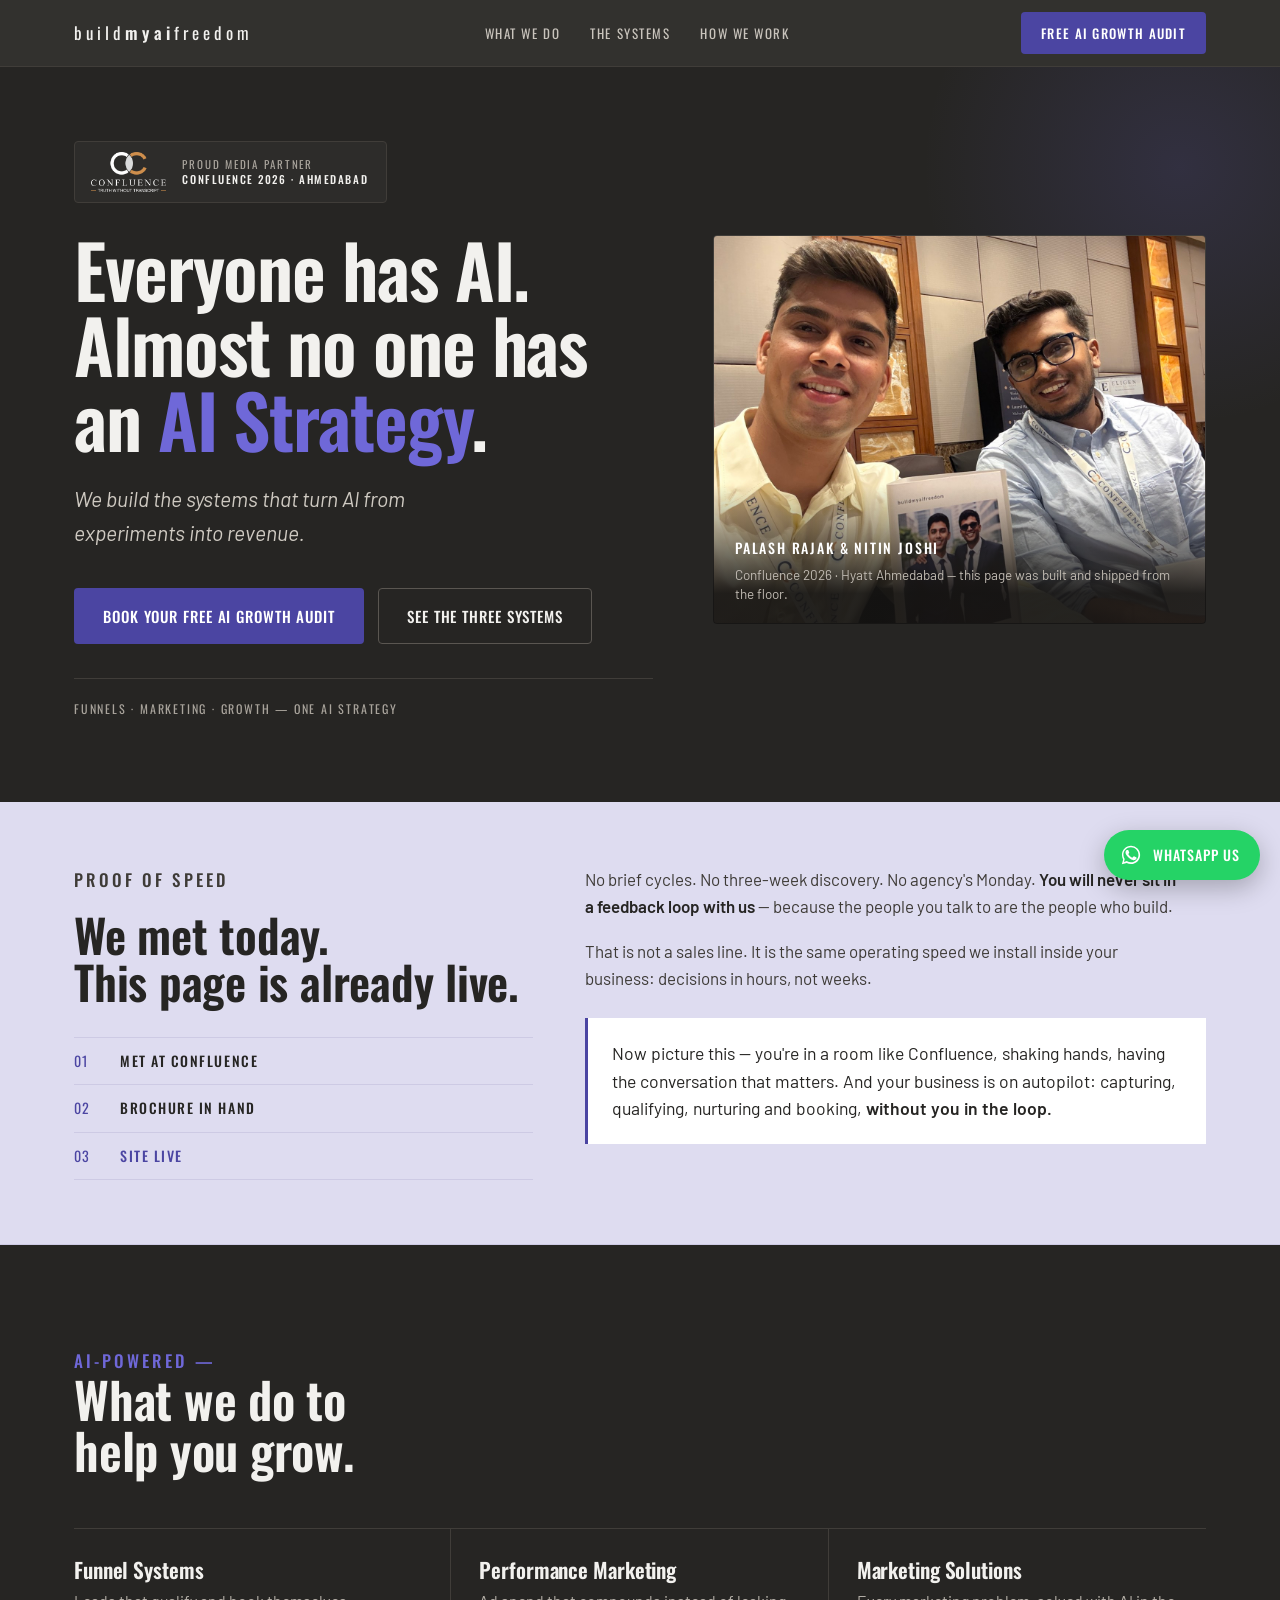
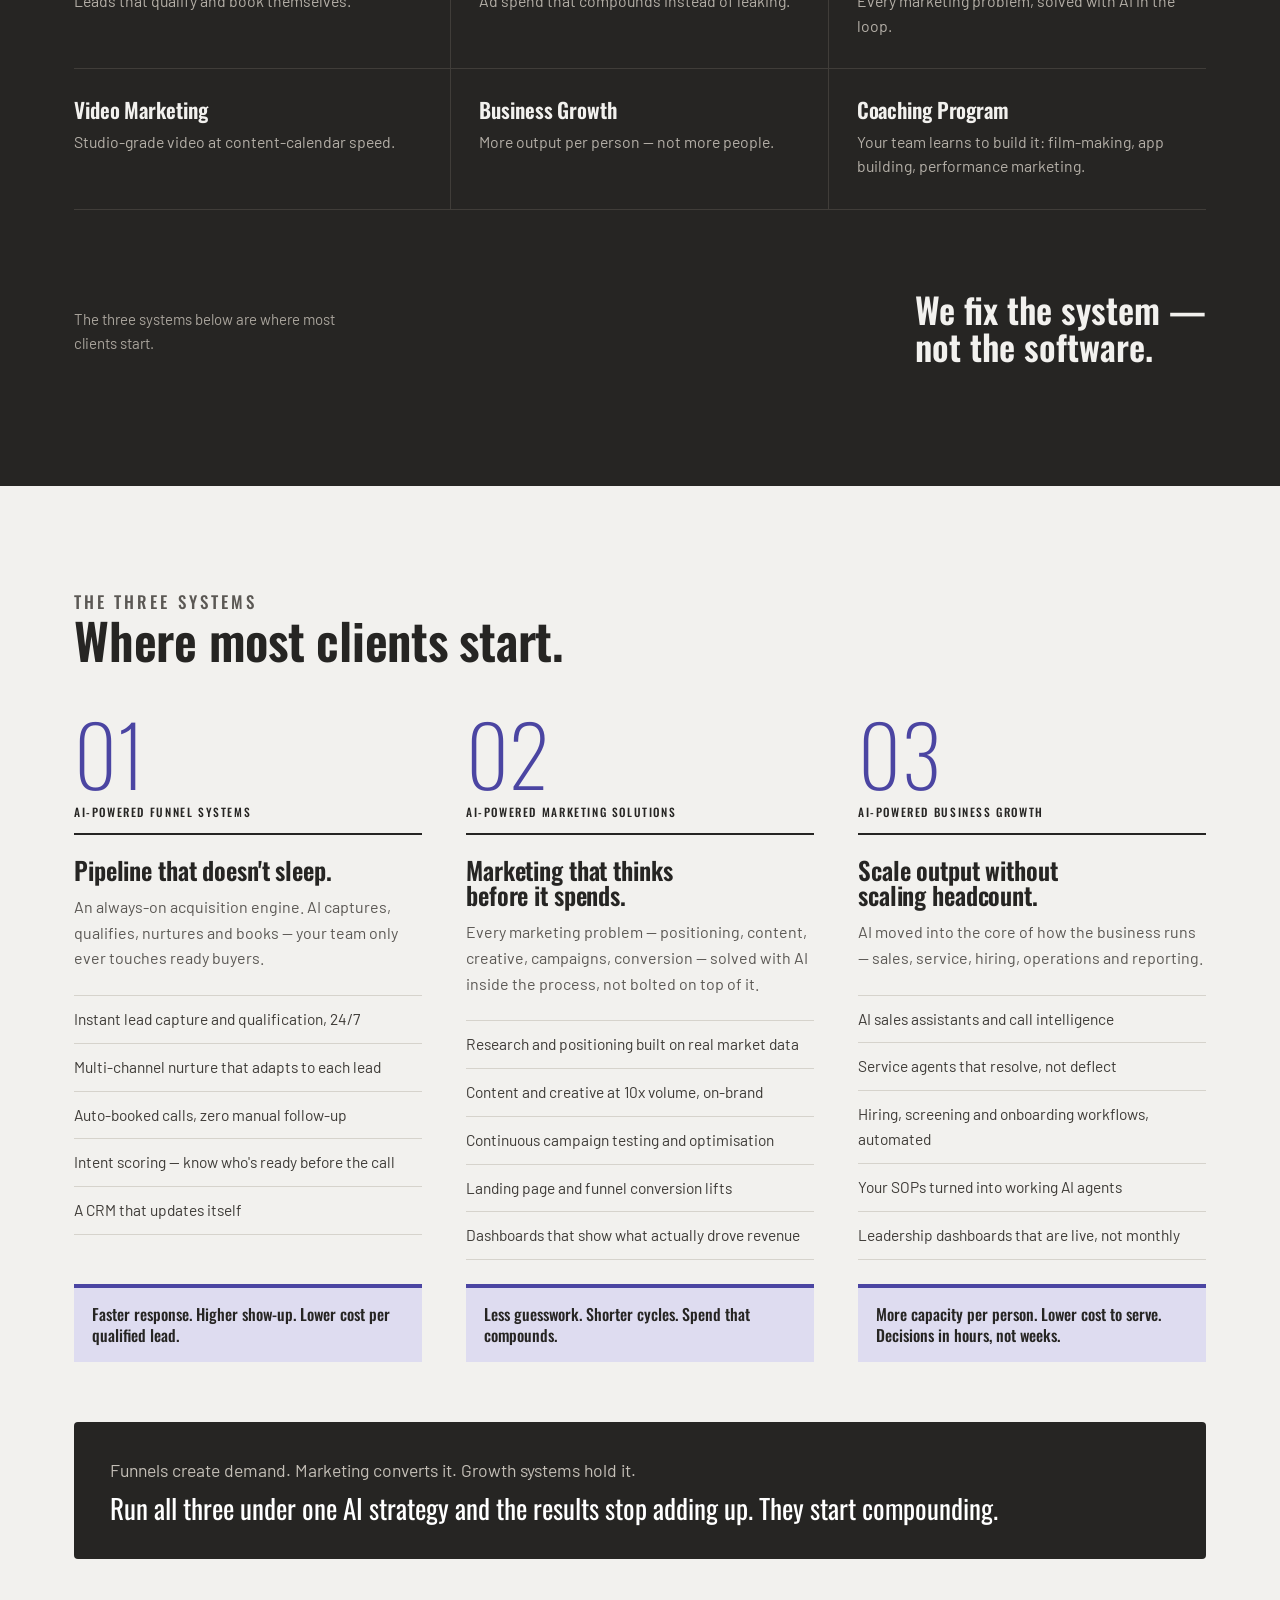
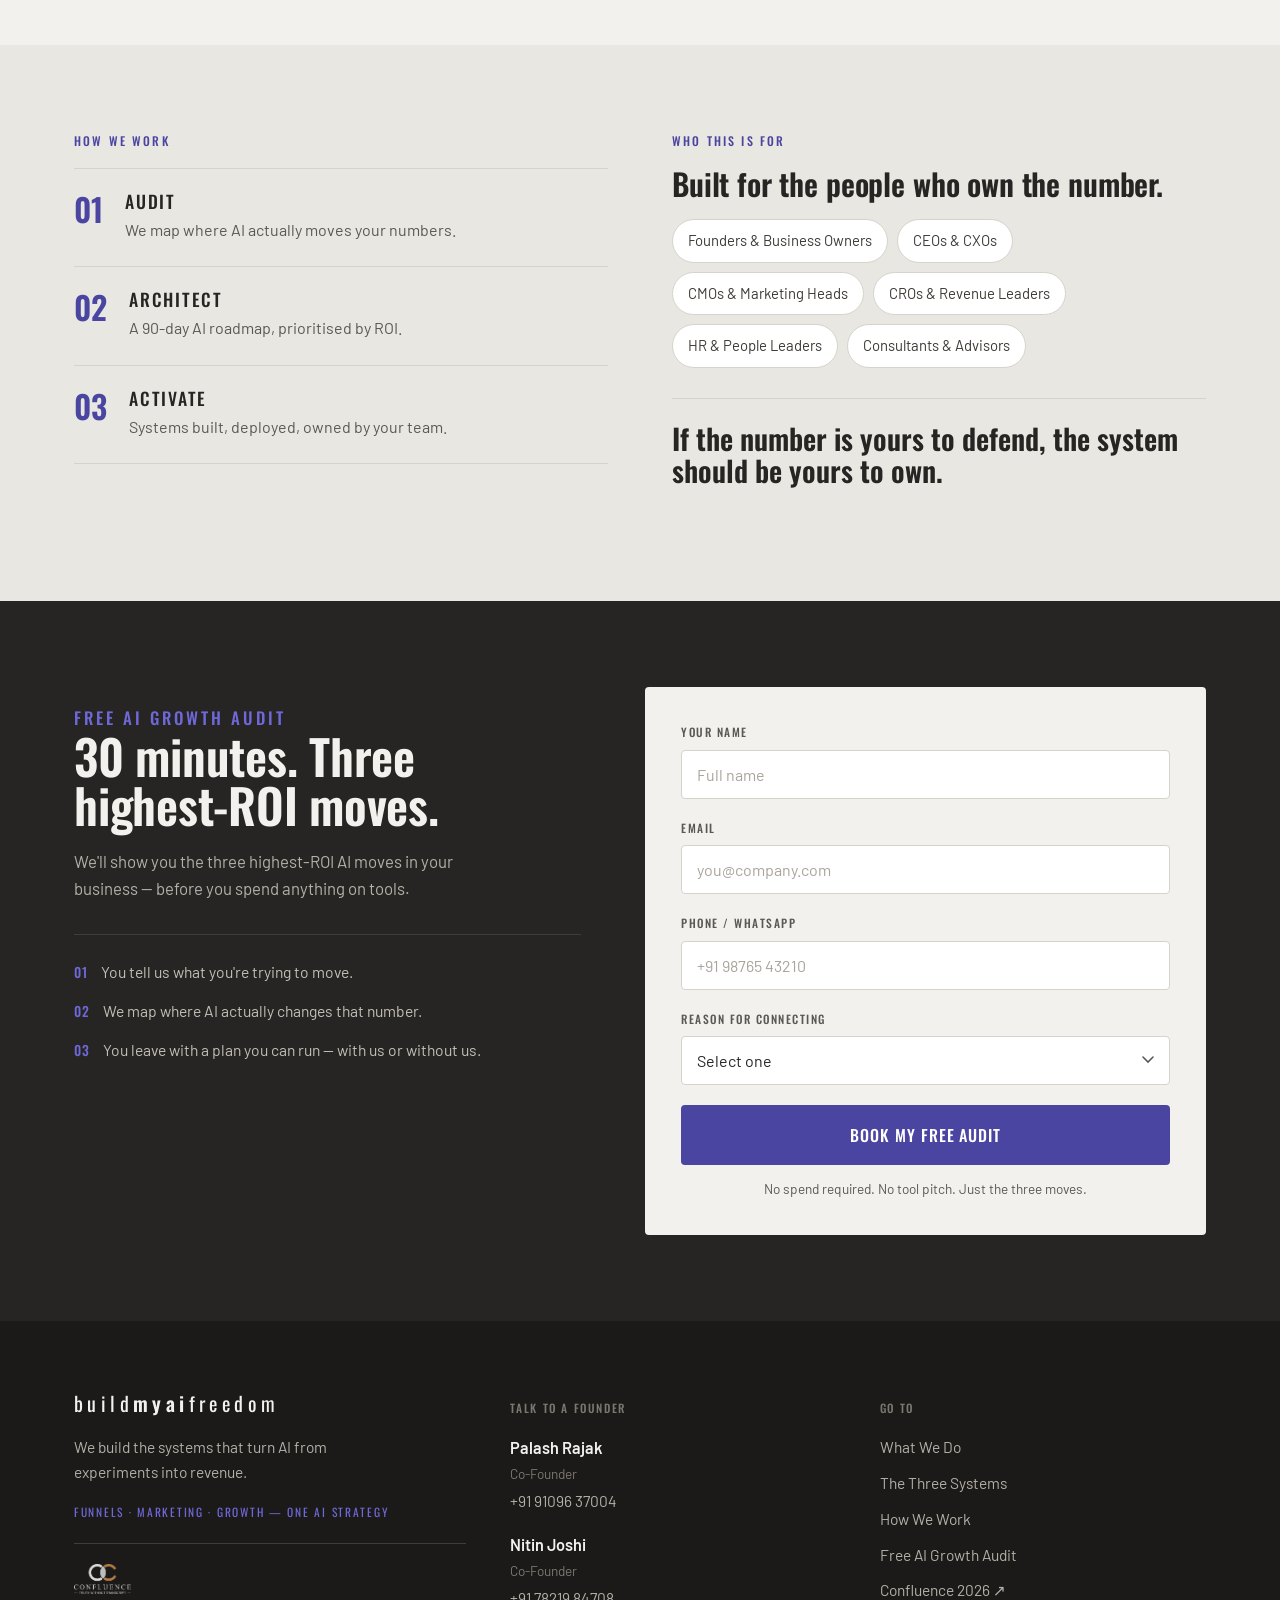
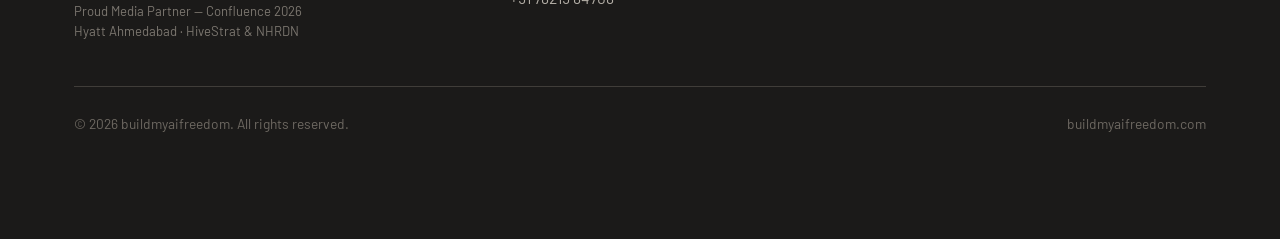
==== index.html @ 14b64517 "Bottom-align system outcome boxes, clear footer of WhatsApp button The three lavender outcome boxes " ====
<!DOCTYPE html>
<html lang="en">
<head>
<meta charset="utf-8">
<meta name="viewport" content="width=device-width, initial-scale=1">
<title>buildmyaifreedom — Everyone has AI. Almost no one has an AI Strategy.</title>
<meta name="description" content="We build the systems that turn AI from experiments into revenue. AI-powered funnels, marketing and growth systems for founders and CXOs. Proud media partner of Confluence 2026.">
<meta name="theme-color" content="#262523">

<meta property="og:type" content="website">
<meta property="og:title" content="Everyone has AI. Almost no one has an AI Strategy.">
<meta property="og:description" content="We build the systems that turn AI from experiments into revenue. Funnels · Marketing · Growth — one AI strategy.">
<meta property="og:url" content="https://buildmyaifreedom.com/">
<meta property="og:image" content="https://buildmyaifreedom.com/assets/founders-confluence.jpg">
<meta name="twitter:card" content="summary_large_image">

<link rel="icon" href="data:image/svg+xml,%3Csvg xmlns='http://www.w3.org/2000/svg' viewBox='0 0 64 64'%3E%3Crect width='64' height='64' rx='12' fill='%23262523'/%3E%3Ctext x='32' y='45' font-family='Helvetica,Arial' font-size='36' font-weight='700' fill='%236F68D8' text-anchor='middle'%3Ea%3C/text%3E%3C/svg%3E">

<link rel="preconnect" href="https://fonts.googleapis.com">
<link rel="preconnect" href="https://fonts.gstatic.com" crossorigin>
<link href="https://fonts.googleapis.com/css2?family=Oswald:wght@200;300;400;500;600;700&family=Barlow:ital,wght@0,400;0,500;0,600;1,400;1,500&display=swap" rel="stylesheet">

<style>
:root{
  --ink:#262523;
  --ink-soft:#33312E;
  --paper:#F2F1EE;
  --paper-2:#E9E7E2;
  --indigo:#4B45A2;
  --indigo-bright:#6F68D8;
  --lavender:#DEDCF0;
  --orange:#CE8B4E;
  --muted:#5B5854;
  --muted-dark:#A9A49C;
  --line:#D6D3CC;
  --line-dark:#403D39;
  --max:1180px;
  --r:4px;
}

*{box-sizing:border-box}
html{scroll-behavior:smooth;-webkit-text-size-adjust:100%}
body{
  margin:0;
  background:var(--paper);
  color:var(--ink);
  font-family:'Barlow',system-ui,-apple-system,'Segoe UI',sans-serif;
  font-size:17px;
  line-height:1.6;
  -webkit-font-smoothing:antialiased;
  overflow-x:hidden;
}
img{max-width:100%;display:block}
a{color:inherit}

h1,h2,h3,.display{
  font-family:'Oswald',Impact,sans-serif;
  font-weight:600;
  line-height:1.02;
  letter-spacing:-0.005em;
  margin:0;
  text-wrap:balance;
}

.wrap{max-width:var(--max);margin:0 auto;padding:0 24px}
.eyebrow{
  font-family:'Oswald',sans-serif;font-weight:500;
  font-size:12px;letter-spacing:.18em;text-transform:uppercase;
  color:var(--indigo);margin:0 0 18px;
}
.eyebrow.on-dark{color:var(--indigo-bright)}
.rule{height:1px;background:var(--line);border:0;margin:0}

/* ---------- buttons ---------- */
.btn{
  display:inline-flex;align-items:center;gap:10px;
  font-family:'Oswald',sans-serif;font-weight:500;
  font-size:15px;letter-spacing:.06em;text-transform:uppercase;
  padding:15px 28px;border-radius:var(--r);border:1px solid transparent;
  text-decoration:none;cursor:pointer;transition:transform .15s ease,background .2s ease,color .2s ease,border-color .2s ease;
  white-space:nowrap;
}
.btn:hover{transform:translateY(-2px)}
.btn-primary{background:var(--indigo);color:#fff}
.btn-primary:hover{background:#3E3990}
.btn-ghost{background:transparent;color:var(--ink);border-color:var(--ink)}
.btn-ghost:hover{background:var(--ink);color:var(--paper)}
.btn-ghost.on-dark{color:var(--paper);border-color:#5A5651}
.btn-ghost.on-dark:hover{background:var(--paper);color:var(--ink);border-color:var(--paper)}

/* ---------- header ---------- */
header{
  position:sticky;top:0;z-index:50;
  background:rgba(38,37,35,.94);
  backdrop-filter:saturate(140%) blur(10px);
  border-bottom:1px solid var(--line-dark);
}
.nav{display:flex;align-items:center;justify-content:space-between;gap:20px;height:66px}
.brand{
  font-family:'Oswald',sans-serif;font-weight:400;
  font-size:17px;letter-spacing:.24em;color:var(--paper);
  text-decoration:none;white-space:nowrap;
}
.brand b{font-weight:600}
.nav-links{display:flex;align-items:center;gap:30px}
.nav-links a{
  font-family:'Oswald',sans-serif;font-weight:400;font-size:13px;
  letter-spacing:.12em;text-transform:uppercase;color:#C9C4BC;
  text-decoration:none;transition:color .2s ease;
}
.nav-links a:hover{color:#fff}
.nav-cta{
  font-family:'Oswald',sans-serif;font-weight:500;font-size:13px;
  letter-spacing:.1em;text-transform:uppercase;
  background:var(--indigo);color:#fff;text-decoration:none;
  padding:11px 20px;border-radius:var(--r);transition:background .2s ease;
}
.nav-cta:hover{background:#5B54BE}
@media(max-width:860px){.nav-links{display:none}.nav{height:60px}.brand{font-size:14px;letter-spacing:.18em}}

/* ---------- hero ---------- */
.hero{background:var(--ink);color:var(--paper);padding:74px 0 84px;position:relative;overflow:hidden}
.hero::after{
  content:"";position:absolute;right:-180px;top:-180px;width:560px;height:560px;
  background:radial-gradient(circle,rgba(111,104,216,.16),transparent 65%);pointer-events:none;
}
.hero-grid{display:grid;grid-template-columns:1.08fr .92fr;gap:60px;align-items:center;position:relative;z-index:1}

.partner-lockup{
  display:inline-flex;align-items:center;gap:16px;
  border:1px solid var(--line-dark);border-radius:var(--r);
  padding:10px 18px 10px 16px;margin-bottom:28px;background:rgba(255,255,255,.03);
}
.partner-lockup img{height:40px;width:auto}
.partner-lockup span{
  font-family:'Oswald',sans-serif;font-weight:400;font-size:11px;
  letter-spacing:.16em;text-transform:uppercase;color:var(--muted-dark);line-height:1.4;
}
.partner-lockup span b{display:block;color:var(--paper);font-weight:500;letter-spacing:.14em}

.hero h1{font-size:clamp(2.7rem,6.1vw,4.6rem);font-weight:600;letter-spacing:-0.015em}
.hero h1 em{font-style:normal;color:var(--indigo-bright)}
.hero-sub{
  font-size:clamp(1.08rem,1.9vw,1.32rem);color:#CFCAC2;
  margin:26px 0 0;max-width:31ch;font-style:italic;font-weight:400;
}
.hero-cta{display:flex;flex-wrap:wrap;gap:14px;margin-top:38px}
.hero-tags{
  margin-top:34px;padding-top:20px;border-top:1px solid var(--line-dark);
  font-family:'Oswald',sans-serif;font-weight:400;font-size:12px;
  letter-spacing:.15em;text-transform:uppercase;color:var(--muted-dark);
}

.hero-photo{position:relative}
.hero-photo img{
  width:100%;aspect-ratio:4/3.15;object-fit:cover;object-position:center 32%;
  border-radius:var(--r);border:1px solid var(--line-dark);
}
.photo-caption{
  position:absolute;left:0;right:0;bottom:0;
  background:linear-gradient(to top,rgba(20,19,18,.93) 22%,transparent);
  padding:52px 22px 20px;border-radius:0 0 var(--r) var(--r);
}
.photo-caption b{
  display:block;font-family:'Oswald',sans-serif;font-weight:500;font-size:14px;
  letter-spacing:.13em;text-transform:uppercase;color:#fff;
}
.photo-caption small{display:block;font-size:13.5px;color:#BFB9B1;margin-top:5px;line-height:1.45}

@media(max-width:940px){
  .hero{padding:52px 0 60px}
  .hero-grid{grid-template-columns:1fr;gap:38px}
  .hero-sub{max-width:none}
  .hero-photo{order:-1}
}

/* ---------- speed band ---------- */
.speed{background:var(--lavender);color:var(--ink);padding:64px 0;border-bottom:1px solid #CDCAE4}
.speed-grid{display:grid;grid-template-columns:.85fr 1.15fr;gap:52px;align-items:start}
.speed h2{font-size:clamp(1.9rem,3.6vw,2.9rem)}
.speed p{margin:0 0 18px;font-size:1.06rem;color:#3E3B37;max-width:60ch}
.speed p:last-child{margin-bottom:0}
.speed strong{font-weight:600;color:var(--ink)}
.speed-imagine{
  margin-top:26px;padding:22px 24px;background:#fff;border-left:3px solid var(--indigo);
  font-size:1.1rem;line-height:1.55;color:var(--ink);
}
.stamp{list-style:none;margin:32px 0 0;padding:0;counter-reset:s}
.stamp li{
  counter-increment:s;position:relative;padding:12px 0 12px 46px;
  border-top:1px solid #CDCAE4;
  font-family:'Oswald',sans-serif;font-weight:500;font-size:14px;
  letter-spacing:.11em;text-transform:uppercase;color:var(--ink);
}
.stamp li:last-child{border-bottom:1px solid #CDCAE4}
.stamp li::before{
  content:"0" counter(s);position:absolute;left:0;top:12px;
  font-weight:400;color:var(--indigo);letter-spacing:.04em;
}
.stamp li:last-child{color:var(--indigo)}
@media(max-width:860px){.speed-grid{grid-template-columns:1fr;gap:26px}.speed{padding:48px 0}.stamp{margin-top:24px}}

/* ---------- sections ---------- */
section{padding:86px 0}
.sec-head{max-width:56ch;margin-bottom:52px}
.sec-head h2{font-size:clamp(2rem,4vw,3.1rem)}
.sec-head p{color:var(--muted);margin:16px 0 0;font-size:1.06rem}
@media(max-width:860px){section{padding:60px 0}.sec-head{margin-bottom:36px}}

/* what we do */
#services{background:var(--ink);color:var(--paper)}
#services .sec-head h2{color:var(--paper)}
.svc-grid{display:grid;grid-template-columns:repeat(3,1fr);gap:0;border-top:1px solid var(--line-dark)}
.svc{padding:30px 28px 30px 0;border-bottom:1px solid var(--line-dark);border-right:1px solid var(--line-dark)}
.svc:nth-child(3n){border-right:0;padding-right:0}
.svc:not(:nth-child(3n)){padding-right:28px}
.svc:nth-child(3n+2),.svc:nth-child(3n+3){padding-left:28px}
.svc h3{font-size:1.32rem;font-weight:600;color:var(--paper)}
.svc p{margin:9px 0 0;color:#B4AFA7;font-size:.99rem;line-height:1.55}
.svc-foot{
  margin-top:46px;display:flex;flex-wrap:wrap;align-items:baseline;
  justify-content:space-between;gap:20px;
}
.svc-foot .note{color:var(--muted-dark);font-size:.94rem;max-width:34ch}
.svc-foot .punch{font-family:'Oswald',sans-serif;font-weight:600;font-size:clamp(1.5rem,3vw,2.2rem);line-height:1.05;color:var(--paper)}
@media(max-width:860px){
  .svc-grid{grid-template-columns:1fr}
  .svc,.svc:nth-child(3n),.svc:not(:nth-child(3n)){padding:22px 0;border-right:0}
  .svc:nth-child(3n+2),.svc:nth-child(3n+3){padding-left:0}
}

/* three systems */
.sys-grid{display:grid;grid-template-columns:repeat(3,1fr);gap:44px;align-items:stretch}
.sys{display:flex;flex-direction:column}
.sys-num{font-family:'Oswald',sans-serif;font-weight:200;font-size:5.2rem;line-height:.85;color:var(--indigo);margin-bottom:14px}
.sys-kicker{
  font-family:'Oswald',sans-serif;font-weight:500;font-size:11.5px;
  letter-spacing:.14em;text-transform:uppercase;color:var(--ink);
  padding-bottom:12px;border-bottom:2px solid var(--ink);display:block;
}
.sys h3{font-size:1.55rem;margin:22px 0 12px}
.sys>p{color:var(--muted);margin:0 0 24px;font-size:1rem}
.sys ul{list-style:none;margin:0 0 24px;padding:0}
.sys li{padding:11px 0;border-bottom:1px solid var(--line);font-size:.97rem;color:#3E3B37}
.sys li:first-child{border-top:1px solid var(--line)}
.sys-out{
  margin-top:auto;
  background:var(--lavender);border-top:4px solid var(--indigo);
  padding:16px 18px;font-family:'Oswald',sans-serif;font-weight:500;
  font-size:1rem;line-height:1.3;color:var(--ink);
}
.sys-close{
  margin-top:60px;background:var(--ink);color:var(--paper);
  padding:34px 36px;border-radius:var(--r);
}
.sys-close p{margin:0;font-size:1.1rem;color:#C4BFB7}
.sys-close strong{
  display:block;margin-top:8px;color:#fff;font-weight:400;
  font-family:'Oswald',sans-serif;font-size:clamp(1.2rem,2.4vw,1.7rem);line-height:1.2;
}
@media(max-width:940px){.sys-grid{grid-template-columns:1fr;gap:48px}.sys-close{padding:26px 24px}}

/* how we work + audience */
#how{background:var(--paper-2)}
.how-grid{display:grid;grid-template-columns:1fr 1fr;gap:64px;align-items:start}
.step{display:grid;grid-template-columns:auto 1fr;gap:22px;padding:24px 0;border-bottom:1px solid var(--line)}
.step:first-of-type{border-top:1px solid var(--line)}
.step-n{font-family:'Oswald',sans-serif;font-weight:600;font-size:2rem;line-height:1;color:var(--indigo)}
.step h3{font-family:'Oswald',sans-serif;font-weight:500;font-size:1.1rem;letter-spacing:.1em;text-transform:uppercase}
.step p{margin:6px 0 0;color:var(--muted);font-size:1rem}
.aud h3{font-size:1.9rem;margin-bottom:20px}
.aud ul{list-style:none;margin:0;padding:0;display:flex;flex-wrap:wrap;gap:9px}
.aud li{
  border:1px solid var(--line);background:#fff;padding:9px 15px;border-radius:99px;
  font-size:.93rem;color:#3E3B37;
}
.aud-note{
  margin-top:30px;padding-top:24px;border-top:1px solid var(--line);
  font-family:'Oswald',sans-serif;font-weight:600;font-size:clamp(1.3rem,2.6vw,1.8rem);
  line-height:1.1;color:var(--ink);
}
@media(max-width:940px){.how-grid{grid-template-columns:1fr;gap:48px}}

/* ---------- form ---------- */
#connect{background:var(--ink);color:var(--paper)}
.form-grid{display:grid;grid-template-columns:.95fr 1.05fr;gap:64px;align-items:start}
.form-copy h2{font-size:clamp(2rem,4vw,3rem);color:var(--paper)}
.form-copy p{color:#B4AFA7;font-size:1.05rem;margin:18px 0 0;max-width:44ch}
.form-copy .mini{
  margin-top:32px;padding-top:24px;border-top:1px solid var(--line-dark);
  display:grid;gap:14px;
}
.form-copy .mini div{display:flex;gap:12px;align-items:baseline;font-size:.98rem;color:#C4BFB7}
.form-copy .mini b{color:var(--indigo-bright);font-family:'Oswald',sans-serif;font-weight:500;font-size:.85rem;letter-spacing:.1em}

.card{background:var(--paper);color:var(--ink);border-radius:var(--r);padding:36px}
.field{margin-bottom:20px}
.field label{
  display:block;font-family:'Oswald',sans-serif;font-weight:500;font-size:11.5px;
  letter-spacing:.13em;text-transform:uppercase;color:var(--muted);margin-bottom:8px;
}
.field input,.field select{
  width:100%;font-family:'Barlow',sans-serif;font-size:16px;color:var(--ink);
  background:#fff;border:1px solid var(--line);border-radius:var(--r);
  padding:14px 15px;transition:border-color .18s ease,box-shadow .18s ease;
}
.field select{appearance:none;background-image:url("data:image/svg+xml,%3Csvg xmlns='http://www.w3.org/2000/svg' width='12' height='8' viewBox='0 0 12 8'%3E%3Cpath d='M1 1l5 5 5-5' stroke='%235B5854' stroke-width='1.6' fill='none' stroke-linecap='round'/%3E%3C/svg%3E");background-repeat:no-repeat;background-position:right 15px center;padding-right:40px}
.field input:focus,.field select:focus{
  outline:none;border-color:var(--indigo);box-shadow:0 0 0 3px rgba(75,69,162,.13);
}
.field input::placeholder{color:#A9A49C}
.field.err input,.field.err select{border-color:#C0392B}
.err-msg{display:none;color:#C0392B;font-size:.86rem;margin-top:6px}
.field.err .err-msg{display:block}
.hp{position:absolute;left:-9999px;opacity:0;height:0;width:0}
.card .btn{width:100%;justify-content:center;font-size:16px;padding:17px 28px}
.card .fineprint{margin:14px 0 0;font-size:.85rem;color:var(--muted);text-align:center;line-height:1.5}

.success{display:none;text-align:center;padding:16px 4px}
.success.on{display:block}
.form-live.off{display:none}
.success .tick{
  width:56px;height:56px;border-radius:50%;background:var(--lavender);
  display:flex;align-items:center;justify-content:center;margin:0 auto 20px;
  font-size:26px;color:var(--indigo);
}
.success h3{font-size:1.7rem;margin-bottom:10px}
.success p{color:var(--muted);margin:0 auto 26px;max-width:38ch}

@media(max-width:940px){.form-grid{grid-template-columns:1fr;gap:40px}.card{padding:26px}}

/* ---------- footer ---------- */
/* extra bottom padding keeps the last line clear of the fixed WhatsApp button */
footer{background:#1B1A19;color:#B4AFA7;padding:66px 0 104px;font-size:.97rem}
.f-top{display:grid;grid-template-columns:1.2fr 1fr 1fr;gap:44px;padding-bottom:44px;border-bottom:1px solid var(--line-dark)}
.f-brand{
  font-family:'Oswald',sans-serif;font-weight:400;font-size:20px;
  letter-spacing:.22em;color:var(--paper);margin-bottom:16px;
}
.f-brand b{font-weight:600}
.f-tag{
  font-family:'Oswald',sans-serif;font-size:11.5px;letter-spacing:.15em;
  text-transform:uppercase;color:var(--indigo-bright);margin-top:18px;
}
.f-h{
  font-family:'Oswald',sans-serif;font-weight:500;font-size:11.5px;
  letter-spacing:.14em;text-transform:uppercase;color:#7C7770;margin-bottom:18px;
}
.founder{margin-bottom:18px}
.founder b{display:block;color:var(--paper);font-weight:600;font-size:1.02rem}
.founder span{display:block;font-size:.85rem;color:#7C7770;margin:2px 0 4px}
.founder a{color:#B4AFA7;text-decoration:none;transition:color .2s ease}
.founder a:hover{color:var(--indigo-bright)}
.f-link{display:block;color:#B4AFA7;text-decoration:none;margin-bottom:11px;transition:color .2s ease}
.f-link:hover{color:#fff}
.f-partner{margin-top:22px;padding-top:20px;border-top:1px solid var(--line-dark)}
.f-partner img{height:30px;width:auto;opacity:.85;margin-bottom:8px}
.f-partner small{display:block;font-size:.82rem;color:#7C7770;line-height:1.5}
.f-bot{
  padding-top:26px;display:flex;flex-wrap:wrap;gap:12px;
  justify-content:space-between;font-size:.86rem;color:#6E6962;
}
@media(max-width:860px){.f-top{grid-template-columns:1fr;gap:34px}footer{padding:48px 0 96px}}

/* ---------- whatsapp fab ---------- */
.fab{
  position:fixed;right:20px;bottom:20px;z-index:60;
  display:flex;align-items:center;gap:11px;
  background:#25D366;color:#fff;text-decoration:none;
  padding:14px 20px 14px 16px;border-radius:99px;
  box-shadow:0 8px 26px rgba(0,0,0,.26);
  font-family:'Oswald',sans-serif;font-weight:500;font-size:14px;
  letter-spacing:.07em;text-transform:uppercase;
  transition:transform .18s ease,box-shadow .18s ease;
}
.fab:hover{transform:translateY(-3px);box-shadow:0 12px 30px rgba(0,0,0,.32)}
.fab svg{width:22px;height:22px;flex:none;fill:#fff}
@media(max-width:600px){
  .fab{padding:14px;right:16px;bottom:16px}
  .fab .fab-txt{display:none}
}

@media(prefers-reduced-motion:reduce){*{animation:none!important;transition:none!important}}
</style>
</head>
<body>

<header>
  <div class="wrap nav">
    <a href="#top" class="brand">build<b>myai</b>freedom</a>
    <nav class="nav-links">
      <a href="#services">What We Do</a>
      <a href="#systems">The Systems</a>
      <a href="#how">How We Work</a>
    </nav>
    <a href="#connect" class="nav-cta">Free AI Growth Audit</a>
  </div>
</header>

<main id="top">

  <!-- ================= HERO ================= -->
  <section class="hero">
    <div class="wrap hero-grid">
      <div>
        <div class="partner-lockup">
          <img src="assets/confluence-logo.png" alt="Confluence 2026">
          <span>Proud Media Partner<b>Confluence 2026 · Ahmedabad</b></span>
        </div>

        <h1>Everyone has AI.<br>Almost no one has an <em>AI Strategy</em>.</h1>

        <p class="hero-sub">We build the systems that turn AI from experiments into revenue.</p>

        <div class="hero-cta">
          <a href="#connect" class="btn btn-primary">Book Your Free AI Growth Audit</a>
          <a href="#systems" class="btn btn-ghost on-dark">See The Three Systems</a>
        </div>

        <div class="hero-tags">Funnels · Marketing · Growth — One AI Strategy</div>
      </div>

      <figure class="hero-photo" style="margin:0">
        <img src="assets/founders-confluence.jpg" alt="Palash Rajak and Nitin Joshi at Confluence 2026, Hyatt Ahmedabad, holding the buildmyaifreedom brochure">
        <figcaption class="photo-caption">
          <b>Palash Rajak &amp; Nitin Joshi</b>
          <small>Confluence 2026 · Hyatt Ahmedabad — this page was built and shipped from the floor.</small>
        </figcaption>
      </figure>
    </div>
  </section>

  <!-- ================= SPEED / AUTOPILOT ================= -->
  <section class="speed">
    <div class="wrap speed-grid">
      <div>
        <p class="eyebrow">Proof of speed</p>
        <h2>We met today.<br>This page is already live.</h2>
        <ol class="stamp">
          <li>Met at Confluence</li>
          <li>Brochure in hand</li>
          <li>Site live</li>
        </ol>
      </div>
      <div>
        <p>No brief cycles. No three-week discovery. No agency's Monday. <strong>You will never sit in a feedback loop with us</strong> — because the people you talk to are the people who build.</p>
        <p>That is not a sales line. It is the same operating speed we install inside your business: decisions in hours, not weeks.</p>
        <div class="speed-imagine">
          Now picture this — you're in a room like Confluence, shaking hands, having the conversation that matters. And your business is on autopilot: capturing, qualifying, nurturing and booking, <strong>without you in the loop.</strong>
        </div>
      </div>
    </div>
  </section>

  <!-- ================= WHAT WE DO ================= -->
  <section id="services">
    <div class="wrap">
      <div class="sec-head">
        <p class="eyebrow on-dark">AI-Powered —</p>
        <h2>What we do to help you grow.</h2>
      </div>

      <div class="svc-grid">
        <div class="svc">
          <h3>Funnel Systems</h3>
          <p>Leads that qualify and book themselves.</p>
        </div>
        <div class="svc">
          <h3>Performance Marketing</h3>
          <p>Ad spend that compounds instead of leaking.</p>
        </div>
        <div class="svc">
          <h3>Marketing Solutions</h3>
          <p>Every marketing problem, solved with AI in the loop.</p>
        </div>
        <div class="svc">
          <h3>Video Marketing</h3>
          <p>Studio-grade video at content-calendar speed.</p>
        </div>
        <div class="svc">
          <h3>Business Growth</h3>
          <p>More output per person — not more people.</p>
        </div>
        <div class="svc">
          <h3>Coaching Program</h3>
          <p>Your team learns to build it: film-making, app building, performance marketing.</p>
        </div>
      </div>

      <div class="svc-foot">
        <p class="note">The three systems below are where most clients start.</p>
        <p class="punch">We fix the system —<br>not the software.</p>
      </div>
    </div>
  </section>

  <!-- ================= THREE SYSTEMS ================= -->
  <section id="systems">
    <div class="wrap">
      <div class="sec-head">
        <p class="eyebrow">The three systems</p>
        <h2>Where most clients start.</h2>
      </div>

      <div class="sys-grid">
        <div class="sys">
          <div class="sys-num">01</div>
          <span class="sys-kicker">AI-Powered Funnel Systems</span>
          <h3>Pipeline that doesn't sleep.</h3>
          <p>An always-on acquisition engine. AI captures, qualifies, nurtures and books — your team only ever touches ready buyers.</p>
          <ul>
            <li>Instant lead capture and qualification, 24/7</li>
            <li>Multi-channel nurture that adapts to each lead</li>
            <li>Auto-booked calls, zero manual follow-up</li>
            <li>Intent scoring — know who's ready before the call</li>
            <li>A CRM that updates itself</li>
          </ul>
          <div class="sys-out">Faster response. Higher show-up. Lower cost per qualified lead.</div>
        </div>

        <div class="sys">
          <div class="sys-num">02</div>
          <span class="sys-kicker">AI-Powered Marketing Solutions</span>
          <h3>Marketing that thinks before it spends.</h3>
          <p>Every marketing problem — positioning, content, creative, campaigns, conversion — solved with AI inside the process, not bolted on top of it.</p>
          <ul>
            <li>Research and positioning built on real market data</li>
            <li>Content and creative at 10x volume, on-brand</li>
            <li>Continuous campaign testing and optimisation</li>
            <li>Landing page and funnel conversion lifts</li>
            <li>Dashboards that show what actually drove revenue</li>
          </ul>
          <div class="sys-out">Less guesswork. Shorter cycles. Spend that compounds.</div>
        </div>

        <div class="sys">
          <div class="sys-num">03</div>
          <span class="sys-kicker">AI-Powered Business Growth</span>
          <h3>Scale output without scaling headcount.</h3>
          <p>AI moved into the core of how the business runs — sales, service, hiring, operations and reporting.</p>
          <ul>
            <li>AI sales assistants and call intelligence</li>
            <li>Service agents that resolve, not deflect</li>
            <li>Hiring, screening and onboarding workflows, automated</li>
            <li>Your SOPs turned into working AI agents</li>
            <li>Leadership dashboards that are live, not monthly</li>
          </ul>
          <div class="sys-out">More capacity per person. Lower cost to serve. Decisions in hours, not weeks.</div>
        </div>
      </div>

      <div class="sys-close">
        <p>Funnels create demand. Marketing converts it. Growth systems hold it.</p>
        <strong>Run all three under one AI strategy and the results stop adding up. They start compounding.</strong>
      </div>
    </div>
  </section>

  <!-- ================= HOW WE WORK + AUDIENCE ================= -->
  <section id="how">
    <div class="wrap how-grid">
      <div>
        <p class="eyebrow">How we work</p>
        <div class="step">
          <div class="step-n">01</div>
          <div>
            <h3>Audit</h3>
            <p>We map where AI actually moves your numbers.</p>
          </div>
        </div>
        <div class="step">
          <div class="step-n">02</div>
          <div>
            <h3>Architect</h3>
            <p>A 90-day AI roadmap, prioritised by ROI.</p>
          </div>
        </div>
        <div class="step">
          <div class="step-n">03</div>
          <div>
            <h3>Activate</h3>
            <p>Systems built, deployed, owned by your team.</p>
          </div>
        </div>
      </div>

      <div class="aud">
        <p class="eyebrow">Who this is for</p>
        <h3>Built for the people who own the number.</h3>
        <ul>
          <li>Founders &amp; Business Owners</li>
          <li>CEOs &amp; CXOs</li>
          <li>CMOs &amp; Marketing Heads</li>
          <li>CROs &amp; Revenue Leaders</li>
          <li>HR &amp; People Leaders</li>
          <li>Consultants &amp; Advisors</li>
        </ul>
        <p class="aud-note">If the number is yours to defend, the system should be yours to own.</p>
      </div>
    </div>
  </section>

  <!-- ================= FORM ================= -->
  <section id="connect">
    <div class="wrap form-grid">
      <div class="form-copy">
        <p class="eyebrow on-dark">Free AI Growth Audit</p>
        <h2>30 minutes. Three highest-ROI moves.</h2>
        <p>We'll show you the three highest-ROI AI moves in your business — before you spend anything on tools.</p>
        <div class="mini">
          <div><b>01</b><span>You tell us what you're trying to move.</span></div>
          <div><b>02</b><span>We map where AI actually changes that number.</span></div>
          <div><b>03</b><span>You leave with a plan you can run — with us or without us.</span></div>
        </div>
      </div>

      <div class="card">
        <form id="lead-form" class="form-live" novalidate>
          <div class="field">
            <label for="name">Your Name</label>
            <input type="text" id="name" name="name" autocomplete="name" placeholder="Full name" required>
            <div class="err-msg">Please enter your name.</div>
          </div>

          <div class="field">
            <label for="email">Email</label>
            <input type="email" id="email" name="email" autocomplete="email" placeholder="you@company.com" required>
            <div class="err-msg">Please enter a valid email address.</div>
          </div>

          <div class="field">
            <label for="phone">Phone / WhatsApp</label>
            <input type="tel" id="phone" name="phone" autocomplete="tel" placeholder="+91 98765 43210" required>
            <div class="err-msg">Please enter a valid phone number.</div>
          </div>

          <div class="field">
            <label for="reason">Reason For Connecting</label>
            <select id="reason" name="reason" required>
              <option value="" selected disabled>Select one</option>
              <option>AI-Powered Funnel Systems</option>
              <option>AI-Powered Marketing Solutions</option>
              <option>AI-Powered Business Growth</option>
              <option>Performance Marketing</option>
              <option>Video Marketing</option>
              <option>Coaching Program For My Team</option>
              <option>Media / Partnership</option>
              <option>Met you at Confluence 2026</option>
              <option>Just exploring</option>
            </select>
            <div class="err-msg">Please choose a reason.</div>
          </div>

          <input class="hp" type="text" name="company_website" tabindex="-1" autocomplete="off" aria-hidden="true">

          <button type="submit" class="btn btn-primary" id="submit-btn">Book My Free Audit</button>
          <p class="fineprint">No spend required. No tool pitch. Just the three moves.</p>
        </form>

        <div class="success" id="success">
          <div class="tick">&#10003;</div>
          <h3>You're in.</h3>
          <p>We've got your details. One of us — Palash or Nitin — will reach out shortly to lock your 30-minute slot.</p>
          <a href="#" class="btn btn-primary" id="success-wa">Continue On WhatsApp</a>
        </div>
      </div>
    </div>
  </section>

</main>

<!-- ================= FOOTER ================= -->
<footer>
  <div class="wrap">
    <div class="f-top">
      <div>
        <div class="f-brand">build<b>myai</b>freedom</div>
        <p style="margin:0;max-width:34ch">We build the systems that turn AI from experiments into revenue.</p>
        <p class="f-tag">Funnels · Marketing · Growth — One AI Strategy</p>
        <div class="f-partner">
          <img src="assets/confluence-logo.png" alt="Confluence 2026">
          <small>Proud Media Partner — Confluence 2026<br>Hyatt Ahmedabad · HiveStrat &amp; NHRDN</small>
        </div>
      </div>

      <div>
        <p class="f-h">Talk to a founder</p>
        <div class="founder">
          <b>Palash Rajak</b>
          <span>Co-Founder</span>
          <a href="tel:+919109637004">+91 91096 37004</a>
        </div>
        <div class="founder">
          <b>Nitin Joshi</b>
          <span>Co-Founder</span>
          <a href="tel:+917821984708">+91 78219 84708</a>
        </div>
      </div>

      <div>
        <p class="f-h">Go to</p>
        <a class="f-link" href="#services">What We Do</a>
        <a class="f-link" href="#systems">The Three Systems</a>
        <a class="f-link" href="#how">How We Work</a>
        <a class="f-link" href="#connect">Free AI Growth Audit</a>
        <a class="f-link" href="https://confluence.hivestrat.in/" target="_blank" rel="noopener">Confluence 2026 &#8599;</a>
      </div>
    </div>

    <div class="f-bot">
      <span>&copy; <span id="yr">2026</span> buildmyaifreedom. All rights reserved.</span>
      <span>buildmyaifreedom.com</span>
    </div>
  </div>
</footer>

<a href="#" class="fab" id="wa-fab" target="_blank" rel="noopener" aria-label="Chat with us on WhatsApp">
  <svg viewBox="0 0 24 24" aria-hidden="true"><path d="M17.47 14.38c-.3-.15-1.76-.87-2.03-.97-.27-.1-.47-.15-.67.15-.2.3-.77.97-.94 1.17-.17.2-.35.22-.65.07-.3-.15-1.25-.46-2.38-1.47-.88-.78-1.48-1.75-1.65-2.05-.17-.3-.02-.46.13-.61.13-.13.3-.35.45-.52.15-.17.2-.3.3-.5.1-.2.05-.37-.02-.52-.08-.15-.67-1.61-.92-2.21-.24-.58-.49-.5-.67-.51h-.57c-.2 0-.52.07-.79.37-.27.3-1.04 1.02-1.04 2.48 0 1.46 1.06 2.87 1.21 3.07.15.2 2.09 3.2 5.07 4.49.71.3 1.26.49 1.69.63.71.22 1.36.19 1.87.12.57-.09 1.76-.72 2.01-1.41.25-.7.25-1.29.17-1.42-.07-.13-.27-.2-.57-.35zM12.04 2C6.58 2 2.13 6.45 2.13 11.91c0 1.75.46 3.45 1.32 4.95L2 22l5.28-1.38c1.45.79 3.08 1.21 4.76 1.21h.01c5.46 0 9.91-4.45 9.91-9.91 0-2.65-1.03-5.14-2.9-7.01A9.84 9.84 0 0 0 12.04 2zm0 18.02h-.01c-1.5 0-2.97-.4-4.25-1.16l-.3-.18-3.15.82.84-3.07-.2-.32a8.2 8.2 0 0 1-1.26-4.39c0-4.54 3.7-8.24 8.24-8.24 2.2 0 4.27.86 5.83 2.42a8.19 8.19 0 0 1 2.41 5.83c0 4.54-3.7 8.24-8.24 8.24z"/></svg>
  <span class="fab-txt">WhatsApp Us</span>
</a>

<script>
/* ============================================================
   CONFIG — the only block you ever need to edit.
   FORM_ENDPOINT: paste your Google Apps Script /exec URL here.
   Leave it empty and the form still works — it hands the lead
   straight to WhatsApp so nothing is ever lost.
   ============================================================ */
var CONFIG = {
  WHATSAPP_NUMBER : '917821984708',                 // digits only, with country code
  WHATSAPP_MESSAGE: 'Hi Ai Powered tech partners,', // floating-button prefill
  FORM_ENDPOINT   : ''                              // e.g. https://script.google.com/macros/s/AKfy.../exec
};

(function () {
  'use strict';

  var waLink = function (msg) {
    return 'https://wa.me/' + CONFIG.WHATSAPP_NUMBER + '?text=' + encodeURIComponent(msg);
  };

  /* floating button */
  document.getElementById('wa-fab').href = waLink(CONFIG.WHATSAPP_MESSAGE);

  /* year */
  document.getElementById('yr').textContent = new Date().getFullYear();

  var form    = document.getElementById('lead-form');
  var success = document.getElementById('success');
  var btn     = document.getElementById('submit-btn');

  var setErr = function (el, bad) {
    el.closest('.field').classList.toggle('err', bad);
    return !bad;
  };

  var validate = function (d) {
    var ok = true;
    ok = setErr(form.name,   d.name.length < 2)            && ok;
    ok = setErr(form.email,  !/^\S+@\S+\.\S{2,}$/.test(d.email)) && ok;
    ok = setErr(form.phone,  d.phone.replace(/\D/g, '').length < 8) && ok;
    ok = setErr(form.reason, !d.reason)                    && ok;
    return ok;
  };

  form.addEventListener('submit', function (e) {
    e.preventDefault();

    if (form.company_website.value) { return; } // honeypot

    var data = {
      name   : form.name.value.trim(),
      email  : form.email.value.trim(),
      phone  : form.phone.value.trim(),
      reason : form.reason.value,
      source : 'buildmyaifreedom.com',
      page   : location.href,
      ref    : document.referrer || 'direct',
      ts     : new Date().toISOString()
    };

    if (!validate(data)) { return; }

    btn.disabled = true;
    btn.textContent = 'Sending…';

    var summary =
      'Hi Ai Powered tech partners, I just requested the free AI Growth Audit.\n\n' +
      'Name: '   + data.name   + '\n' +
      'Email: '  + data.email  + '\n' +
      'Phone: '  + data.phone  + '\n' +
      'Reason: ' + data.reason;

    var finish = function () {
      document.getElementById('success-wa').href = waLink(summary);
      form.classList.add('off');
      success.classList.add('on');
      success.scrollIntoView({ behavior: 'smooth', block: 'center' });
    };

    if (CONFIG.FORM_ENDPOINT) {
      var body = new URLSearchParams(data).toString();
      fetch(CONFIG.FORM_ENDPOINT, {
        method  : 'POST',
        mode    : 'no-cors',
        headers : { 'Content-Type': 'application/x-www-form-urlencoded;charset=UTF-8' },
        body    : body
      }).then(finish).catch(finish);
    } else {
      /* No endpoint wired yet — hand the lead to WhatsApp so it is never lost. */
      finish();
      window.open(waLink(summary), '_blank');
    }
  });

  /* clear the error state as soon as the user fixes a field */
  ['name', 'email', 'phone', 'reason'].forEach(function (n) {
    form[n].addEventListener('input',  function () { this.closest('.field').classList.remove('err'); });
    form[n].addEventListener('change', function () { this.closest('.field').classList.remove('err'); });
  });
})();
</script>

</body>
</html>
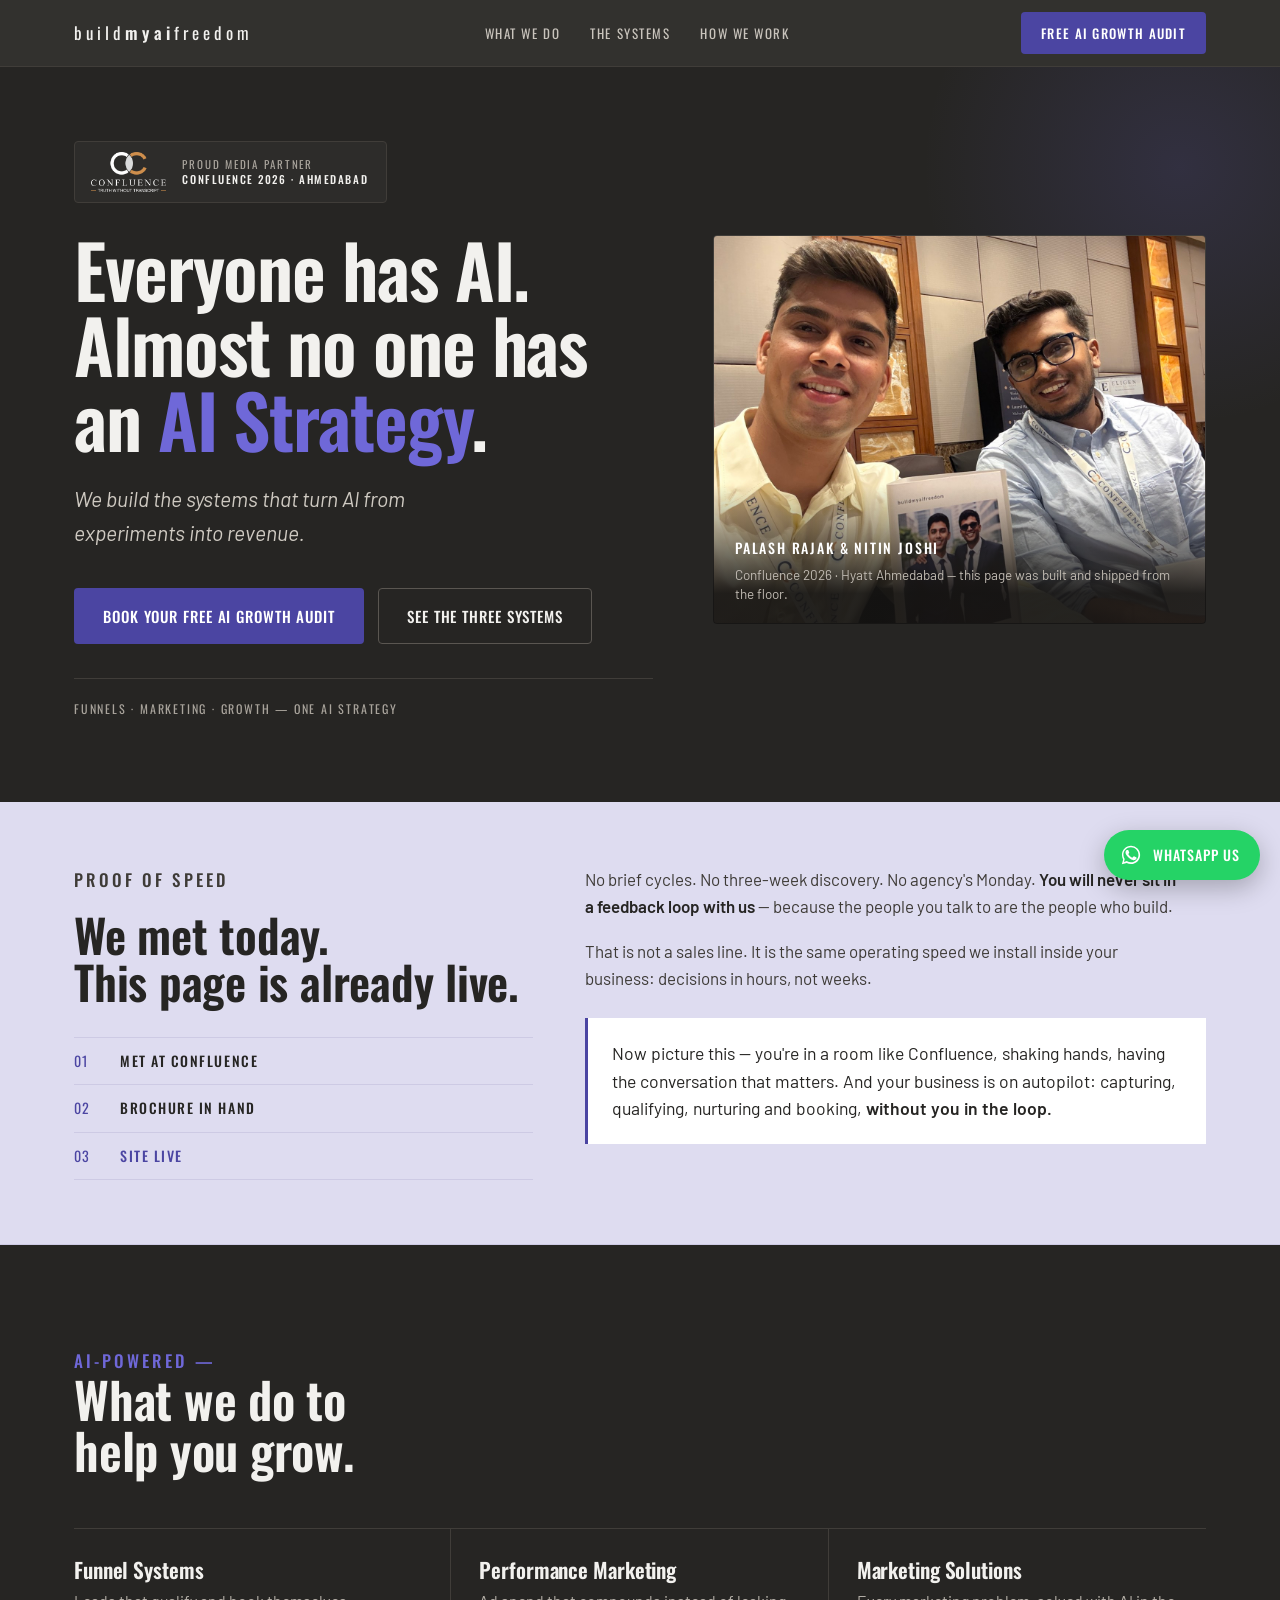
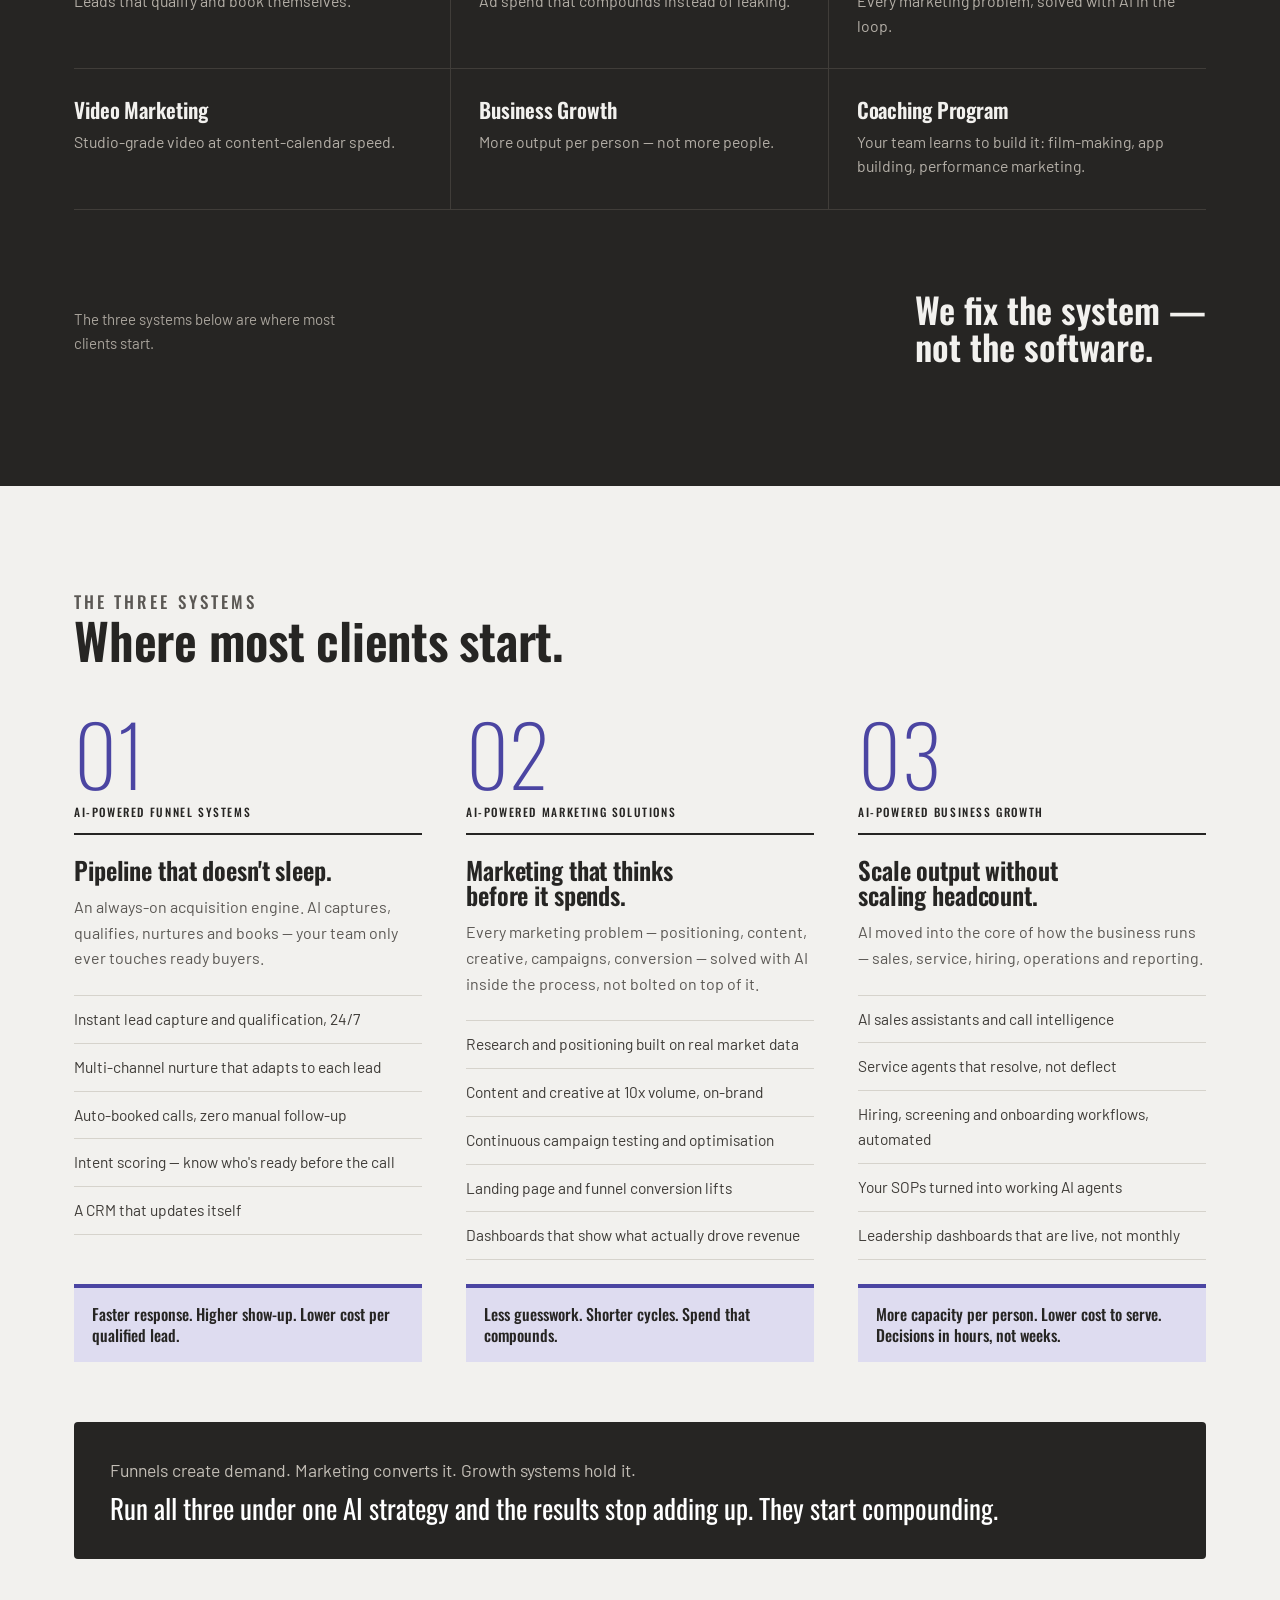
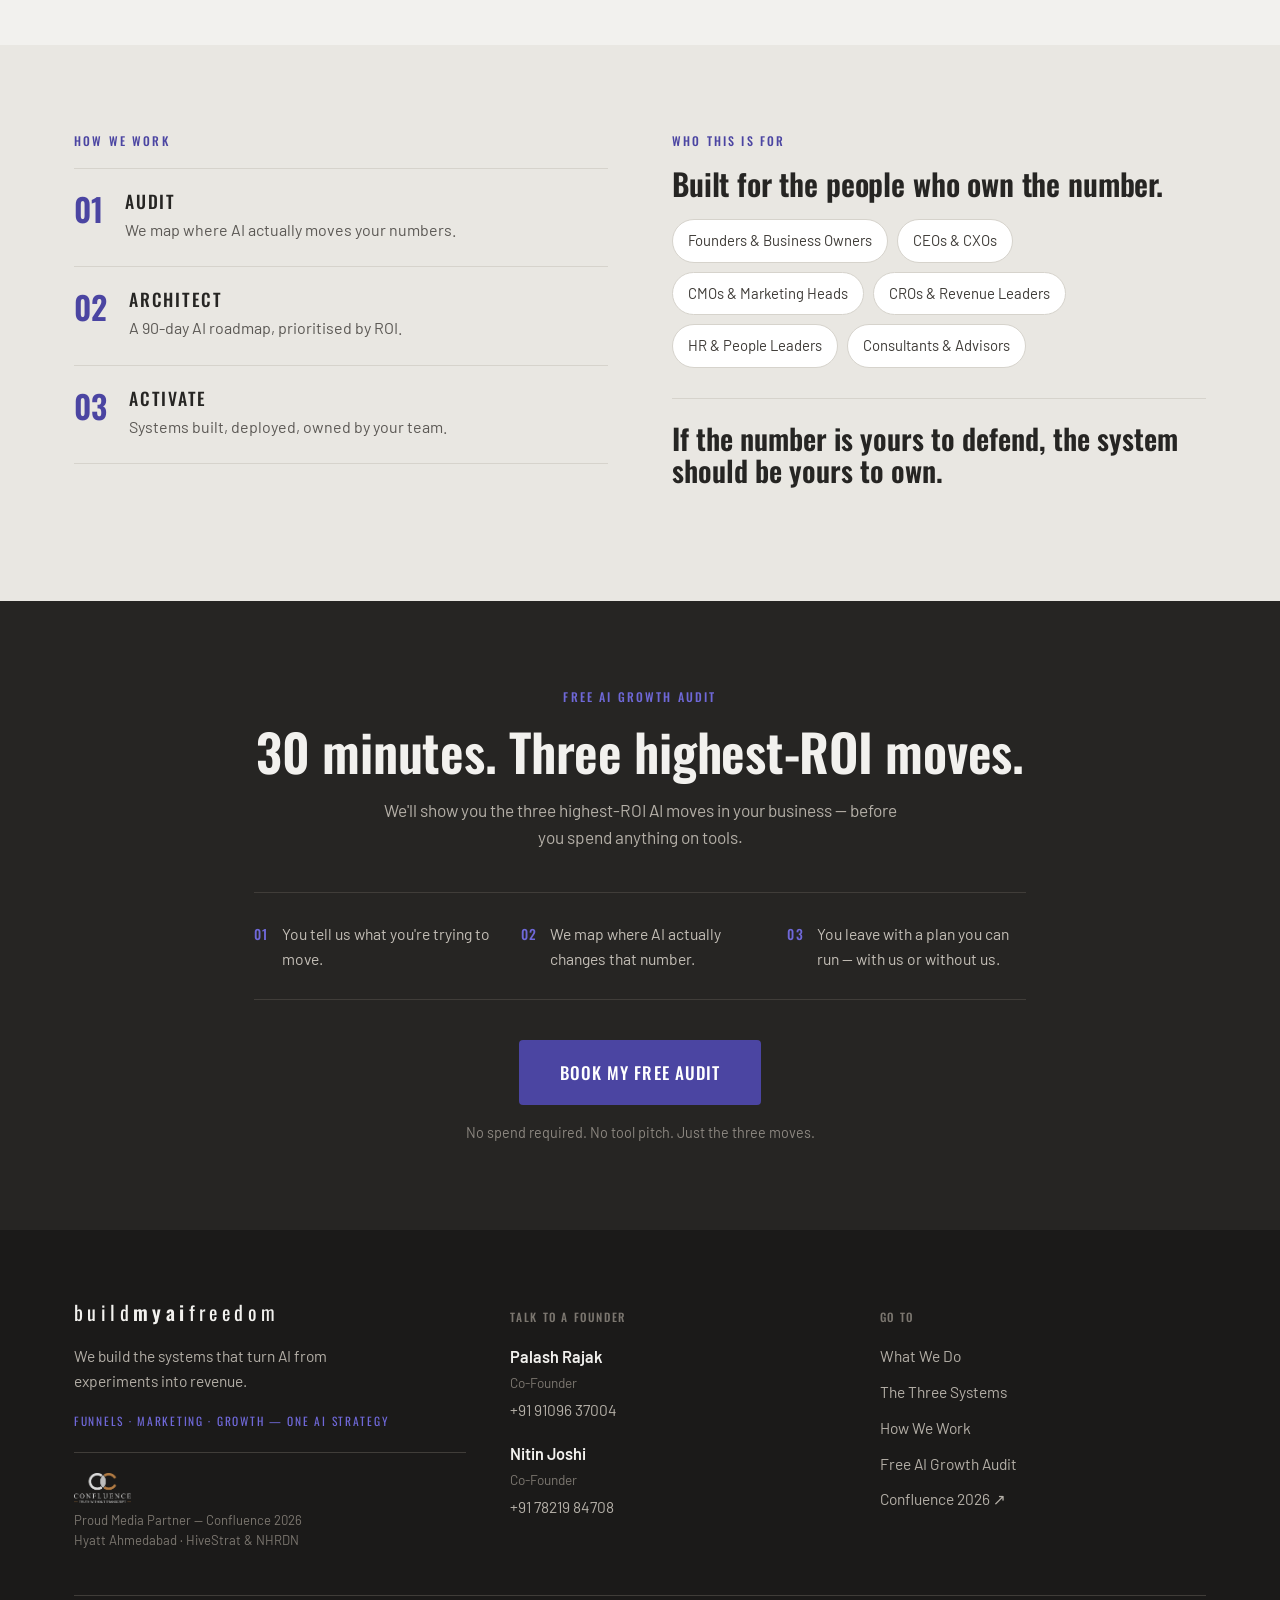
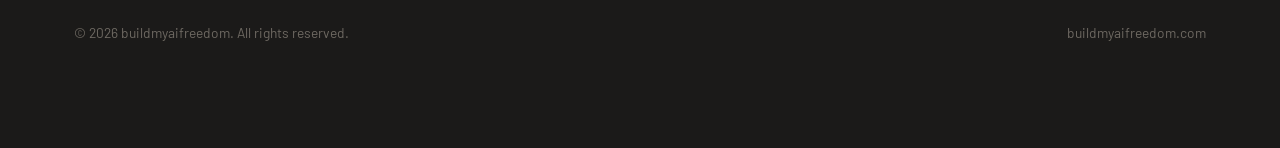
==== commit 7687d386: "Move lead form into a modal, add date/time capture for the Sheet Every CTA (header, hero, connect se" ====
--- a/index.html
+++ b/index.html
@@ -283,15 +283,19 @@
 
 /* ---------- form ---------- */
 #connect{background:var(--ink);color:var(--paper)}
-.form-grid{display:grid;grid-template-columns:.95fr 1.05fr;gap:64px;align-items:start}
-.form-copy h2{font-size:clamp(2rem,4vw,3rem);color:var(--paper)}
-.form-copy p{color:#B4AFA7;font-size:1.05rem;margin:18px 0 0;max-width:44ch}
-.form-copy .mini{
-  margin-top:32px;padding-top:24px;border-top:1px solid var(--line-dark);
-  display:grid;gap:14px;
-}
-.form-copy .mini div{display:flex;gap:12px;align-items:baseline;font-size:.98rem;color:#C4BFB7}
-.form-copy .mini b{color:var(--indigo-bright);font-family:'Oswald',sans-serif;font-weight:500;font-size:.85rem;letter-spacing:.1em}
+.connect-inner{max-width:820px;margin:0 auto;text-align:center}
+.connect-inner h2{font-size:clamp(2rem,4.4vw,3.2rem);color:var(--paper)}
+.connect-inner .lede{color:#B4AFA7;font-size:1.08rem;margin:20px auto 0;max-width:52ch}
+.mini{
+  margin:40px 0;padding:28px 0;
+  border-top:1px solid var(--line-dark);border-bottom:1px solid var(--line-dark);
+  display:grid;grid-template-columns:repeat(3,1fr);gap:28px;text-align:left;
+}
+.mini div{display:flex;gap:13px;align-items:baseline;font-size:.98rem;color:#C4BFB7}
+.mini b{color:var(--indigo-bright);font-family:'Oswald',sans-serif;font-weight:500;font-size:.85rem;letter-spacing:.1em;flex:none}
+.connect-inner .btn{font-size:17px;padding:19px 40px}
+.connect-inner .fineprint{margin:16px 0 0;font-size:.9rem;color:#8C8780}
+@media(max-width:820px){.mini{grid-template-columns:1fr;gap:16px;margin:30px 0;padding:22px 0}}
 
 .card{background:var(--paper);color:var(--ink);border-radius:var(--r);padding:36px}
 .field{margin-bottom:20px}
@@ -327,7 +331,40 @@
 .success h3{font-size:1.7rem;margin-bottom:10px}
 .success p{color:var(--muted);margin:0 auto 26px;max-width:38ch}
 
-@media(max-width:940px){.form-grid{grid-template-columns:1fr;gap:40px}.card{padding:26px}}
+@media(max-width:940px){.card{padding:26px}}
+
+/* ---------- modal ---------- */
+.modal{position:fixed;inset:0;z-index:100;display:flex;align-items:center;justify-content:center;padding:20px}
+.modal[hidden]{display:none}
+.modal-backdrop{position:absolute;inset:0;background:rgba(18,17,16,.74);backdrop-filter:blur(4px);animation:fade .2s ease}
+.modal-panel{
+  position:relative;width:100%;max-width:470px;max-height:calc(100vh - 40px);
+  overflow-y:auto;-webkit-overflow-scrolling:touch;
+  background:var(--paper);color:var(--ink);border-radius:6px;padding:34px 32px 32px;
+  box-shadow:0 26px 70px rgba(0,0,0,.45);animation:rise .24s cubic-bezier(.2,.7,.3,1);
+}
+@keyframes fade{from{opacity:0}to{opacity:1}}
+@keyframes rise{from{opacity:0;transform:translateY(14px) scale(.985)}to{opacity:1;transform:none}}
+.modal-x{
+  position:absolute;top:12px;right:12px;width:36px;height:36px;
+  display:flex;align-items:center;justify-content:center;
+  background:transparent;border:0;border-radius:50%;cursor:pointer;
+  font-size:26px;line-height:1;color:var(--muted);transition:background .18s ease,color .18s ease;
+}
+.modal-x:hover{background:var(--paper-2);color:var(--ink)}
+.modal-x:focus-visible{outline:2px solid var(--indigo);outline-offset:2px}
+.modal-head{margin-bottom:26px;padding-right:30px}
+.modal-head .eyebrow{margin-bottom:10px}
+.modal-head h3{font-size:1.62rem;line-height:1.1}
+.modal-head p{margin:10px 0 0;color:var(--muted);font-size:.97rem}
+.modal-panel .btn{width:100%;justify-content:center;font-size:16px;padding:17px 28px}
+.modal-panel .fineprint{margin:14px 0 0;font-size:.85rem;color:var(--muted);text-align:center;line-height:1.5}
+body.modal-open{overflow:hidden}
+@media(max-width:520px){
+  .modal{padding:0;align-items:flex-end}
+  .modal-panel{max-width:none;max-height:94vh;border-radius:10px 10px 0 0;padding:30px 22px 26px}
+  @keyframes rise{from{opacity:0;transform:translateY(28px)}to{opacity:1;transform:none}}
+}
 
 /* ---------- footer ---------- */
 /* extra bottom padding keeps the last line clear of the fixed WhatsApp button */
@@ -393,7 +430,7 @@
       <a href="#systems">The Systems</a>
       <a href="#how">How We Work</a>
     </nav>
-    <a href="#connect" class="nav-cta">Free AI Growth Audit</a>
+    <a href="#connect" class="nav-cta" data-open-form>Free AI Growth Audit</a>
   </div>
 </header>
 
@@ -413,7 +450,7 @@
         <p class="hero-sub">We build the systems that turn AI from experiments into revenue.</p>
 
         <div class="hero-cta">
-          <a href="#connect" class="btn btn-primary">Book Your Free AI Growth Audit</a>
+          <a href="#connect" class="btn btn-primary" data-open-form>Book Your Free AI Growth Audit</a>
           <a href="#systems" class="btn btn-ghost on-dark">See The Three Systems</a>
         </div>
 
@@ -602,68 +639,19 @@
 
   <!-- ================= FORM ================= -->
   <section id="connect">
-    <div class="wrap form-grid">
-      <div class="form-copy">
-        <p class="eyebrow on-dark">Free AI Growth Audit</p>
-        <h2>30 minutes. Three highest-ROI moves.</h2>
-        <p>We'll show you the three highest-ROI AI moves in your business — before you spend anything on tools.</p>
-        <div class="mini">
-          <div><b>01</b><span>You tell us what you're trying to move.</span></div>
-          <div><b>02</b><span>We map where AI actually changes that number.</span></div>
-          <div><b>03</b><span>You leave with a plan you can run — with us or without us.</span></div>
-        </div>
-      </div>
-
-      <div class="card">
-        <form id="lead-form" class="form-live" novalidate>
-          <div class="field">
-            <label for="name">Your Name</label>
-            <input type="text" id="name" name="name" autocomplete="name" placeholder="Full name" required>
-            <div class="err-msg">Please enter your name.</div>
-          </div>
-
-          <div class="field">
-            <label for="email">Email</label>
-            <input type="email" id="email" name="email" autocomplete="email" placeholder="you@company.com" required>
-            <div class="err-msg">Please enter a valid email address.</div>
-          </div>
-
-          <div class="field">
-            <label for="phone">Phone / WhatsApp</label>
-            <input type="tel" id="phone" name="phone" autocomplete="tel" placeholder="+91 98765 43210" required>
-            <div class="err-msg">Please enter a valid phone number.</div>
-          </div>
-
-          <div class="field">
-            <label for="reason">Reason For Connecting</label>
-            <select id="reason" name="reason" required>
-              <option value="" selected disabled>Select one</option>
-              <option>AI-Powered Funnel Systems</option>
-              <option>AI-Powered Marketing Solutions</option>
-              <option>AI-Powered Business Growth</option>
-              <option>Performance Marketing</option>
-              <option>Video Marketing</option>
-              <option>Coaching Program For My Team</option>
-              <option>Media / Partnership</option>
-              <option>Met you at Confluence 2026</option>
-              <option>Just exploring</option>
-            </select>
-            <div class="err-msg">Please choose a reason.</div>
-          </div>
-
-          <input class="hp" type="text" name="company_website" tabindex="-1" autocomplete="off" aria-hidden="true">
-
-          <button type="submit" class="btn btn-primary" id="submit-btn">Book My Free Audit</button>
-          <p class="fineprint">No spend required. No tool pitch. Just the three moves.</p>
-        </form>
-
-        <div class="success" id="success">
-          <div class="tick">&#10003;</div>
-          <h3>You're in.</h3>
-          <p>We've got your details. One of us — Palash or Nitin — will reach out shortly to lock your 30-minute slot.</p>
-          <a href="#" class="btn btn-primary" id="success-wa">Continue On WhatsApp</a>
-        </div>
-      </div>
+    <div class="wrap connect-inner">
+      <p class="eyebrow on-dark">Free AI Growth Audit</p>
+      <h2>30 minutes. Three highest-ROI moves.</h2>
+      <p class="lede">We'll show you the three highest-ROI AI moves in your business — before you spend anything on tools.</p>
+
+      <div class="mini">
+        <div><b>01</b><span>You tell us what you're trying to move.</span></div>
+        <div><b>02</b><span>We map where AI actually changes that number.</span></div>
+        <div><b>03</b><span>You leave with a plan you can run — with us or without us.</span></div>
+      </div>
+
+      <button type="button" class="btn btn-primary" data-open-form>Book My Free Audit</button>
+      <p class="fineprint">No spend required. No tool pitch. Just the three moves.</p>
     </div>
   </section>
 
@@ -702,7 +690,7 @@
         <a class="f-link" href="#services">What We Do</a>
         <a class="f-link" href="#systems">The Three Systems</a>
         <a class="f-link" href="#how">How We Work</a>
-        <a class="f-link" href="#connect">Free AI Growth Audit</a>
+        <a class="f-link" href="#connect" data-open-form>Free AI Growth Audit</a>
         <a class="f-link" href="https://confluence.hivestrat.in/" target="_blank" rel="noopener">Confluence 2026 &#8599;</a>
       </div>
     </div>
@@ -718,6 +706,70 @@
   <svg viewBox="0 0 24 24" aria-hidden="true"><path d="M17.47 14.38c-.3-.15-1.76-.87-2.03-.97-.27-.1-.47-.15-.67.15-.2.3-.77.97-.94 1.17-.17.2-.35.22-.65.07-.3-.15-1.25-.46-2.38-1.47-.88-.78-1.48-1.75-1.65-2.05-.17-.3-.02-.46.13-.61.13-.13.3-.35.45-.52.15-.17.2-.3.3-.5.1-.2.05-.37-.02-.52-.08-.15-.67-1.61-.92-2.21-.24-.58-.49-.5-.67-.51h-.57c-.2 0-.52.07-.79.37-.27.3-1.04 1.02-1.04 2.48 0 1.46 1.06 2.87 1.21 3.07.15.2 2.09 3.2 5.07 4.49.71.3 1.26.49 1.69.63.71.22 1.36.19 1.87.12.57-.09 1.76-.72 2.01-1.41.25-.7.25-1.29.17-1.42-.07-.13-.27-.2-.57-.35zM12.04 2C6.58 2 2.13 6.45 2.13 11.91c0 1.75.46 3.45 1.32 4.95L2 22l5.28-1.38c1.45.79 3.08 1.21 4.76 1.21h.01c5.46 0 9.91-4.45 9.91-9.91 0-2.65-1.03-5.14-2.9-7.01A9.84 9.84 0 0 0 12.04 2zm0 18.02h-.01c-1.5 0-2.97-.4-4.25-1.16l-.3-.18-3.15.82.84-3.07-.2-.32a8.2 8.2 0 0 1-1.26-4.39c0-4.54 3.7-8.24 8.24-8.24 2.2 0 4.27.86 5.83 2.42a8.19 8.19 0 0 1 2.41 5.83c0 4.54-3.7 8.24-8.24 8.24z"/></svg>
   <span class="fab-txt">WhatsApp Us</span>
 </a>
+
+<!-- ================= FORM MODAL ================= -->
+<div class="modal" id="form-modal" hidden>
+  <div class="modal-backdrop" data-close-form></div>
+
+  <div class="modal-panel" role="dialog" aria-modal="true" aria-labelledby="modal-title">
+    <button type="button" class="modal-x" data-close-form aria-label="Close">&times;</button>
+
+    <div class="modal-head">
+      <p class="eyebrow">Free AI Growth Audit</p>
+      <h3 id="modal-title">30 minutes. Three moves.</h3>
+      <p>Tell us where to reach you and what you're trying to move.</p>
+    </div>
+
+    <form id="lead-form" class="form-live" novalidate>
+      <div class="field">
+        <label for="name">Your Name</label>
+        <input type="text" id="name" name="name" autocomplete="name" placeholder="Full name" required>
+        <div class="err-msg">Please enter your name.</div>
+      </div>
+
+      <div class="field">
+        <label for="email">Email</label>
+        <input type="email" id="email" name="email" autocomplete="email" placeholder="you@company.com" required>
+        <div class="err-msg">Please enter a valid email address.</div>
+      </div>
+
+      <div class="field">
+        <label for="phone">Phone / WhatsApp</label>
+        <input type="tel" id="phone" name="phone" autocomplete="tel" placeholder="+91 98765 43210" required>
+        <div class="err-msg">Please enter a valid phone number.</div>
+      </div>
+
+      <div class="field">
+        <label for="reason">Reason For Connecting</label>
+        <select id="reason" name="reason" required>
+          <option value="" selected disabled>Select one</option>
+          <option>AI-Powered Funnel Systems</option>
+          <option>AI-Powered Marketing Solutions</option>
+          <option>AI-Powered Business Growth</option>
+          <option>Performance Marketing</option>
+          <option>Video Marketing</option>
+          <option>Coaching Program For My Team</option>
+          <option>Media / Partnership</option>
+          <option>Met you at Confluence 2026</option>
+          <option>Just exploring</option>
+        </select>
+        <div class="err-msg">Please choose a reason.</div>
+      </div>
+
+      <input class="hp" type="text" name="company_website" tabindex="-1" autocomplete="off" aria-hidden="true">
+
+      <button type="submit" class="btn btn-primary" id="submit-btn">Book My Free Audit</button>
+      <p class="fineprint">No spend required. No tool pitch. Just the three moves.</p>
+    </form>
+
+    <div class="success" id="success">
+      <div class="tick">&#10003;</div>
+      <h3>You're in.</h3>
+      <p>We've got your details. One of us — Palash or Nitin — will reach out shortly to lock your 30-minute slot.</p>
+      <a href="#" class="btn btn-primary" id="success-wa">Continue On WhatsApp</a>
+    </div>
+  </div>
+</div>
 
 <script>
 /* ============================================================
@@ -748,6 +800,62 @@
   var form    = document.getElementById('lead-form');
   var success = document.getElementById('success');
   var btn     = document.getElementById('submit-btn');
+  var modal   = document.getElementById('form-modal');
+  var panel   = modal.querySelector('.modal-panel');
+  var lastFocus = null;
+
+  /* ---------- modal ---------- */
+  var focusables = function () {
+    return [].slice.call(panel.querySelectorAll(
+      'button, input, select, textarea, a[href]'
+    )).filter(function (el) { return el.offsetParent !== null && !el.disabled; });
+  };
+
+  /* put the modal back to a blank form if it was left on the success screen */
+  var resetModal = function () {
+    if (!success.classList.contains('on')) { return; }
+    success.classList.remove('on');
+    form.classList.remove('off');
+    panel.querySelector('.modal-head').hidden = false;
+    form.reset();
+    btn.disabled = false;
+    btn.textContent = 'Book My Free Audit';
+    [].forEach.call(panel.querySelectorAll('.field.err'), function (f) { f.classList.remove('err'); });
+  };
+
+  var openModal = function (trigger) {
+    lastFocus = trigger || document.activeElement;
+    resetModal();
+    modal.hidden = false;
+    document.body.classList.add('modal-open');
+    panel.scrollTop = 0;
+    var f = focusables();
+    /* skip the close button — land on the first real field */
+    (f[1] || f[0] || panel).focus();
+  };
+
+  var closeModal = function () {
+    modal.hidden = true;
+    document.body.classList.remove('modal-open');
+    if (lastFocus && lastFocus.focus) { lastFocus.focus(); }
+  };
+
+  document.addEventListener('click', function (e) {
+    var opener = e.target.closest('[data-open-form]');
+    if (opener) { e.preventDefault(); openModal(opener); return; }
+    if (e.target.closest('[data-close-form]')) { e.preventDefault(); closeModal(); }
+  });
+
+  document.addEventListener('keydown', function (e) {
+    if (modal.hidden) { return; }
+    if (e.key === 'Escape') { closeModal(); return; }
+    if (e.key !== 'Tab') { return; }
+    var f = focusables();
+    if (!f.length) { return; }
+    var first = f[0], last = f[f.length - 1];
+    if (e.shiftKey && document.activeElement === first) { e.preventDefault(); last.focus(); }
+    else if (!e.shiftKey && document.activeElement === last) { e.preventDefault(); first.focus(); }
+  });
 
   var setErr = function (el, bad) {
     el.closest('.field').classList.toggle('err', bad);
@@ -768,15 +876,18 @@
 
     if (form.company_website.value) { return; } // honeypot
 
+    var now = new Date();
     var data = {
-      name   : form.name.value.trim(),
-      email  : form.email.value.trim(),
-      phone  : form.phone.value.trim(),
-      reason : form.reason.value,
-      source : 'buildmyaifreedom.com',
-      page   : location.href,
-      ref    : document.referrer || 'direct',
-      ts     : new Date().toISOString()
+      name      : form.name.value.trim(),
+      email     : form.email.value.trim(),
+      phone     : form.phone.value.trim(),
+      reason    : form.reason.value,
+      source    : 'buildmyaifreedom.com',
+      page      : location.href,
+      ref       : document.referrer || 'direct',
+      ts        : now.toISOString(),                                    // UTC, machine-readable
+      localTime : now.toLocaleString('en-IN', { hour12: true }),        // whatever timezone the visitor is in
+      tz        : (Intl.DateTimeFormat().resolvedOptions().timeZone || '')
     };
 
     if (!validate(data)) { return; }
@@ -794,8 +905,9 @@
     var finish = function () {
       document.getElementById('success-wa').href = waLink(summary);
       form.classList.add('off');
+      panel.querySelector('.modal-head').hidden = true;
       success.classList.add('on');
-      success.scrollIntoView({ behavior: 'smooth', block: 'center' });
+      panel.scrollTop = 0;
     };
 
     if (CONFIG.FORM_ENDPOINT) {
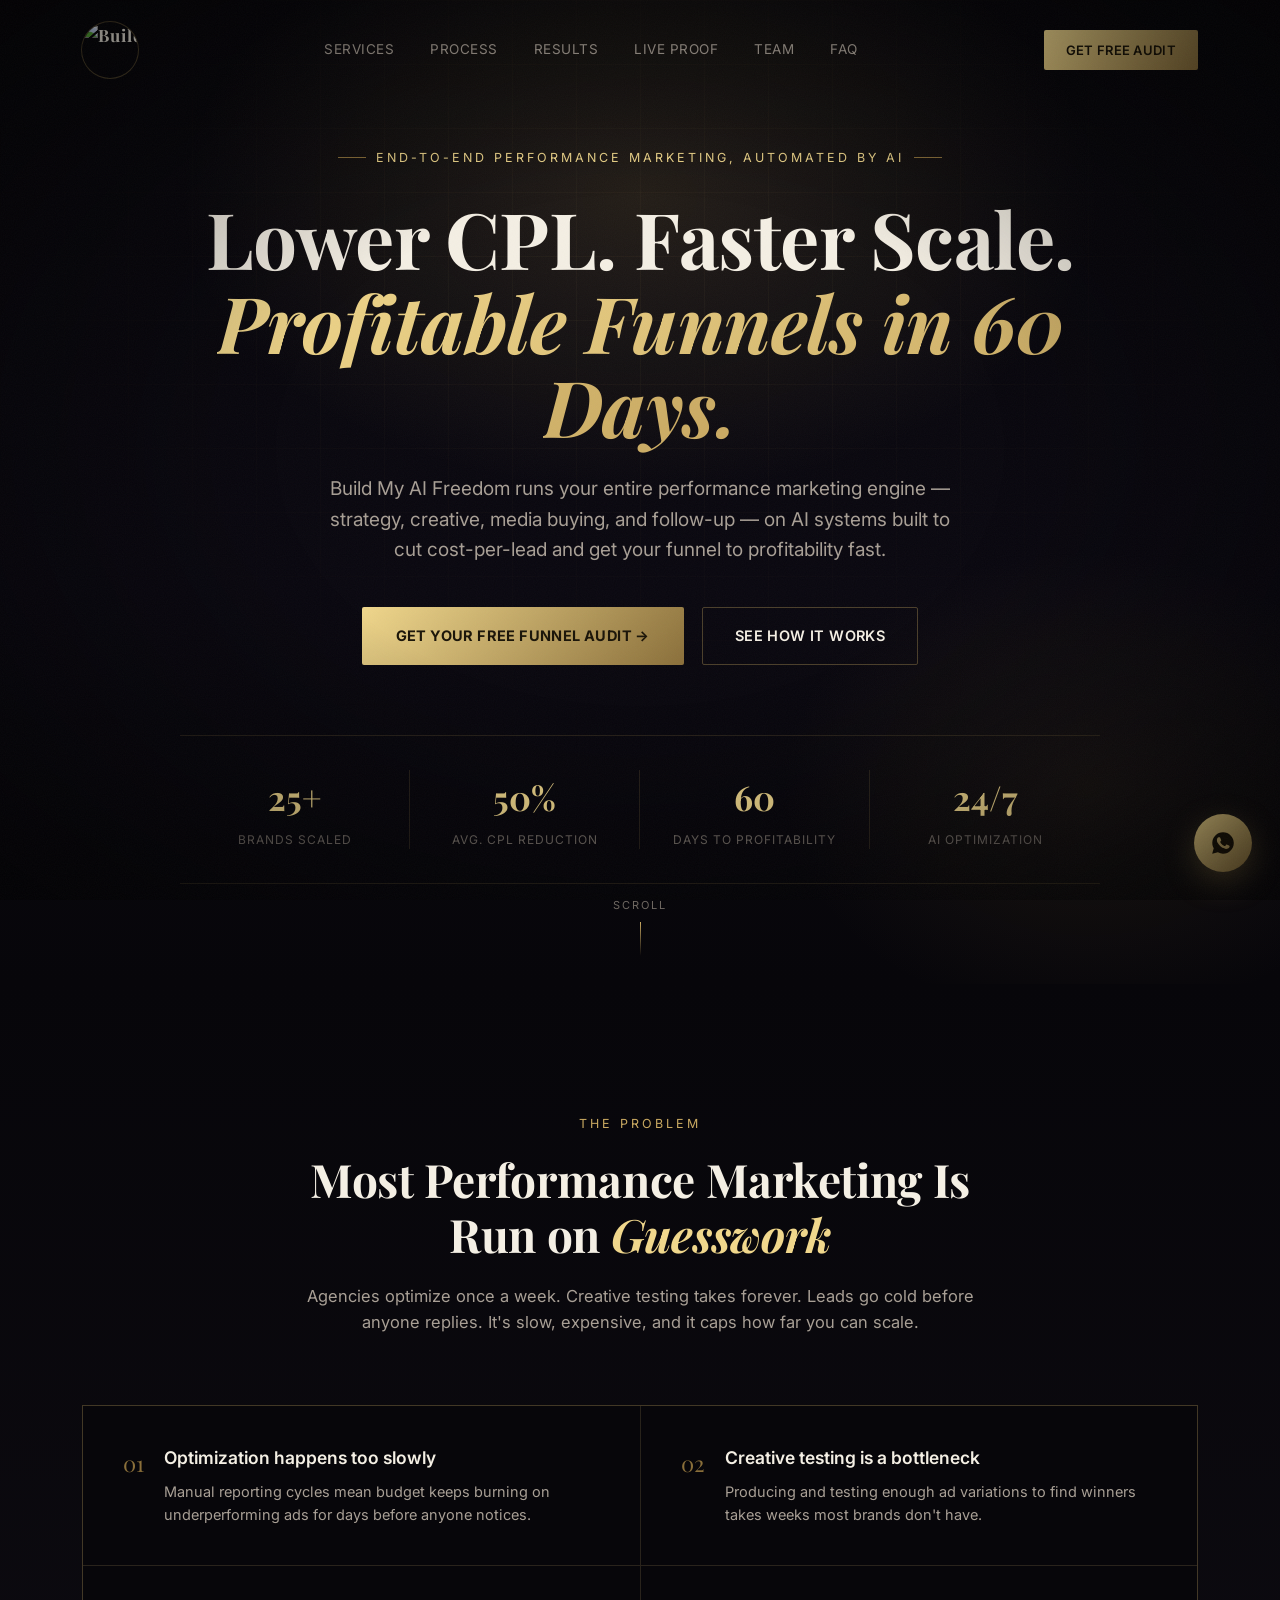
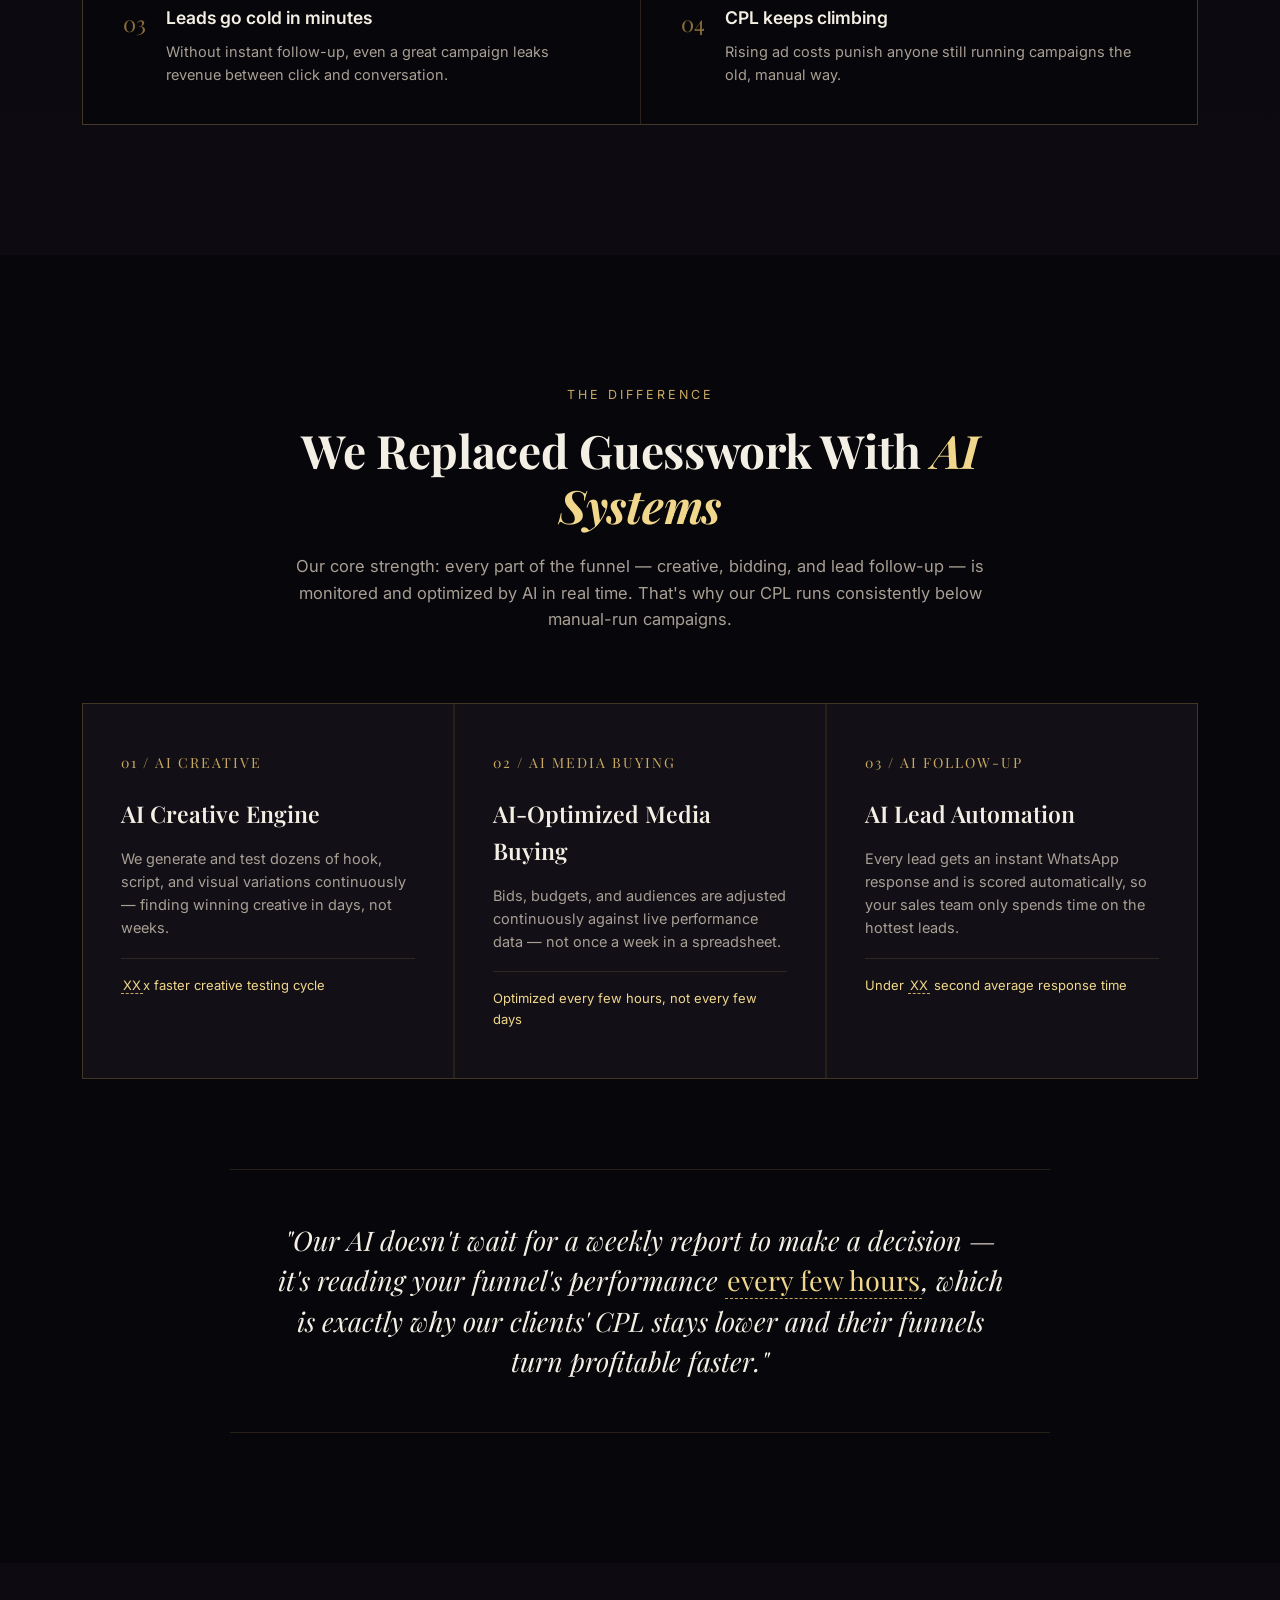
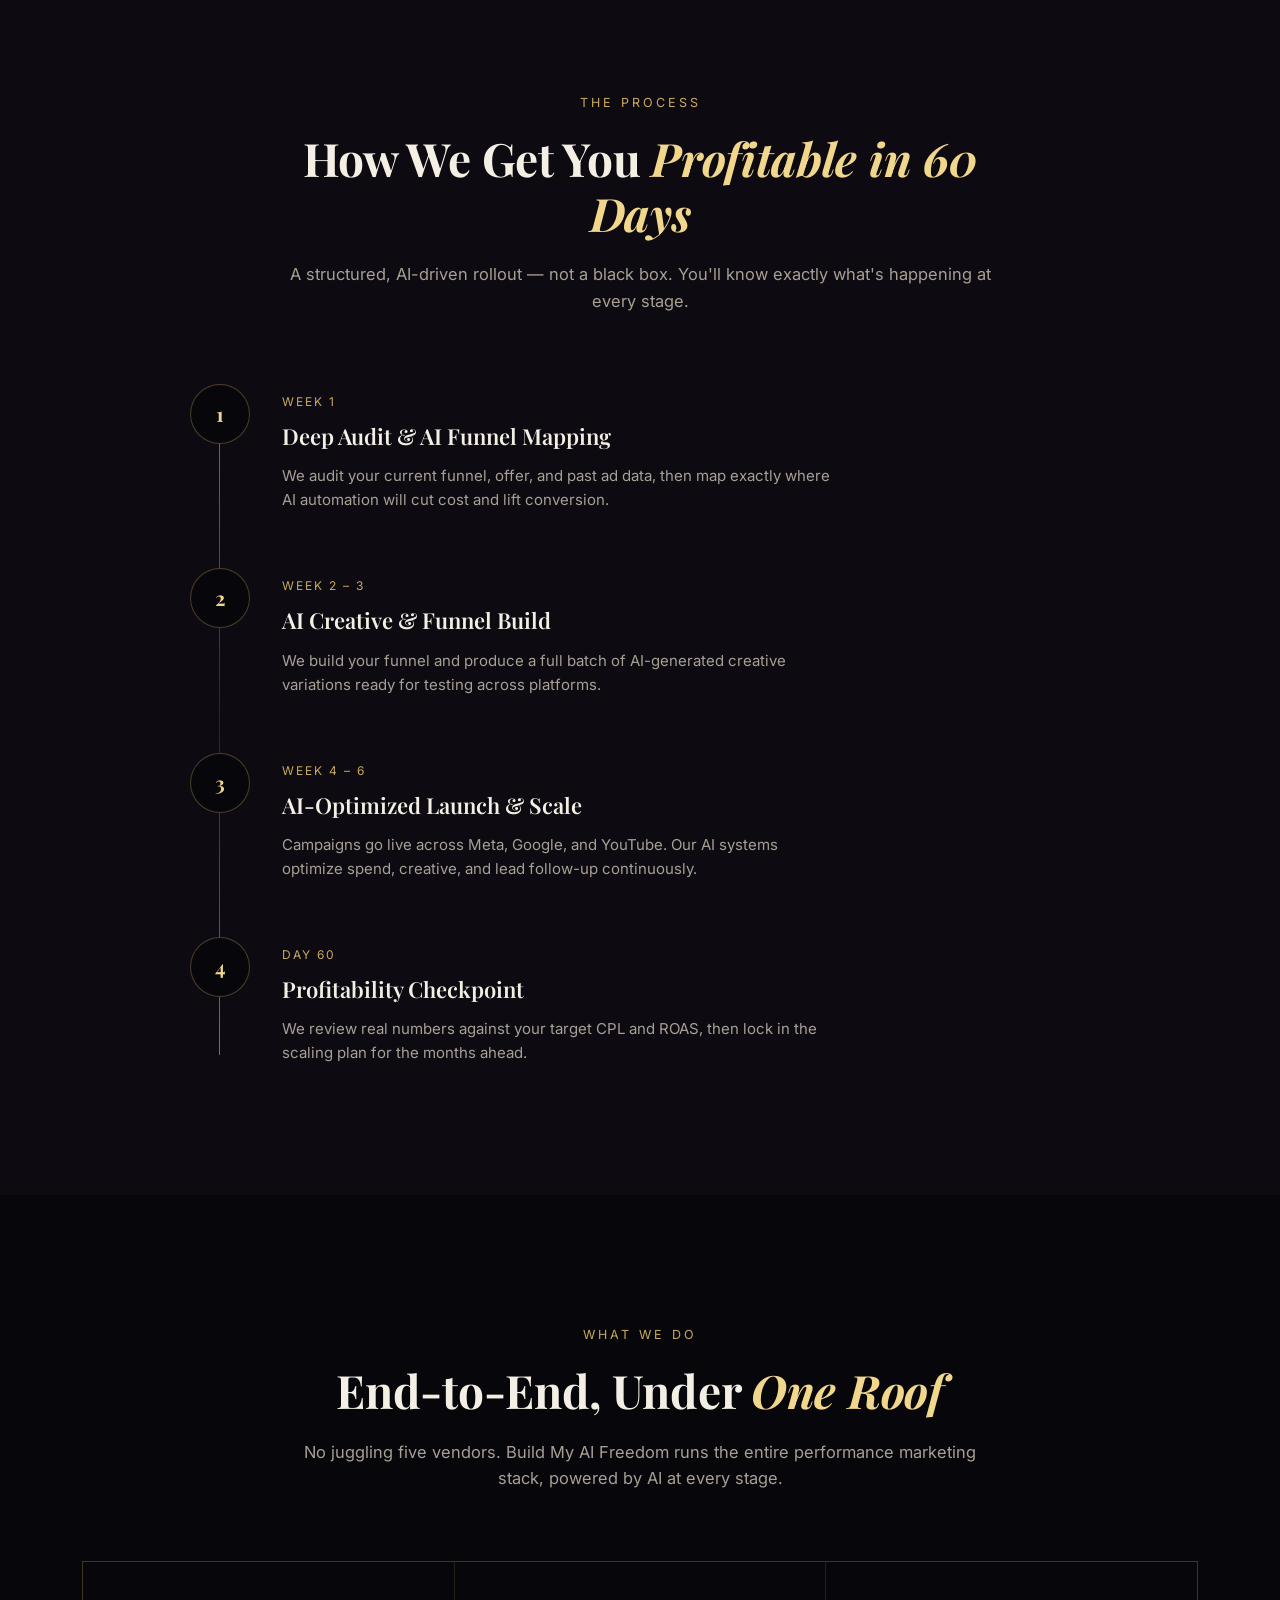
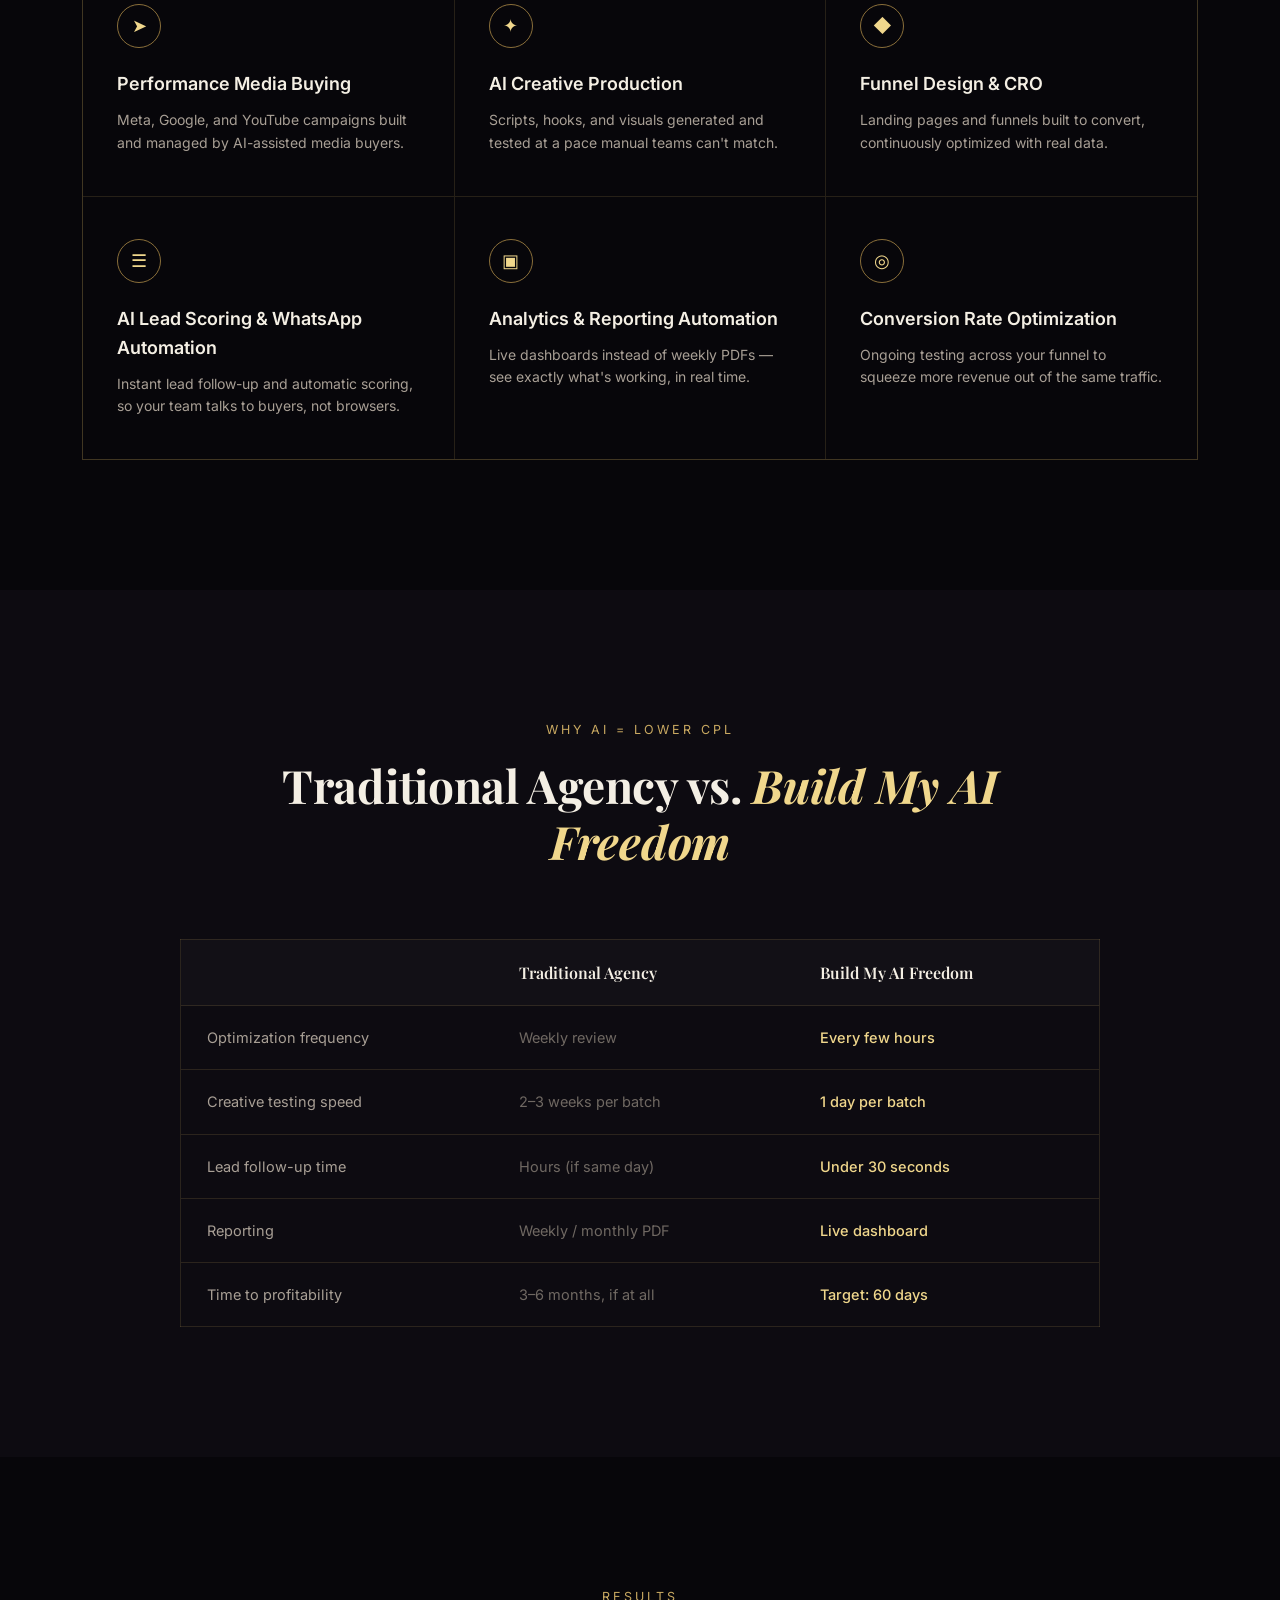
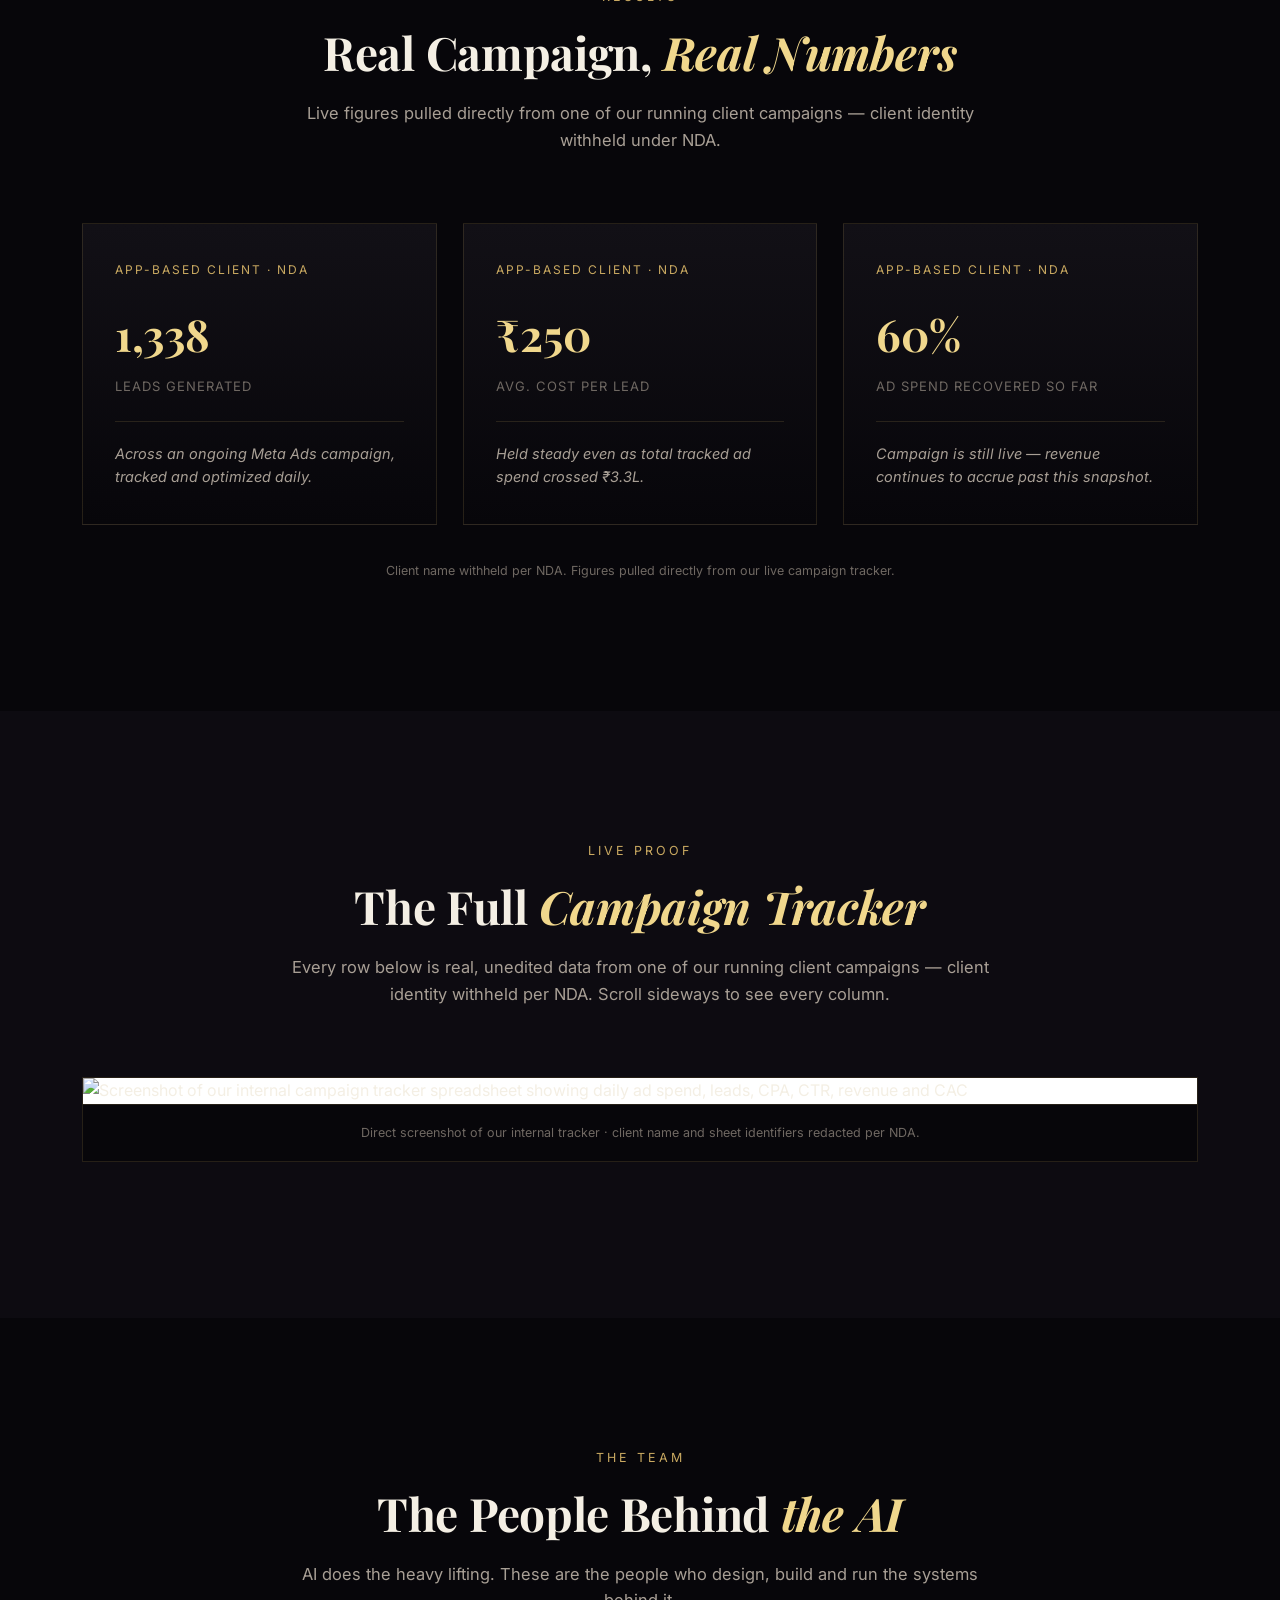
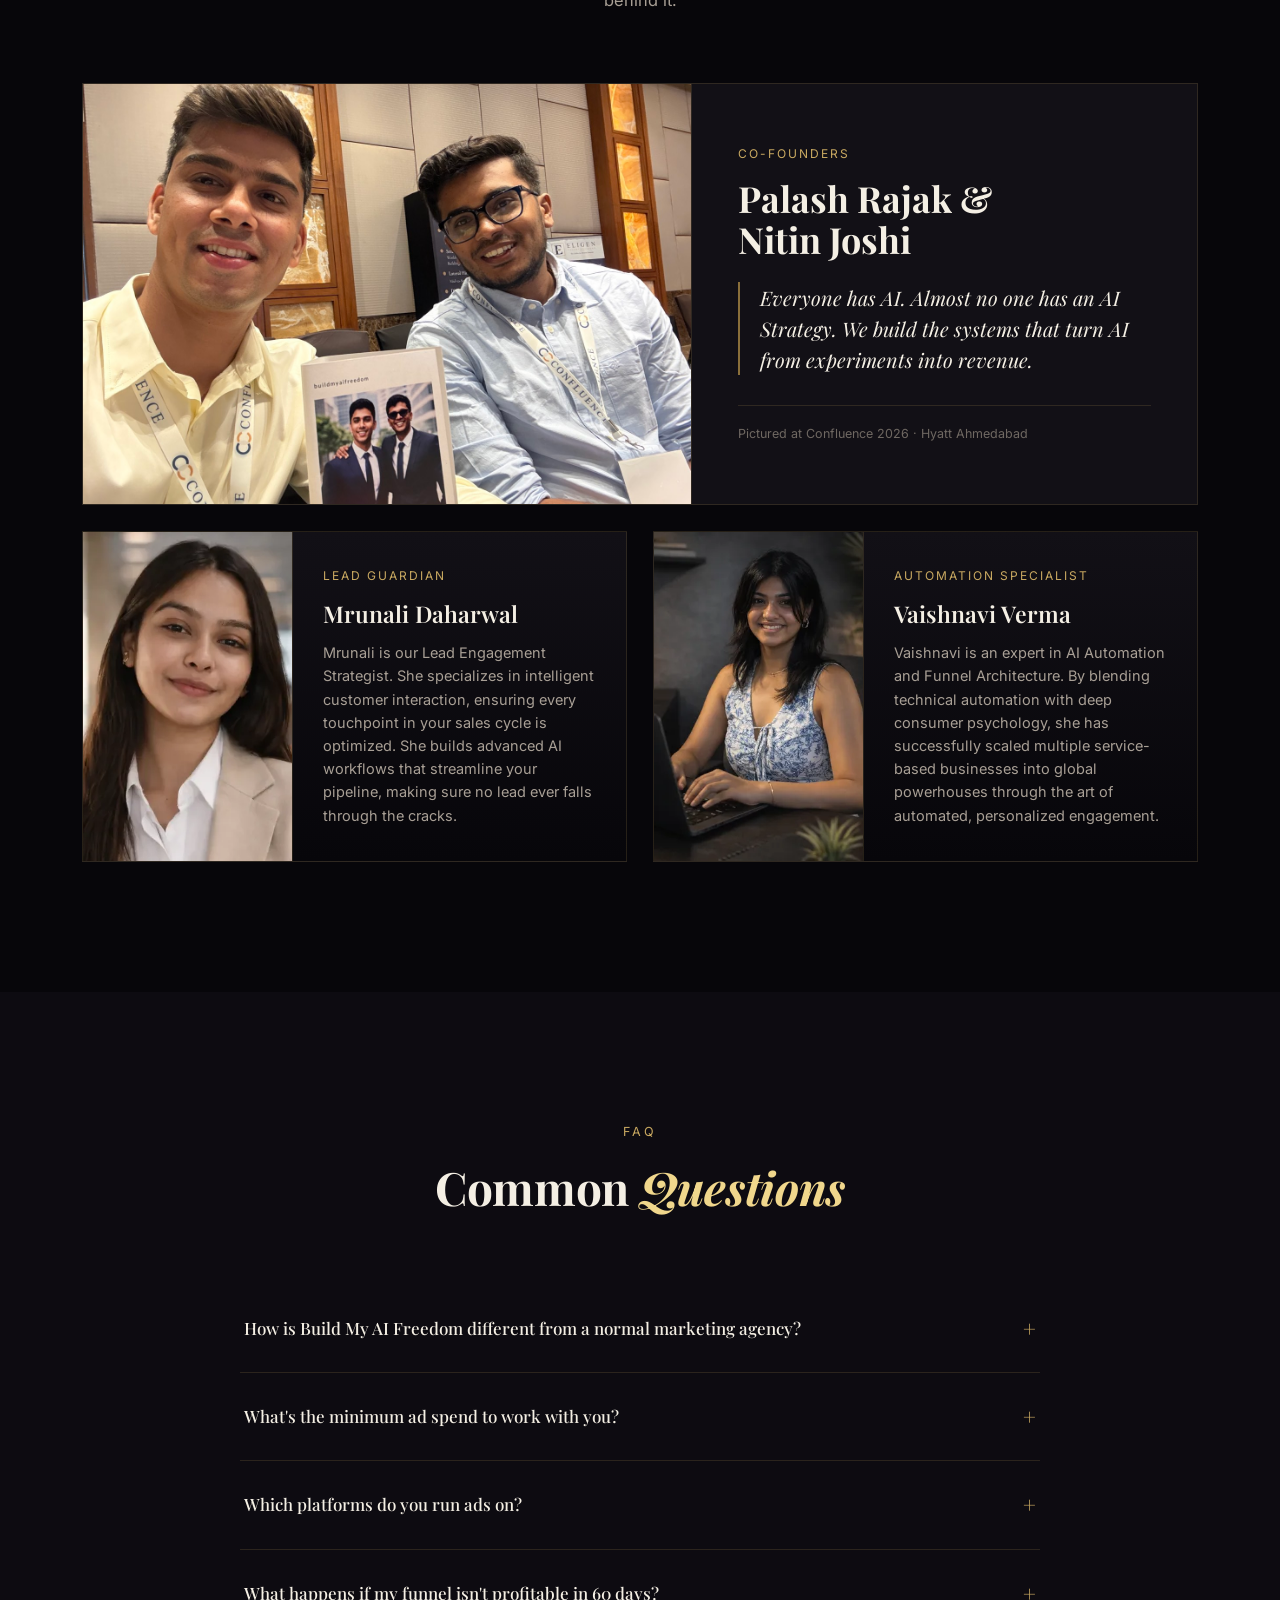
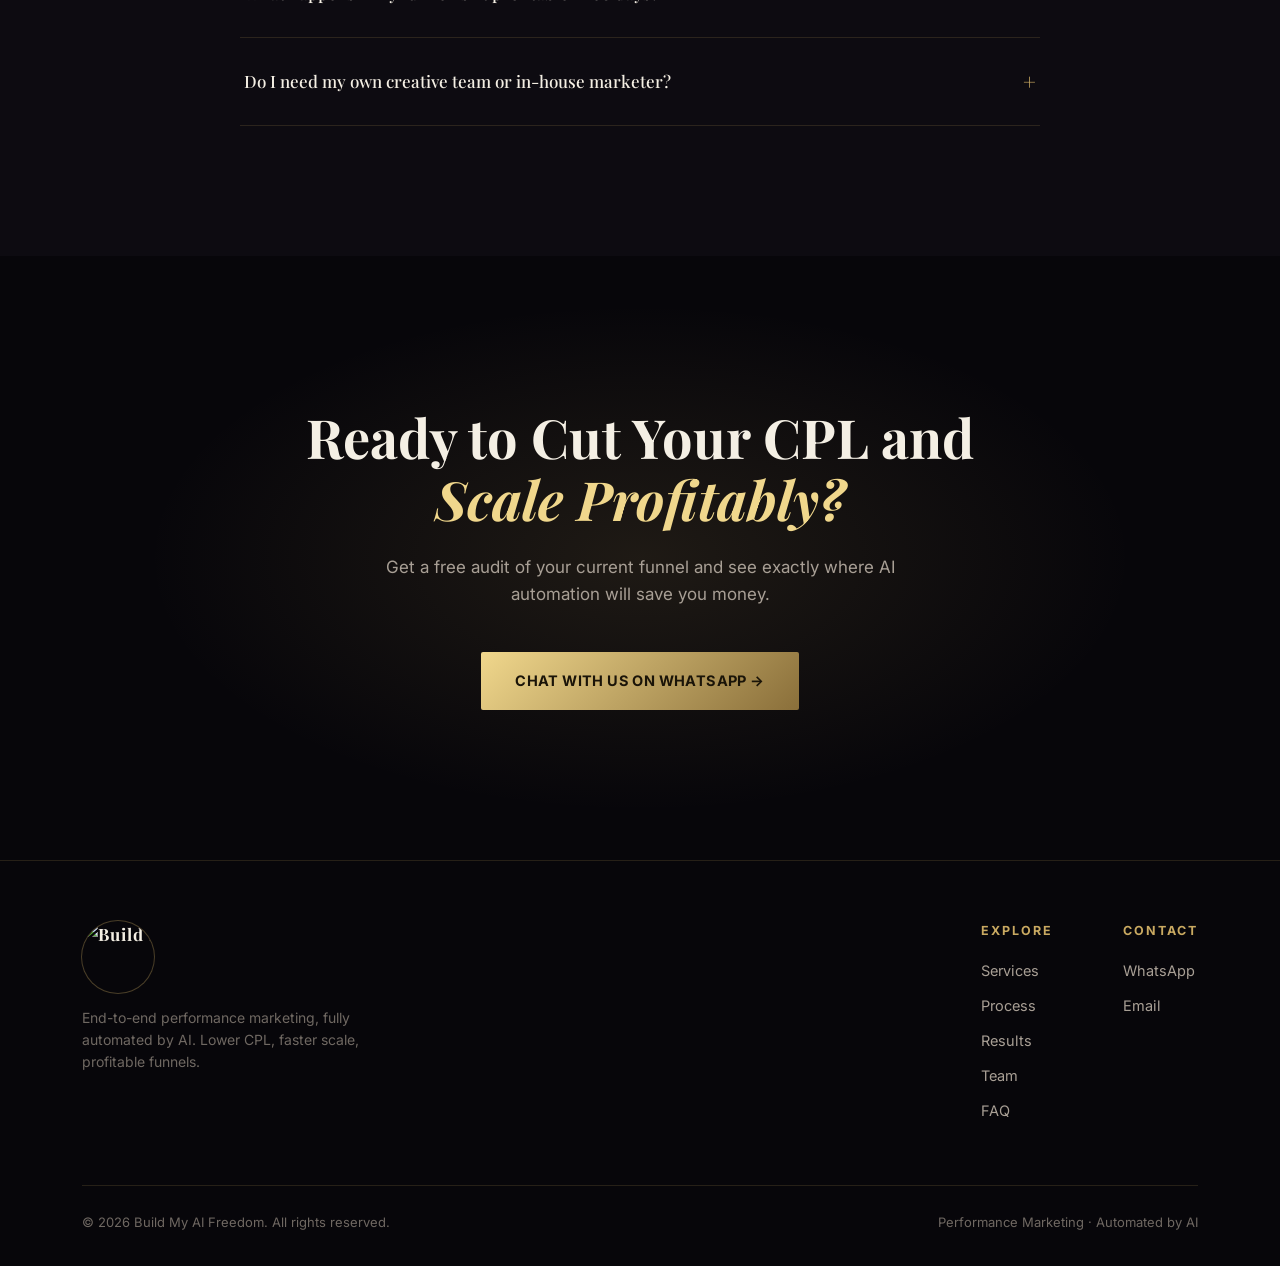
==== commit 27d152f8: "Add Team section to the homepage Founders feature (Palash Rajak & Nitin Joshi, Confluence 2026 photo" ====
--- a/index.html
+++ b/index.html
@@ -1,936 +1,993 @@
 <!DOCTYPE html>
 <html lang="en">
 <head>
-<meta charset="utf-8">
-<meta name="viewport" content="width=device-width, initial-scale=1">
-<title>buildmyaifreedom — Everyone has AI. Almost no one has an AI Strategy.</title>
-<meta name="description" content="We build the systems that turn AI from experiments into revenue. AI-powered funnels, marketing and growth systems for founders and CXOs. Proud media partner of Confluence 2026.">
-<meta name="theme-color" content="#262523">
-
+<meta charset="UTF-8">
+<meta name="viewport" content="width=device-width, initial-scale=1.0">
+<title>Build My AI Freedom — AI-Powered Performance Marketing, Fully Automated</title>
+<meta name="description" content="Build My AI Freedom runs end-to-end performance marketing on AI systems built to cut CPL and make your funnel profitable within 60 days.">
+
+<!--
+  ============================================================
+  BEFORE LAUNCH — replace every placeholder marked with the
+  .fill-me style (dashed gold underline) with your real numbers.
+  Search this file for "FILL:" to find each spot with context.
+  ============================================================
+-->
+
+<meta property="og:title" content="Build My AI Freedom — Performance Marketing, Fully Automated by AI">
+<meta property="og:description" content="Lower CPL. Faster scale. Profitable funnels in 60 days.">
 <meta property="og:type" content="website">
-<meta property="og:title" content="Everyone has AI. Almost no one has an AI Strategy.">
-<meta property="og:description" content="We build the systems that turn AI from experiments into revenue. Funnels · Marketing · Growth — one AI strategy.">
-<meta property="og:url" content="https://buildmyaifreedom.com/">
-<meta property="og:image" content="https://buildmyaifreedom.com/assets/founders-confluence.jpg">
-<meta name="twitter:card" content="summary_large_image">
-
-<link rel="icon" href="data:image/svg+xml,%3Csvg xmlns='http://www.w3.org/2000/svg' viewBox='0 0 64 64'%3E%3Crect width='64' height='64' rx='12' fill='%23262523'/%3E%3Ctext x='32' y='45' font-family='Helvetica,Arial' font-size='36' font-weight='700' fill='%236F68D8' text-anchor='middle'%3Ea%3C/text%3E%3C/svg%3E">
 
 <link rel="preconnect" href="https://fonts.googleapis.com">
 <link rel="preconnect" href="https://fonts.gstatic.com" crossorigin>
-<link href="https://fonts.googleapis.com/css2?family=Oswald:wght@200;300;400;500;600;700&family=Barlow:ital,wght@0,400;0,500;0,600;1,400;1,500&display=swap" rel="stylesheet">
+<link href="https://fonts.googleapis.com/css2?family=Playfair+Display:ital,wght@0,500;0,600;0,700;0,800;1,500&family=Inter:wght@300;400;500;600;700;800&display=swap" rel="stylesheet">
 
 <style>
-:root{
-  --ink:#262523;
-  --ink-soft:#33312E;
-  --paper:#F2F1EE;
-  --paper-2:#E9E7E2;
-  --indigo:#4B45A2;
-  --indigo-bright:#6F68D8;
-  --lavender:#DEDCF0;
-  --orange:#CE8B4E;
-  --muted:#5B5854;
-  --muted-dark:#A9A49C;
-  --line:#D6D3CC;
-  --line-dark:#403D39;
-  --max:1180px;
-  --r:4px;
-}
-
-*{box-sizing:border-box}
-html{scroll-behavior:smooth;-webkit-text-size-adjust:100%}
-body{
-  margin:0;
-  background:var(--paper);
-  color:var(--ink);
-  font-family:'Barlow',system-ui,-apple-system,'Segoe UI',sans-serif;
-  font-size:17px;
-  line-height:1.6;
-  -webkit-font-smoothing:antialiased;
-  overflow-x:hidden;
-}
-img{max-width:100%;display:block}
-a{color:inherit}
-
-h1,h2,h3,.display{
-  font-family:'Oswald',Impact,sans-serif;
-  font-weight:600;
-  line-height:1.02;
-  letter-spacing:-0.005em;
-  margin:0;
-  text-wrap:balance;
-}
-
-.wrap{max-width:var(--max);margin:0 auto;padding:0 24px}
-.eyebrow{
-  font-family:'Oswald',sans-serif;font-weight:500;
-  font-size:12px;letter-spacing:.18em;text-transform:uppercase;
-  color:var(--indigo);margin:0 0 18px;
-}
-.eyebrow.on-dark{color:var(--indigo-bright)}
-.rule{height:1px;background:var(--line);border:0;margin:0}
-
-/* ---------- buttons ---------- */
-.btn{
-  display:inline-flex;align-items:center;gap:10px;
-  font-family:'Oswald',sans-serif;font-weight:500;
-  font-size:15px;letter-spacing:.06em;text-transform:uppercase;
-  padding:15px 28px;border-radius:var(--r);border:1px solid transparent;
-  text-decoration:none;cursor:pointer;transition:transform .15s ease,background .2s ease,color .2s ease,border-color .2s ease;
-  white-space:nowrap;
-}
-.btn:hover{transform:translateY(-2px)}
-.btn-primary{background:var(--indigo);color:#fff}
-.btn-primary:hover{background:#3E3990}
-.btn-ghost{background:transparent;color:var(--ink);border-color:var(--ink)}
-.btn-ghost:hover{background:var(--ink);color:var(--paper)}
-.btn-ghost.on-dark{color:var(--paper);border-color:#5A5651}
-.btn-ghost.on-dark:hover{background:var(--paper);color:var(--ink);border-color:var(--paper)}
-
-/* ---------- header ---------- */
-header{
-  position:sticky;top:0;z-index:50;
-  background:rgba(38,37,35,.94);
-  backdrop-filter:saturate(140%) blur(10px);
-  border-bottom:1px solid var(--line-dark);
-}
-.nav{display:flex;align-items:center;justify-content:space-between;gap:20px;height:66px}
-.brand{
-  font-family:'Oswald',sans-serif;font-weight:400;
-  font-size:17px;letter-spacing:.24em;color:var(--paper);
-  text-decoration:none;white-space:nowrap;
-}
-.brand b{font-weight:600}
-.nav-links{display:flex;align-items:center;gap:30px}
-.nav-links a{
-  font-family:'Oswald',sans-serif;font-weight:400;font-size:13px;
-  letter-spacing:.12em;text-transform:uppercase;color:#C9C4BC;
-  text-decoration:none;transition:color .2s ease;
-}
-.nav-links a:hover{color:#fff}
-.nav-cta{
-  font-family:'Oswald',sans-serif;font-weight:500;font-size:13px;
-  letter-spacing:.1em;text-transform:uppercase;
-  background:var(--indigo);color:#fff;text-decoration:none;
-  padding:11px 20px;border-radius:var(--r);transition:background .2s ease;
-}
-.nav-cta:hover{background:#5B54BE}
-@media(max-width:860px){.nav-links{display:none}.nav{height:60px}.brand{font-size:14px;letter-spacing:.18em}}
-
-/* ---------- hero ---------- */
-.hero{background:var(--ink);color:var(--paper);padding:74px 0 84px;position:relative;overflow:hidden}
-.hero::after{
-  content:"";position:absolute;right:-180px;top:-180px;width:560px;height:560px;
-  background:radial-gradient(circle,rgba(111,104,216,.16),transparent 65%);pointer-events:none;
-}
-.hero-grid{display:grid;grid-template-columns:1.08fr .92fr;gap:60px;align-items:center;position:relative;z-index:1}
-
-.partner-lockup{
-  display:inline-flex;align-items:center;gap:16px;
-  border:1px solid var(--line-dark);border-radius:var(--r);
-  padding:10px 18px 10px 16px;margin-bottom:28px;background:rgba(255,255,255,.03);
-}
-.partner-lockup img{height:40px;width:auto}
-.partner-lockup span{
-  font-family:'Oswald',sans-serif;font-weight:400;font-size:11px;
-  letter-spacing:.16em;text-transform:uppercase;color:var(--muted-dark);line-height:1.4;
-}
-.partner-lockup span b{display:block;color:var(--paper);font-weight:500;letter-spacing:.14em}
-
-.hero h1{font-size:clamp(2.7rem,6.1vw,4.6rem);font-weight:600;letter-spacing:-0.015em}
-.hero h1 em{font-style:normal;color:var(--indigo-bright)}
-.hero-sub{
-  font-size:clamp(1.08rem,1.9vw,1.32rem);color:#CFCAC2;
-  margin:26px 0 0;max-width:31ch;font-style:italic;font-weight:400;
-}
-.hero-cta{display:flex;flex-wrap:wrap;gap:14px;margin-top:38px}
-.hero-tags{
-  margin-top:34px;padding-top:20px;border-top:1px solid var(--line-dark);
-  font-family:'Oswald',sans-serif;font-weight:400;font-size:12px;
-  letter-spacing:.15em;text-transform:uppercase;color:var(--muted-dark);
-}
-
-.hero-photo{position:relative}
-.hero-photo img{
-  width:100%;aspect-ratio:4/3.15;object-fit:cover;object-position:center 32%;
-  border-radius:var(--r);border:1px solid var(--line-dark);
-}
-.photo-caption{
-  position:absolute;left:0;right:0;bottom:0;
-  background:linear-gradient(to top,rgba(20,19,18,.93) 22%,transparent);
-  padding:52px 22px 20px;border-radius:0 0 var(--r) var(--r);
-}
-.photo-caption b{
-  display:block;font-family:'Oswald',sans-serif;font-weight:500;font-size:14px;
-  letter-spacing:.13em;text-transform:uppercase;color:#fff;
-}
-.photo-caption small{display:block;font-size:13.5px;color:#BFB9B1;margin-top:5px;line-height:1.45}
-
-@media(max-width:940px){
-  .hero{padding:52px 0 60px}
-  .hero-grid{grid-template-columns:1fr;gap:38px}
-  .hero-sub{max-width:none}
-  .hero-photo{order:-1}
-}
-
-/* ---------- speed band ---------- */
-.speed{background:var(--lavender);color:var(--ink);padding:64px 0;border-bottom:1px solid #CDCAE4}
-.speed-grid{display:grid;grid-template-columns:.85fr 1.15fr;gap:52px;align-items:start}
-.speed h2{font-size:clamp(1.9rem,3.6vw,2.9rem)}
-.speed p{margin:0 0 18px;font-size:1.06rem;color:#3E3B37;max-width:60ch}
-.speed p:last-child{margin-bottom:0}
-.speed strong{font-weight:600;color:var(--ink)}
-.speed-imagine{
-  margin-top:26px;padding:22px 24px;background:#fff;border-left:3px solid var(--indigo);
-  font-size:1.1rem;line-height:1.55;color:var(--ink);
-}
-.stamp{list-style:none;margin:32px 0 0;padding:0;counter-reset:s}
-.stamp li{
-  counter-increment:s;position:relative;padding:12px 0 12px 46px;
-  border-top:1px solid #CDCAE4;
-  font-family:'Oswald',sans-serif;font-weight:500;font-size:14px;
-  letter-spacing:.11em;text-transform:uppercase;color:var(--ink);
-}
-.stamp li:last-child{border-bottom:1px solid #CDCAE4}
-.stamp li::before{
-  content:"0" counter(s);position:absolute;left:0;top:12px;
-  font-weight:400;color:var(--indigo);letter-spacing:.04em;
-}
-.stamp li:last-child{color:var(--indigo)}
-@media(max-width:860px){.speed-grid{grid-template-columns:1fr;gap:26px}.speed{padding:48px 0}.stamp{margin-top:24px}}
-
-/* ---------- sections ---------- */
-section{padding:86px 0}
-.sec-head{max-width:56ch;margin-bottom:52px}
-.sec-head h2{font-size:clamp(2rem,4vw,3.1rem)}
-.sec-head p{color:var(--muted);margin:16px 0 0;font-size:1.06rem}
-@media(max-width:860px){section{padding:60px 0}.sec-head{margin-bottom:36px}}
-
-/* what we do */
-#services{background:var(--ink);color:var(--paper)}
-#services .sec-head h2{color:var(--paper)}
-.svc-grid{display:grid;grid-template-columns:repeat(3,1fr);gap:0;border-top:1px solid var(--line-dark)}
-.svc{padding:30px 28px 30px 0;border-bottom:1px solid var(--line-dark);border-right:1px solid var(--line-dark)}
-.svc:nth-child(3n){border-right:0;padding-right:0}
-.svc:not(:nth-child(3n)){padding-right:28px}
-.svc:nth-child(3n+2),.svc:nth-child(3n+3){padding-left:28px}
-.svc h3{font-size:1.32rem;font-weight:600;color:var(--paper)}
-.svc p{margin:9px 0 0;color:#B4AFA7;font-size:.99rem;line-height:1.55}
-.svc-foot{
-  margin-top:46px;display:flex;flex-wrap:wrap;align-items:baseline;
-  justify-content:space-between;gap:20px;
-}
-.svc-foot .note{color:var(--muted-dark);font-size:.94rem;max-width:34ch}
-.svc-foot .punch{font-family:'Oswald',sans-serif;font-weight:600;font-size:clamp(1.5rem,3vw,2.2rem);line-height:1.05;color:var(--paper)}
-@media(max-width:860px){
-  .svc-grid{grid-template-columns:1fr}
-  .svc,.svc:nth-child(3n),.svc:not(:nth-child(3n)){padding:22px 0;border-right:0}
-  .svc:nth-child(3n+2),.svc:nth-child(3n+3){padding-left:0}
-}
-
-/* three systems */
-.sys-grid{display:grid;grid-template-columns:repeat(3,1fr);gap:44px;align-items:stretch}
-.sys{display:flex;flex-direction:column}
-.sys-num{font-family:'Oswald',sans-serif;font-weight:200;font-size:5.2rem;line-height:.85;color:var(--indigo);margin-bottom:14px}
-.sys-kicker{
-  font-family:'Oswald',sans-serif;font-weight:500;font-size:11.5px;
-  letter-spacing:.14em;text-transform:uppercase;color:var(--ink);
-  padding-bottom:12px;border-bottom:2px solid var(--ink);display:block;
-}
-.sys h3{font-size:1.55rem;margin:22px 0 12px}
-.sys>p{color:var(--muted);margin:0 0 24px;font-size:1rem}
-.sys ul{list-style:none;margin:0 0 24px;padding:0}
-.sys li{padding:11px 0;border-bottom:1px solid var(--line);font-size:.97rem;color:#3E3B37}
-.sys li:first-child{border-top:1px solid var(--line)}
-.sys-out{
-  margin-top:auto;
-  background:var(--lavender);border-top:4px solid var(--indigo);
-  padding:16px 18px;font-family:'Oswald',sans-serif;font-weight:500;
-  font-size:1rem;line-height:1.3;color:var(--ink);
-}
-.sys-close{
-  margin-top:60px;background:var(--ink);color:var(--paper);
-  padding:34px 36px;border-radius:var(--r);
-}
-.sys-close p{margin:0;font-size:1.1rem;color:#C4BFB7}
-.sys-close strong{
-  display:block;margin-top:8px;color:#fff;font-weight:400;
-  font-family:'Oswald',sans-serif;font-size:clamp(1.2rem,2.4vw,1.7rem);line-height:1.2;
-}
-@media(max-width:940px){.sys-grid{grid-template-columns:1fr;gap:48px}.sys-close{padding:26px 24px}}
-
-/* how we work + audience */
-#how{background:var(--paper-2)}
-.how-grid{display:grid;grid-template-columns:1fr 1fr;gap:64px;align-items:start}
-.step{display:grid;grid-template-columns:auto 1fr;gap:22px;padding:24px 0;border-bottom:1px solid var(--line)}
-.step:first-of-type{border-top:1px solid var(--line)}
-.step-n{font-family:'Oswald',sans-serif;font-weight:600;font-size:2rem;line-height:1;color:var(--indigo)}
-.step h3{font-family:'Oswald',sans-serif;font-weight:500;font-size:1.1rem;letter-spacing:.1em;text-transform:uppercase}
-.step p{margin:6px 0 0;color:var(--muted);font-size:1rem}
-.aud h3{font-size:1.9rem;margin-bottom:20px}
-.aud ul{list-style:none;margin:0;padding:0;display:flex;flex-wrap:wrap;gap:9px}
-.aud li{
-  border:1px solid var(--line);background:#fff;padding:9px 15px;border-radius:99px;
-  font-size:.93rem;color:#3E3B37;
-}
-.aud-note{
-  margin-top:30px;padding-top:24px;border-top:1px solid var(--line);
-  font-family:'Oswald',sans-serif;font-weight:600;font-size:clamp(1.3rem,2.6vw,1.8rem);
-  line-height:1.1;color:var(--ink);
-}
-@media(max-width:940px){.how-grid{grid-template-columns:1fr;gap:48px}}
-
-/* ---------- form ---------- */
-#connect{background:var(--ink);color:var(--paper)}
-.connect-inner{max-width:820px;margin:0 auto;text-align:center}
-.connect-inner h2{font-size:clamp(2rem,4.4vw,3.2rem);color:var(--paper)}
-.connect-inner .lede{color:#B4AFA7;font-size:1.08rem;margin:20px auto 0;max-width:52ch}
-.mini{
-  margin:40px 0;padding:28px 0;
-  border-top:1px solid var(--line-dark);border-bottom:1px solid var(--line-dark);
-  display:grid;grid-template-columns:repeat(3,1fr);gap:28px;text-align:left;
-}
-.mini div{display:flex;gap:13px;align-items:baseline;font-size:.98rem;color:#C4BFB7}
-.mini b{color:var(--indigo-bright);font-family:'Oswald',sans-serif;font-weight:500;font-size:.85rem;letter-spacing:.1em;flex:none}
-.connect-inner .btn{font-size:17px;padding:19px 40px}
-.connect-inner .fineprint{margin:16px 0 0;font-size:.9rem;color:#8C8780}
-@media(max-width:820px){.mini{grid-template-columns:1fr;gap:16px;margin:30px 0;padding:22px 0}}
-
-.card{background:var(--paper);color:var(--ink);border-radius:var(--r);padding:36px}
-.field{margin-bottom:20px}
-.field label{
-  display:block;font-family:'Oswald',sans-serif;font-weight:500;font-size:11.5px;
-  letter-spacing:.13em;text-transform:uppercase;color:var(--muted);margin-bottom:8px;
-}
-.field input,.field select{
-  width:100%;font-family:'Barlow',sans-serif;font-size:16px;color:var(--ink);
-  background:#fff;border:1px solid var(--line);border-radius:var(--r);
-  padding:14px 15px;transition:border-color .18s ease,box-shadow .18s ease;
-}
-.field select{appearance:none;background-image:url("data:image/svg+xml,%3Csvg xmlns='http://www.w3.org/2000/svg' width='12' height='8' viewBox='0 0 12 8'%3E%3Cpath d='M1 1l5 5 5-5' stroke='%235B5854' stroke-width='1.6' fill='none' stroke-linecap='round'/%3E%3C/svg%3E");background-repeat:no-repeat;background-position:right 15px center;padding-right:40px}
-.field input:focus,.field select:focus{
-  outline:none;border-color:var(--indigo);box-shadow:0 0 0 3px rgba(75,69,162,.13);
-}
-.field input::placeholder{color:#A9A49C}
-.field.err input,.field.err select{border-color:#C0392B}
-.err-msg{display:none;color:#C0392B;font-size:.86rem;margin-top:6px}
-.field.err .err-msg{display:block}
-.hp{position:absolute;left:-9999px;opacity:0;height:0;width:0}
-.card .btn{width:100%;justify-content:center;font-size:16px;padding:17px 28px}
-.card .fineprint{margin:14px 0 0;font-size:.85rem;color:var(--muted);text-align:center;line-height:1.5}
-
-.success{display:none;text-align:center;padding:16px 4px}
-.success.on{display:block}
-.form-live.off{display:none}
-.success .tick{
-  width:56px;height:56px;border-radius:50%;background:var(--lavender);
-  display:flex;align-items:center;justify-content:center;margin:0 auto 20px;
-  font-size:26px;color:var(--indigo);
-}
-.success h3{font-size:1.7rem;margin-bottom:10px}
-.success p{color:var(--muted);margin:0 auto 26px;max-width:38ch}
-
-@media(max-width:940px){.card{padding:26px}}
-
-/* ---------- modal ---------- */
-.modal{position:fixed;inset:0;z-index:100;display:flex;align-items:center;justify-content:center;padding:20px}
-.modal[hidden]{display:none}
-.modal-backdrop{position:absolute;inset:0;background:rgba(18,17,16,.74);backdrop-filter:blur(4px);animation:fade .2s ease}
-.modal-panel{
-  position:relative;width:100%;max-width:470px;max-height:calc(100vh - 40px);
-  overflow-y:auto;-webkit-overflow-scrolling:touch;
-  background:var(--paper);color:var(--ink);border-radius:6px;padding:34px 32px 32px;
-  box-shadow:0 26px 70px rgba(0,0,0,.45);animation:rise .24s cubic-bezier(.2,.7,.3,1);
-}
-@keyframes fade{from{opacity:0}to{opacity:1}}
-@keyframes rise{from{opacity:0;transform:translateY(14px) scale(.985)}to{opacity:1;transform:none}}
-.modal-x{
-  position:absolute;top:12px;right:12px;width:36px;height:36px;
-  display:flex;align-items:center;justify-content:center;
-  background:transparent;border:0;border-radius:50%;cursor:pointer;
-  font-size:26px;line-height:1;color:var(--muted);transition:background .18s ease,color .18s ease;
-}
-.modal-x:hover{background:var(--paper-2);color:var(--ink)}
-.modal-x:focus-visible{outline:2px solid var(--indigo);outline-offset:2px}
-.modal-head{margin-bottom:26px;padding-right:30px}
-.modal-head .eyebrow{margin-bottom:10px}
-.modal-head h3{font-size:1.62rem;line-height:1.1}
-.modal-head p{margin:10px 0 0;color:var(--muted);font-size:.97rem}
-.modal-panel .btn{width:100%;justify-content:center;font-size:16px;padding:17px 28px}
-.modal-panel .fineprint{margin:14px 0 0;font-size:.85rem;color:var(--muted);text-align:center;line-height:1.5}
-body.modal-open{overflow:hidden}
-@media(max-width:520px){
-  .modal{padding:0;align-items:flex-end}
-  .modal-panel{max-width:none;max-height:94vh;border-radius:10px 10px 0 0;padding:30px 22px 26px}
-  @keyframes rise{from{opacity:0;transform:translateY(28px)}to{opacity:1;transform:none}}
-}
-
-/* ---------- footer ---------- */
-/* extra bottom padding keeps the last line clear of the fixed WhatsApp button */
-footer{background:#1B1A19;color:#B4AFA7;padding:66px 0 104px;font-size:.97rem}
-.f-top{display:grid;grid-template-columns:1.2fr 1fr 1fr;gap:44px;padding-bottom:44px;border-bottom:1px solid var(--line-dark)}
-.f-brand{
-  font-family:'Oswald',sans-serif;font-weight:400;font-size:20px;
-  letter-spacing:.22em;color:var(--paper);margin-bottom:16px;
-}
-.f-brand b{font-weight:600}
-.f-tag{
-  font-family:'Oswald',sans-serif;font-size:11.5px;letter-spacing:.15em;
-  text-transform:uppercase;color:var(--indigo-bright);margin-top:18px;
-}
-.f-h{
-  font-family:'Oswald',sans-serif;font-weight:500;font-size:11.5px;
-  letter-spacing:.14em;text-transform:uppercase;color:#7C7770;margin-bottom:18px;
-}
-.founder{margin-bottom:18px}
-.founder b{display:block;color:var(--paper);font-weight:600;font-size:1.02rem}
-.founder span{display:block;font-size:.85rem;color:#7C7770;margin:2px 0 4px}
-.founder a{color:#B4AFA7;text-decoration:none;transition:color .2s ease}
-.founder a:hover{color:var(--indigo-bright)}
-.f-link{display:block;color:#B4AFA7;text-decoration:none;margin-bottom:11px;transition:color .2s ease}
-.f-link:hover{color:#fff}
-.f-partner{margin-top:22px;padding-top:20px;border-top:1px solid var(--line-dark)}
-.f-partner img{height:30px;width:auto;opacity:.85;margin-bottom:8px}
-.f-partner small{display:block;font-size:.82rem;color:#7C7770;line-height:1.5}
-.f-bot{
-  padding-top:26px;display:flex;flex-wrap:wrap;gap:12px;
-  justify-content:space-between;font-size:.86rem;color:#6E6962;
-}
-@media(max-width:860px){.f-top{grid-template-columns:1fr;gap:34px}footer{padding:48px 0 96px}}
-
-/* ---------- whatsapp fab ---------- */
-.fab{
-  position:fixed;right:20px;bottom:20px;z-index:60;
-  display:flex;align-items:center;gap:11px;
-  background:#25D366;color:#fff;text-decoration:none;
-  padding:14px 20px 14px 16px;border-radius:99px;
-  box-shadow:0 8px 26px rgba(0,0,0,.26);
-  font-family:'Oswald',sans-serif;font-weight:500;font-size:14px;
-  letter-spacing:.07em;text-transform:uppercase;
-  transition:transform .18s ease,box-shadow .18s ease;
-}
-.fab:hover{transform:translateY(-3px);box-shadow:0 12px 30px rgba(0,0,0,.32)}
-.fab svg{width:22px;height:22px;flex:none;fill:#fff}
-@media(max-width:600px){
-  .fab{padding:14px;right:16px;bottom:16px}
-  .fab .fab-txt{display:none}
-}
-
-@media(prefers-reduced-motion:reduce){*{animation:none!important;transition:none!important}}
+  :root{
+    --bg:#07060a;
+    --bg-soft:#0d0b11;
+    --bg-card:#121016;
+    --line:rgba(201,169,97,0.16);
+    --line-strong:rgba(201,169,97,0.34);
+    --gold:#c9a961;
+    --gold-bright:#f0d78c;
+    --gold-deep:#8a6f3a;
+    --text:#f4efe4;
+    --text-dim:#a89f95;
+    --text-faint:#6f6862;
+    --serif:'Playfair Display', serif;
+    --sans:'Inter', sans-serif;
+    --max:1180px;
+  }
+
+  *{margin:0;padding:0;box-sizing:border-box;}
+  html{scroll-behavior:smooth;}
+  body{
+    background:var(--bg);
+    color:var(--text);
+    font-family:var(--sans);
+    line-height:1.6;
+    overflow-x:hidden;
+    -webkit-font-smoothing:antialiased;
+  }
+
+  /* film grain overlay */
+  body::before{
+    content:"";
+    position:fixed; inset:0;
+    z-index:9999;
+    pointer-events:none;
+    opacity:0.035;
+    background-image:url("data:image/svg+xml,%3Csvg xmlns='http://www.w3.org/2000/svg' width='120' height='120'%3E%3Cfilter id='n'%3E%3CfeTurbulence type='fractalNoise' baseFrequency='0.9' numOctaves='2' stitchTiles='stitch'/%3E%3C/filter%3E%3Crect width='100%25' height='100%25' filter='url(%23n)'/%3E%3C/svg%3E");
+  }
+
+  /* vignette */
+  body::after{
+    content:"";
+    position:fixed; inset:0;
+    z-index:9998;
+    pointer-events:none;
+    background:radial-gradient(ellipse at center, transparent 40%, rgba(0,0,0,0.55) 100%);
+  }
+
+  .wrap{max-width:var(--max); margin:0 auto; padding:0 32px;}
+
+  a{color:inherit; text-decoration:none;}
+
+  .fill-me{
+    border-bottom:1px dashed var(--gold);
+    color:var(--gold-bright);
+    padding:0 2px;
+    white-space:nowrap;
+  }
+
+  ::selection{background:var(--gold-deep); color:#fff;}
+
+  /* ---------------- NAV ---------------- */
+  nav{
+    position:fixed; top:0; left:0; right:0;
+    z-index:1000;
+    padding:22px 0;
+    transition:background .4s ease, padding .4s ease, border-color .4s ease;
+    border-bottom:1px solid transparent;
+  }
+  nav.scrolled{
+    background:rgba(7,6,10,0.86);
+    backdrop-filter:blur(14px);
+    -webkit-backdrop-filter:blur(14px);
+    padding:14px 0;
+    border-bottom:1px solid var(--line);
+  }
+  nav .wrap{display:flex; align-items:center; justify-content:space-between;}
+  .logo{
+    display:inline-flex; align-items:center;
+    font-family:var(--serif);
+    font-weight:700;
+    font-size:17px;
+    letter-spacing:1px;
+    color:var(--text);
+    white-space:nowrap;
+  }
+  .logo span{color:var(--gold-bright);}
+  .logo-img{
+    height:56px; width:56px; border-radius:50%; display:block;
+    box-shadow:0 0 0 1px var(--line-strong);
+  }
+  .footer-logo-img{height:72px; width:72px;}
+  .nav-links{display:flex; gap:36px; align-items:center;}
+  .nav-links a{
+    font-size:13.5px;
+    letter-spacing:0.5px;
+    color:var(--text-dim);
+    text-transform:uppercase;
+    transition:color .25s ease;
+    position:relative;
+  }
+  .nav-links a:hover{color:var(--gold-bright);}
+  .nav-cta{
+    display:inline-flex; align-items:center; gap:8px;
+    background:linear-gradient(135deg, var(--gold-bright), var(--gold-deep));
+    color:#1a1408 !important;
+    padding:10px 22px;
+    border-radius:2px;
+    font-weight:600;
+    font-size:13px;
+    letter-spacing:0.3px;
+    text-transform:uppercase;
+    transition:transform .25s ease, box-shadow .25s ease;
+  }
+  .nav-cta:hover{transform:translateY(-2px); box-shadow:0 10px 30px rgba(201,169,97,0.25);}
+  .mobile-toggle{display:none; flex-direction:column; gap:5px; cursor:pointer; background:none; border:none;}
+  .mobile-toggle span{width:24px; height:2px; background:var(--gold);}
+
+  /* ---------------- HERO ---------------- */
+  .hero{
+    position:relative;
+    min-height:100vh;
+    display:flex;
+    align-items:center;
+    padding:140px 0 100px;
+    overflow:hidden;
+  }
+  .hero-bg{
+    position:absolute; inset:0;
+    background:
+      radial-gradient(ellipse 60% 50% at 50% 20%, rgba(201,169,97,0.14), transparent 60%),
+      radial-gradient(ellipse 40% 40% at 85% 80%, rgba(138,111,58,0.12), transparent 60%),
+      linear-gradient(180deg, #07060a 0%, #0a0810 60%, #07060a 100%);
+    z-index:0;
+  }
+  .hero-lines{
+    position:absolute; inset:0; z-index:0;
+    background-image: linear-gradient(rgba(201,169,97,0.05) 1px, transparent 1px), linear-gradient(90deg, rgba(201,169,97,0.05) 1px, transparent 1px);
+    background-size:64px 64px;
+    mask-image:radial-gradient(ellipse 70% 60% at 50% 30%, black, transparent 80%);
+    -webkit-mask-image:radial-gradient(ellipse 70% 60% at 50% 30%, black, transparent 80%);
+  }
+  .hero .wrap{position:relative; z-index:1; text-align:center;}
+  .eyebrow{
+    display:inline-flex; align-items:center; gap:10px;
+    font-size:12.5px; letter-spacing:3px; text-transform:uppercase;
+    color:var(--gold-bright);
+    margin-bottom:28px;
+    opacity:0; transform:translateY(14px);
+    animation:fadeUp .9s ease forwards .1s;
+  }
+  .eyebrow::before, .eyebrow::after{content:""; width:28px; height:1px; background:var(--gold-deep);}
+  .hero h1{
+    font-family:var(--serif);
+    font-weight:700;
+    font-size:clamp(38px, 6.4vw, 78px);
+    line-height:1.08;
+    letter-spacing:-0.5px;
+    max-width:920px;
+    margin:0 auto 26px;
+    opacity:0; transform:translateY(18px);
+    animation:fadeUp .9s ease forwards .25s;
+  }
+  .hero h1 em{
+    font-style:italic;
+    background:linear-gradient(135deg, var(--gold-bright), var(--gold));
+    -webkit-background-clip:text; background-clip:text; color:transparent;
+  }
+  .hero p.lead{
+    font-size:clamp(16px,2vw,19px);
+    color:var(--text-dim);
+    max-width:640px;
+    margin:0 auto 42px;
+    opacity:0; transform:translateY(18px);
+    animation:fadeUp .9s ease forwards .4s;
+  }
+  .hero-ctas{
+    display:flex; gap:18px; justify-content:center; flex-wrap:wrap;
+    opacity:0; transform:translateY(18px);
+    animation:fadeUp .9s ease forwards .55s;
+    margin-bottom:70px;
+  }
+  .btn-primary{
+    display:inline-flex; align-items:center; gap:10px;
+    background:linear-gradient(135deg, var(--gold-bright), var(--gold-deep));
+    color:#1a1408;
+    padding:17px 34px;
+    font-weight:700;
+    font-size:14.5px;
+    letter-spacing:0.4px;
+    text-transform:uppercase;
+    border-radius:2px;
+    transition:transform .3s ease, box-shadow .3s ease;
+  }
+  .btn-primary:hover{transform:translateY(-3px); box-shadow:0 16px 40px rgba(201,169,97,0.3);}
+  .btn-ghost{
+    display:inline-flex; align-items:center; gap:10px;
+    border:1px solid var(--line-strong);
+    color:var(--text);
+    padding:16px 32px;
+    font-weight:600;
+    font-size:14.5px;
+    letter-spacing:0.4px;
+    text-transform:uppercase;
+    border-radius:2px;
+    transition:border-color .3s ease, background .3s ease;
+  }
+  .btn-ghost:hover{border-color:var(--gold); background:rgba(201,169,97,0.06);}
+
+  .hero-stats{
+    display:grid;
+    grid-template-columns:repeat(4,1fr);
+    gap:0;
+    border-top:1px solid var(--line);
+    border-bottom:1px solid var(--line);
+    padding:34px 0;
+    opacity:0; transform:translateY(18px);
+    animation:fadeUp .9s ease forwards .7s;
+  }
+  .hero-stats .stat{
+    text-align:center;
+    border-right:1px solid var(--line);
+  }
+  .hero-stats .stat:last-child{border-right:none;}
+  .hero-stats .stat .num{
+    font-family:var(--serif);
+    font-size:clamp(24px,3vw,34px);
+    font-weight:700;
+    color:var(--gold-bright);
+    margin-bottom:6px;
+  }
+  .hero-stats .stat .label{
+    font-size:12px; letter-spacing:1px; text-transform:uppercase; color:var(--text-faint);
+  }
+
+  @keyframes fadeUp{to{opacity:1; transform:translateY(0);}}
+
+  .scroll-cue{
+    position:absolute; bottom:28px; left:50%; transform:translateX(-50%);
+    display:flex; flex-direction:column; align-items:center; gap:8px;
+    color:var(--text-faint); font-size:11px; letter-spacing:2px; text-transform:uppercase;
+    z-index:1;
+  }
+  .scroll-cue .line{width:1px; height:34px; background:linear-gradient(var(--gold), transparent); animation:scrollLine 2s ease infinite;}
+  @keyframes scrollLine{0%{opacity:0; transform:scaleY(0.4);} 50%{opacity:1;} 100%{opacity:0; transform:scaleY(1);}}
+
+  /* ---------------- SECTION SHARED ---------------- */
+  section{position:relative; padding:130px 0;}
+  .section-head{text-align:center; max-width:720px; margin:0 auto 70px;}
+  .section-eyebrow{
+    font-size:12.5px; letter-spacing:3px; text-transform:uppercase; color:var(--gold);
+    display:block; margin-bottom:18px;
+  }
+  .section-head h2{
+    font-family:var(--serif);
+    font-weight:700;
+    font-size:clamp(28px,4vw,46px);
+    line-height:1.2;
+    letter-spacing:-0.3px;
+  }
+  .section-head h2 em{font-style:italic; color:var(--gold-bright);}
+  .section-head p{color:var(--text-dim); font-size:16.5px; margin-top:20px;}
+
+  .reveal{opacity:0; transform:translateY(28px); transition:opacity .8s ease, transform .8s ease;}
+  .reveal.visible{opacity:1; transform:translateY(0);}
+
+  /* divider */
+  .divider{
+    width:60px; height:1px; margin:0 auto;
+    background:linear-gradient(90deg, transparent, var(--gold), transparent);
+  }
+
+  /* ---------------- PROBLEM ---------------- */
+  .problem{background:linear-gradient(180deg, var(--bg) 0%, var(--bg-soft) 100%);}
+  .problem-grid{
+    display:grid; grid-template-columns:repeat(2,1fr); gap:1px;
+    background:var(--line);
+    border:1px solid var(--line);
+  }
+  .problem-item{
+    background:var(--bg);
+    padding:38px 40px;
+    display:flex; gap:20px; align-items:flex-start;
+  }
+  .problem-item .mark{
+    font-family:var(--serif); font-size:22px; color:var(--gold-deep); flex-shrink:0; margin-top:2px;
+  }
+  .problem-item h3{font-size:17.5px; font-weight:600; margin-bottom:8px;}
+  .problem-item p{color:var(--text-dim); font-size:14.5px;}
+
+  /* ---------------- DIFFERENCE / PILLARS ---------------- */
+  .pillars{
+    display:grid; grid-template-columns:repeat(3,1fr); gap:2px;
+    background:var(--line);
+    border:1px solid var(--line);
+  }
+  .pillar{
+    background:var(--bg-card);
+    padding:48px 38px;
+    transition:background .35s ease, transform .35s ease;
+  }
+  .pillar:hover{background:#161219; transform:translateY(-6px);}
+  .pillar .num{
+    font-family:var(--serif); font-size:14px; color:var(--gold); letter-spacing:2px; margin-bottom:22px; display:block;
+  }
+  .pillar h3{font-family:var(--serif); font-size:23px; font-weight:600; margin-bottom:14px;}
+  .pillar p{color:var(--text-dim); font-size:14.5px; margin-bottom:18px;}
+  .pillar .stat-line{
+    border-top:1px solid var(--line); padding-top:16px; font-size:13px; color:var(--gold-bright);
+  }
+
+  .highlight-quote{
+    max-width:820px; margin:90px auto 0; text-align:center;
+    padding:50px 40px;
+    border-top:1px solid var(--line); border-bottom:1px solid var(--line);
+  }
+  .highlight-quote p{
+    font-family:var(--serif); font-style:italic; font-size:clamp(19px,2.6vw,27px); line-height:1.5; color:var(--text);
+  }
+  .highlight-quote p .fill-me{font-style:normal;}
+
+  /* ---------------- PROCESS ---------------- */
+  .process{background:var(--bg-soft);}
+  .timeline{position:relative; max-width:900px; margin:0 auto;}
+  .timeline::before{
+    content:""; position:absolute; left:29px; top:10px; bottom:10px; width:1px;
+    background:linear-gradient(var(--gold-deep), var(--line), var(--gold-deep));
+  }
+  .t-step{display:flex; gap:32px; padding-bottom:56px; position:relative;}
+  .t-step:last-child{padding-bottom:0;}
+  .t-dot{
+    width:60px; height:60px; border-radius:50%;
+    border:1px solid var(--line-strong);
+    background:var(--bg);
+    display:flex; align-items:center; justify-content:center;
+    font-family:var(--serif); font-size:20px; color:var(--gold-bright); font-weight:700;
+    flex-shrink:0; z-index:1;
+  }
+  .t-content{padding-top:8px;}
+  .t-content .tag{font-size:12px; letter-spacing:2px; text-transform:uppercase; color:var(--gold); margin-bottom:8px; display:block;}
+  .t-content h3{font-family:var(--serif); font-size:22px; margin-bottom:10px; font-weight:600;}
+  .t-content p{color:var(--text-dim); font-size:15px; max-width:560px;}
+
+  /* ---------------- SERVICES ---------------- */
+  .services-grid{
+    display:grid; grid-template-columns:repeat(3,1fr); gap:1px;
+    background:var(--line); border:1px solid var(--line);
+  }
+  .service-card{
+    background:var(--bg); padding:42px 34px;
+    transition:background .3s ease;
+  }
+  .service-card:hover{background:var(--bg-card);}
+  .service-card .icon{
+    width:44px; height:44px; border:1px solid var(--gold-deep); border-radius:50%;
+    display:flex; align-items:center; justify-content:center; margin-bottom:22px;
+    color:var(--gold-bright); font-size:18px;
+  }
+  .service-card h3{font-size:18px; font-weight:600; margin-bottom:10px;}
+  .service-card p{color:var(--text-dim); font-size:14px;}
+
+  /* ---------------- COMPARISON ---------------- */
+  .comparison{background:var(--bg-soft);}
+  table.compare{
+    width:100%; border-collapse:collapse; max-width:920px; margin:0 auto;
+    border:1px solid var(--line);
+  }
+  table.compare th, table.compare td{
+    padding:20px 26px; text-align:left; font-size:14.5px; border-bottom:1px solid var(--line);
+  }
+  table.compare th{
+    font-family:var(--serif); font-size:16px; font-weight:600; color:var(--text);
+    background:var(--bg-card);
+  }
+  table.compare th:first-child, table.compare td:first-child{color:var(--text-dim); width:34%;}
+  table.compare td.old{color:var(--text-faint);}
+  table.compare td.new{color:var(--gold-bright); font-weight:500;}
+  table.compare tr:last-child td{border-bottom:none;}
+
+  /* ---------------- RESULTS ---------------- */
+  .results-grid{display:grid; grid-template-columns:repeat(3,1fr); gap:26px;}
+  .result-card{
+    border:1px solid var(--line); padding:36px 32px;
+    background:linear-gradient(180deg, var(--bg-card), var(--bg));
+    transition:border-color .3s ease, transform .3s ease;
+  }
+  .result-card:hover{border-color:var(--gold-deep); transform:translateY(-6px);}
+  .result-card .industry{font-size:12px; letter-spacing:2px; text-transform:uppercase; color:var(--gold); margin-bottom:20px; display:block;}
+  .result-card .big-num{font-family:var(--serif); font-size:44px; font-weight:700; color:var(--gold-bright); margin-bottom:6px;}
+  .result-card .big-label{font-size:13px; color:var(--text-faint); text-transform:uppercase; letter-spacing:1px; margin-bottom:24px;}
+  .result-card p.quote{font-size:14.5px; color:var(--text-dim); font-style:italic; border-top:1px solid var(--line); padding-top:20px;}
+
+  /* ---------------- LIVE PROOF / TRACKER ---------------- */
+  .live-proof{background:var(--bg-soft);}
+  .tracker-note{
+    text-align:center; color:var(--text-faint); font-size:12.5px; padding:18px 16px; border-top:1px solid var(--line);
+  }
+  .tracker-screenshot{
+    border:1px solid var(--line); background:var(--bg); margin-bottom:26px;
+  }
+  .tracker-screenshot-scroll{
+    overflow-x:auto; -webkit-overflow-scrolling:touch; background:#fff;
+  }
+  .tracker-screenshot-scroll img{
+    display:block; width:100%; min-width:900px; height:auto;
+  }
+
+  /* ---------------- TEAM ---------------- */
+  .founders{
+    display:grid; grid-template-columns:1.2fr 1fr;
+    border:1px solid var(--line);
+    background:var(--bg-card);
+    margin-bottom:26px;
+  }
+  .founders-photo{position:relative; min-height:420px; overflow:hidden;}
+  .founders-photo img{
+    position:absolute; inset:0; width:100%; height:100%;
+    object-fit:cover; object-position:center 35%;
+    transition:transform 1.2s ease;
+  }
+  .founders:hover .founders-photo img{transform:scale(1.03);}
+  .founders-body{
+    padding:52px 46px; border-left:1px solid var(--line);
+    display:flex; flex-direction:column; justify-content:center;
+  }
+  .team-role{
+    display:block; font-size:12px; letter-spacing:2px; text-transform:uppercase;
+    color:var(--gold); margin-bottom:14px;
+  }
+  .founders-body h3{
+    font-family:var(--serif); font-weight:700;
+    font-size:clamp(26px,3vw,36px); line-height:1.15; margin-bottom:22px;
+  }
+  .founders-body blockquote{
+    font-family:var(--serif); font-style:italic;
+    font-size:clamp(17px,1.8vw,20px); line-height:1.55; color:var(--text);
+    border-left:2px solid var(--gold-deep); padding-left:20px;
+  }
+  .founders-body .caption{
+    margin-top:30px; padding-top:18px; border-top:1px solid var(--line);
+    font-size:12.5px; color:var(--text-faint);
+  }
+  .team-grid{display:grid; grid-template-columns:repeat(2,1fr); gap:26px;}
+  .member{
+    display:grid; grid-template-columns:210px 1fr;
+    border:1px solid var(--line);
+    background:linear-gradient(180deg, var(--bg-card), var(--bg));
+    transition:border-color .3s ease, transform .3s ease;
+  }
+  .member:hover{border-color:var(--gold-deep); transform:translateY(-6px);}
+  .member-photo{position:relative; min-height:300px; overflow:hidden; border-right:1px solid var(--line);}
+  .member-photo img{position:absolute; inset:0; width:100%; height:100%; object-fit:cover;}
+  .member-body{padding:34px 30px;}
+  .member-body h3{font-family:var(--serif); font-size:23px; font-weight:600; line-height:1.2; margin-bottom:14px;}
+  .member-body p{color:var(--text-dim); font-size:14.5px;}
+
+  /* ---------------- FAQ ---------------- */
+  .faq{background:var(--bg-soft);}
+  .faq-list{max-width:800px; margin:0 auto;}
+  .faq-item{border-bottom:1px solid var(--line);}
+  .faq-q{
+    display:flex; justify-content:space-between; align-items:center;
+    padding:26px 4px; cursor:pointer; font-size:17px; font-weight:500;
+    font-family:var(--serif);
+  }
+  .faq-q .plus{color:var(--gold); font-size:22px; transition:transform .3s ease; flex-shrink:0; margin-left:20px;}
+  .faq-item.open .faq-q .plus{transform:rotate(45deg);}
+  .faq-a{max-height:0; overflow:hidden; transition:max-height .4s ease;}
+  .faq-a p{color:var(--text-dim); font-size:15px; padding:0 4px 26px; max-width:680px;}
+
+  /* ---------------- FINAL CTA ---------------- */
+  .final-cta{
+    text-align:center;
+    padding:150px 0;
+    position:relative;
+  }
+  .final-cta-bg{
+    position:absolute; inset:0;
+    background:radial-gradient(ellipse 55% 60% at 50% 50%, rgba(201,169,97,0.12), transparent 70%);
+  }
+  .final-cta .wrap{position:relative; z-index:1;}
+  .final-cta h2{
+    font-family:var(--serif); font-weight:700;
+    font-size:clamp(30px,5vw,54px); line-height:1.15; margin-bottom:24px; max-width:780px; margin-left:auto; margin-right:auto;
+  }
+  .final-cta h2 em{font-style:italic; color:var(--gold-bright);}
+  .final-cta p{color:var(--text-dim); font-size:17px; max-width:520px; margin:0 auto 44px;}
+
+  /* ---------------- FOOTER ---------------- */
+  footer{border-top:1px solid var(--line); padding:60px 0 34px;}
+  .footer-top{display:flex; justify-content:space-between; align-items:flex-start; flex-wrap:wrap; gap:40px; margin-bottom:50px;}
+  .footer-brand .logo{margin-bottom:14px;}
+  .footer-brand p{color:var(--text-faint); font-size:14px; max-width:320px;}
+  .footer-links{display:flex; gap:70px; flex-wrap:wrap;}
+  .footer-col h4{font-size:12.5px; letter-spacing:2px; text-transform:uppercase; color:var(--gold); margin-bottom:18px;}
+  .footer-col a{display:block; color:var(--text-dim); font-size:14.5px; margin-bottom:12px; transition:color .25s ease;}
+  .footer-col a:hover{color:var(--gold-bright);}
+  .footer-bottom{
+    border-top:1px solid var(--line); padding-top:26px;
+    display:flex; justify-content:space-between; align-items:center; flex-wrap:wrap; gap:12px;
+    font-size:13px; color:var(--text-faint);
+  }
+
+  /* ---------------- WHATSAPP FLOAT ---------------- */
+  .wa-float{
+    position:fixed; bottom:28px; right:28px; z-index:900;
+    width:58px; height:58px; border-radius:50%;
+    background:linear-gradient(135deg, var(--gold-bright), var(--gold-deep));
+    display:flex; align-items:center; justify-content:center;
+    box-shadow:0 10px 30px rgba(201,169,97,0.35);
+    transition:transform .3s ease;
+  }
+  .wa-float:hover{transform:scale(1.08);}
+  .wa-float svg{width:26px; height:26px; fill:#1a1408;}
+
+  /* ---------------- RESPONSIVE ---------------- */
+  @media (max-width:900px){
+    .nav-links{display:none;}
+    .mobile-toggle{display:flex;}
+    .problem-grid{grid-template-columns:1fr;}
+    .pillars{grid-template-columns:1fr;}
+    .services-grid{grid-template-columns:1fr 1fr;}
+    .results-grid{grid-template-columns:1fr;}
+    .hero-stats{grid-template-columns:repeat(2,1fr); row-gap:24px;}
+    .hero-stats .stat:nth-child(2){border-right:none;}
+    table.compare{font-size:13px;}
+    table.compare th, table.compare td{padding:14px;}
+    .founders{grid-template-columns:1fr;}
+    .founders-photo{min-height:0; aspect-ratio:4/3;}
+    .founders-body{border-left:none; border-top:1px solid var(--line); padding:38px 32px;}
+    .team-grid{grid-template-columns:1fr;}
+  }
+  @media (max-width:600px){
+    .wrap{padding:0 22px;}
+    section{padding:90px 0;}
+    .services-grid{grid-template-columns:1fr;}
+    .footer-top{flex-direction:column;}
+    .footer-links{gap:40px;}
+    .founders-body{padding:32px 24px;}
+    .member{grid-template-columns:1fr;}
+    .member-photo{min-height:0; aspect-ratio:1/1; border-right:none; border-bottom:1px solid var(--line);}
+    .member-body{padding:28px 24px;}
+  }
 </style>
 </head>
 <body>
 
-<header>
-  <div class="wrap nav">
-    <a href="#top" class="brand">build<b>myai</b>freedom</a>
-    <nav class="nav-links">
-      <a href="#services">What We Do</a>
-      <a href="#systems">The Systems</a>
-      <a href="#how">How We Work</a>
-    </nav>
-    <a href="#connect" class="nav-cta" data-open-form>Free AI Growth Audit</a>
-  </div>
+<nav id="nav">
+  <div class="wrap">
+    <a href="#top" class="logo"><img src="images/logo/build-my-ai-freedom-logo.png" alt="Build My AI Freedom" class="logo-img"></a>
+    <div class="nav-links">
+      <a href="#services">Services</a>
+      <a href="#process">Process</a>
+      <a href="#results">Results</a>
+      <a href="#live-proof">Live Proof</a>
+      <a href="#team">Team</a>
+      <a href="#faq">FAQ</a>
+    </div>
+    <a class="nav-cta" href="https://wa.me/919109637004?text=Hi%20Build%20My%20AI%20Freedom%2C%20I%27d%20like%20a%20free%20funnel%20audit." target="_blank" rel="noopener">
+      Get Free Audit
+    </a>
+    <button class="mobile-toggle" aria-label="Menu" id="mobileToggle"><span></span><span></span><span></span></button>
+  </div>
+</nav>
+
+<header class="hero" id="top">
+  <div class="hero-bg"></div>
+  <div class="hero-lines"></div>
+  <div class="wrap">
+    <span class="eyebrow">End-to-End Performance Marketing, Automated by AI</span>
+    <h1>Lower CPL. Faster Scale.<br><em>Profitable Funnels in 60 Days.</em></h1>
+    <p class="lead">Build My AI Freedom runs your entire performance marketing engine — strategy, creative, media buying, and follow-up — on AI systems built to cut cost-per-lead and get your funnel to profitability fast.</p>
+    <div class="hero-ctas">
+      <a class="btn-primary" href="https://wa.me/919109637004?text=Hi%20Build%20My%20AI%20Freedom%2C%20I%27d%20like%20a%20free%20funnel%20audit." target="_blank" rel="noopener">Get Your Free Funnel Audit →</a>
+      <a class="btn-ghost" href="#difference">See How It Works</a>
+    </div>
+    <div class="hero-stats">
+      <div class="stat">
+        <div class="num">25+</div>
+        <div class="label">Brands Scaled</div>
+      </div>
+      <div class="stat">
+        <div class="num">50%</div>
+        <div class="label">Avg. CPL Reduction</div>
+      </div>
+      <div class="stat">
+        <div class="num">60</div>
+        <div class="label">Days to Profitability</div>
+      </div>
+      <div class="stat">
+        <div class="num">24/7</div>
+        <div class="label">AI Optimization</div>
+      </div>
+    </div>
+  </div>
+  <div class="scroll-cue"><span>Scroll</span><div class="line"></div></div>
 </header>
 
-<main id="top">
-
-  <!-- ================= HERO ================= -->
-  <section class="hero">
-    <div class="wrap hero-grid">
-      <div>
-        <div class="partner-lockup">
-          <img src="assets/confluence-logo.png" alt="Confluence 2026">
-          <span>Proud Media Partner<b>Confluence 2026 · Ahmedabad</b></span>
+<section class="problem" id="problem">
+  <div class="wrap">
+    <div class="section-head reveal">
+      <span class="section-eyebrow">The Problem</span>
+      <h2>Most Performance Marketing Is Run on <em>Guesswork</em></h2>
+      <p>Agencies optimize once a week. Creative testing takes forever. Leads go cold before anyone replies. It's slow, expensive, and it caps how far you can scale.</p>
+    </div>
+    <div class="problem-grid reveal">
+      <div class="problem-item">
+        <span class="mark">01</span>
+        <div><h3>Optimization happens too slowly</h3><p>Manual reporting cycles mean budget keeps burning on underperforming ads for days before anyone notices.</p></div>
+      </div>
+      <div class="problem-item">
+        <span class="mark">02</span>
+        <div><h3>Creative testing is a bottleneck</h3><p>Producing and testing enough ad variations to find winners takes weeks most brands don't have.</p></div>
+      </div>
+      <div class="problem-item">
+        <span class="mark">03</span>
+        <div><h3>Leads go cold in minutes</h3><p>Without instant follow-up, even a great campaign leaks revenue between click and conversation.</p></div>
+      </div>
+      <div class="problem-item">
+        <span class="mark">04</span>
+        <div><h3>CPL keeps climbing</h3><p>Rising ad costs punish anyone still running campaigns the old, manual way.</p></div>
+      </div>
+    </div>
+  </div>
+</section>
+
+<section id="difference">
+  <div class="wrap">
+    <div class="section-head reveal">
+      <span class="section-eyebrow">The Difference</span>
+      <h2>We Replaced Guesswork With <em>AI Systems</em></h2>
+      <p>Our core strength: every part of the funnel — creative, bidding, and lead follow-up — is monitored and optimized by AI in real time. That's why our CPL runs consistently below manual-run campaigns.</p>
+    </div>
+    <div class="pillars reveal">
+      <div class="pillar">
+        <span class="num">01 / AI CREATIVE</span>
+        <h3>AI Creative Engine</h3>
+        <p>We generate and test dozens of hook, script, and visual variations continuously — finding winning creative in days, not weeks.</p>
+        <div class="stat-line"><span class="fill-me">XX</span>x faster creative testing cycle</div>
+      </div>
+      <div class="pillar">
+        <span class="num">02 / AI MEDIA BUYING</span>
+        <h3>AI-Optimized Media Buying</h3>
+        <p>Bids, budgets, and audiences are adjusted continuously against live performance data — not once a week in a spreadsheet.</p>
+        <div class="stat-line">Optimized every few hours, not every few days</div>
+      </div>
+      <div class="pillar">
+        <span class="num">03 / AI FOLLOW-UP</span>
+        <h3>AI Lead Automation</h3>
+        <p>Every lead gets an instant WhatsApp response and is scored automatically, so your sales team only spends time on the hottest leads.</p>
+        <div class="stat-line">Under <span class="fill-me">XX</span> second average response time</div>
+      </div>
+    </div>
+    <div class="highlight-quote reveal">
+      <p>"Our AI doesn't wait for a weekly report to make a decision — it's reading your funnel's performance <span class="fill-me">every few hours</span>, which is exactly why our clients' CPL stays lower and their funnels turn profitable faster."</p>
+    </div>
+  </div>
+</section>
+
+<section class="process" id="process">
+  <div class="wrap">
+    <div class="section-head reveal">
+      <span class="section-eyebrow">The Process</span>
+      <h2>How We Get You <em>Profitable in 60 Days</em></h2>
+      <p>A structured, AI-driven rollout — not a black box. You'll know exactly what's happening at every stage.</p>
+    </div>
+    <div class="timeline reveal">
+      <div class="t-step">
+        <div class="t-dot">1</div>
+        <div class="t-content">
+          <span class="tag">Week 1</span>
+          <h3>Deep Audit &amp; AI Funnel Mapping</h3>
+          <p>We audit your current funnel, offer, and past ad data, then map exactly where AI automation will cut cost and lift conversion.</p>
         </div>
-
-        <h1>Everyone has AI.<br>Almost no one has an <em>AI Strategy</em>.</h1>
-
-        <p class="hero-sub">We build the systems that turn AI from experiments into revenue.</p>
-
-        <div class="hero-cta">
-          <a href="#connect" class="btn btn-primary" data-open-form>Book Your Free AI Growth Audit</a>
-          <a href="#systems" class="btn btn-ghost on-dark">See The Three Systems</a>
+      </div>
+      <div class="t-step">
+        <div class="t-dot">2</div>
+        <div class="t-content">
+          <span class="tag">Week 2 – 3</span>
+          <h3>AI Creative &amp; Funnel Build</h3>
+          <p>We build your funnel and produce a full batch of AI-generated creative variations ready for testing across platforms.</p>
         </div>
-
-        <div class="hero-tags">Funnels · Marketing · Growth — One AI Strategy</div>
-      </div>
-
-      <figure class="hero-photo" style="margin:0">
-        <img src="assets/founders-confluence.jpg" alt="Palash Rajak and Nitin Joshi at Confluence 2026, Hyatt Ahmedabad, holding the buildmyaifreedom brochure">
-        <figcaption class="photo-caption">
-          <b>Palash Rajak &amp; Nitin Joshi</b>
-          <small>Confluence 2026 · Hyatt Ahmedabad — this page was built and shipped from the floor.</small>
-        </figcaption>
-      </figure>
-    </div>
-  </section>
-
-  <!-- ================= SPEED / AUTOPILOT ================= -->
-  <section class="speed">
-    <div class="wrap speed-grid">
-      <div>
-        <p class="eyebrow">Proof of speed</p>
-        <h2>We met today.<br>This page is already live.</h2>
-        <ol class="stamp">
-          <li>Met at Confluence</li>
-          <li>Brochure in hand</li>
-          <li>Site live</li>
-        </ol>
-      </div>
-      <div>
-        <p>No brief cycles. No three-week discovery. No agency's Monday. <strong>You will never sit in a feedback loop with us</strong> — because the people you talk to are the people who build.</p>
-        <p>That is not a sales line. It is the same operating speed we install inside your business: decisions in hours, not weeks.</p>
-        <div class="speed-imagine">
-          Now picture this — you're in a room like Confluence, shaking hands, having the conversation that matters. And your business is on autopilot: capturing, qualifying, nurturing and booking, <strong>without you in the loop.</strong>
+      </div>
+      <div class="t-step">
+        <div class="t-dot">3</div>
+        <div class="t-content">
+          <span class="tag">Week 4 – 6</span>
+          <h3>AI-Optimized Launch &amp; Scale</h3>
+          <p>Campaigns go live across Meta, Google, and YouTube. Our AI systems optimize spend, creative, and lead follow-up continuously.</p>
         </div>
       </div>
-    </div>
-  </section>
-
-  <!-- ================= WHAT WE DO ================= -->
-  <section id="services">
-    <div class="wrap">
-      <div class="sec-head">
-        <p class="eyebrow on-dark">AI-Powered —</p>
-        <h2>What we do to help you grow.</h2>
-      </div>
-
-      <div class="svc-grid">
-        <div class="svc">
-          <h3>Funnel Systems</h3>
-          <p>Leads that qualify and book themselves.</p>
+      <div class="t-step">
+        <div class="t-dot">4</div>
+        <div class="t-content">
+          <span class="tag">Day 60</span>
+          <h3>Profitability Checkpoint</h3>
+          <p>We review real numbers against your target CPL and ROAS, then lock in the scaling plan for the months ahead.</p>
         </div>
-        <div class="svc">
-          <h3>Performance Marketing</h3>
-          <p>Ad spend that compounds instead of leaking.</p>
+      </div>
+    </div>
+  </div>
+</section>
+
+<section id="services">
+  <div class="wrap">
+    <div class="section-head reveal">
+      <span class="section-eyebrow">What We Do</span>
+      <h2>End-to-End, Under <em>One Roof</em></h2>
+      <p>No juggling five vendors. Build My AI Freedom runs the entire performance marketing stack, powered by AI at every stage.</p>
+    </div>
+    <div class="services-grid reveal">
+      <div class="service-card">
+        <div class="icon">➤</div>
+        <h3>Performance Media Buying</h3>
+        <p>Meta, Google, and YouTube campaigns built and managed by AI-assisted media buyers.</p>
+      </div>
+      <div class="service-card">
+        <div class="icon">✦</div>
+        <h3>AI Creative Production</h3>
+        <p>Scripts, hooks, and visuals generated and tested at a pace manual teams can't match.</p>
+      </div>
+      <div class="service-card">
+        <div class="icon">◆</div>
+        <h3>Funnel Design &amp; CRO</h3>
+        <p>Landing pages and funnels built to convert, continuously optimized with real data.</p>
+      </div>
+      <div class="service-card">
+        <div class="icon">☰</div>
+        <h3>AI Lead Scoring &amp; WhatsApp Automation</h3>
+        <p>Instant lead follow-up and automatic scoring, so your team talks to buyers, not browsers.</p>
+      </div>
+      <div class="service-card">
+        <div class="icon">▣</div>
+        <h3>Analytics &amp; Reporting Automation</h3>
+        <p>Live dashboards instead of weekly PDFs — see exactly what's working, in real time.</p>
+      </div>
+      <div class="service-card">
+        <div class="icon">◎</div>
+        <h3>Conversion Rate Optimization</h3>
+        <p>Ongoing testing across your funnel to squeeze more revenue out of the same traffic.</p>
+      </div>
+    </div>
+  </div>
+</section>
+
+<section class="comparison">
+  <div class="wrap">
+    <div class="section-head reveal">
+      <span class="section-eyebrow">Why AI = Lower CPL</span>
+      <h2>Traditional Agency vs. <em>Build My AI Freedom</em></h2>
+    </div>
+    <div class="reveal" style="overflow-x:auto;">
+      <table class="compare">
+        <tr><th>&nbsp;</th><th>Traditional Agency</th><th>Build My AI Freedom</th></tr>
+        <tr><td>Optimization frequency</td><td class="old">Weekly review</td><td class="new">Every few hours</td></tr>
+        <tr><td>Creative testing speed</td><td class="old">2–3 weeks per batch</td><td class="new">1 day per batch</td></tr>
+        <tr><td>Lead follow-up time</td><td class="old">Hours (if same day)</td><td class="new">Under 30 seconds</td></tr>
+        <tr><td>Reporting</td><td class="old">Weekly / monthly PDF</td><td class="new">Live dashboard</td></tr>
+        <tr><td>Time to profitability</td><td class="old">3–6 months, if at all</td><td class="new">Target: 60 days</td></tr>
+      </table>
+    </div>
+  </div>
+</section>
+
+<section id="results">
+  <div class="wrap">
+    <div class="section-head reveal">
+      <span class="section-eyebrow">Results</span>
+      <h2>Real Campaign, <em>Real Numbers</em></h2>
+      <p>Live figures pulled directly from one of our running client campaigns — client identity withheld under NDA.</p>
+    </div>
+    <div class="results-grid reveal">
+      <div class="result-card">
+        <span class="industry">App-Based Client · NDA</span>
+        <div class="big-num">1,338</div>
+        <div class="big-label">Leads Generated</div>
+        <p class="quote">Across an ongoing Meta Ads campaign, tracked and optimized daily.</p>
+      </div>
+      <div class="result-card">
+        <span class="industry">App-Based Client · NDA</span>
+        <div class="big-num">₹250</div>
+        <div class="big-label">Avg. Cost Per Lead</div>
+        <p class="quote">Held steady even as total tracked ad spend crossed ₹3.3L.</p>
+      </div>
+      <div class="result-card">
+        <span class="industry">App-Based Client · NDA</span>
+        <div class="big-num">60%</div>
+        <div class="big-label">Ad Spend Recovered So Far</div>
+        <p class="quote">Campaign is still live — revenue continues to accrue past this snapshot.</p>
+      </div>
+    </div>
+    <p style="text-align:center; color:var(--text-faint); font-size:12.5px; margin-top:36px;">Client name withheld per NDA. Figures pulled directly from our live campaign tracker.</p>
+  </div>
+</section>
+
+<section class="live-proof" id="live-proof">
+  <div class="wrap">
+    <div class="section-head reveal">
+      <span class="section-eyebrow">Live Proof</span>
+      <h2>The Full <em>Campaign Tracker</em></h2>
+      <p>Every row below is real, unedited data from one of our running client campaigns — client identity withheld per NDA. Scroll sideways to see every column.</p>
+    </div>
+    <div class="tracker-screenshot reveal">
+      <div class="tracker-screenshot-scroll">
+        <img src="images/proof/tracker-clean.png" alt="Screenshot of our internal campaign tracker spreadsheet showing daily ad spend, leads, CPA, CTR, revenue and CAC" loading="lazy">
+      </div>
+      <p class="tracker-note">Direct screenshot of our internal tracker · client name and sheet identifiers redacted per NDA.</p>
+    </div>
+  </div>
+</section>
+
+<section class="team" id="team">
+  <div class="wrap">
+    <div class="section-head reveal">
+      <span class="section-eyebrow">The Team</span>
+      <h2>The People Behind <em>the AI</em></h2>
+      <p>AI does the heavy lifting. These are the people who design, build and run the systems behind it.</p>
+    </div>
+
+    <div class="founders reveal">
+      <div class="founders-photo">
+        <img src="assets/founders-confluence.jpg" alt="Palash Rajak and Nitin Joshi, co-founders of Build My AI Freedom, at Confluence 2026" width="1400" height="1050" loading="lazy">
+      </div>
+      <div class="founders-body">
+        <span class="team-role">Co-Founders</span>
+        <h3>Palash Rajak &amp;<br>Nitin Joshi</h3>
+        <blockquote>Everyone has AI. Almost no one has an AI Strategy. We build the systems that turn AI from experiments into revenue.</blockquote>
+        <p class="caption">Pictured at Confluence 2026 · Hyatt Ahmedabad</p>
+      </div>
+    </div>
+
+    <div class="team-grid reveal">
+      <article class="member">
+        <div class="member-photo">
+          <img src="images/team/mrunali-daharwal.webp" alt="Mrunali Daharwal, Lead Guardian at Build My AI Freedom" width="500" height="500" loading="lazy" style="object-position:52% 30%;">
         </div>
-        <div class="svc">
-          <h3>Marketing Solutions</h3>
-          <p>Every marketing problem, solved with AI in the loop.</p>
+        <div class="member-body">
+          <span class="team-role">Lead Guardian</span>
+          <h3>Mrunali Daharwal</h3>
+          <p>Mrunali is our Lead Engagement Strategist. She specializes in intelligent customer interaction, ensuring every touchpoint in your sales cycle is optimized. She builds advanced AI workflows that streamline your pipeline, making sure no lead ever falls through the cracks.</p>
         </div>
-        <div class="svc">
-          <h3>Video Marketing</h3>
-          <p>Studio-grade video at content-calendar speed.</p>
+      </article>
+      <article class="member">
+        <div class="member-photo">
+          <img src="images/team/vaishnavi-verma.webp" alt="Vaishnavi Verma, Automation Specialist at Build My AI Freedom" width="500" height="500" loading="lazy" style="object-position:58% 20%;">
         </div>
-        <div class="svc">
-          <h3>Business Growth</h3>
-          <p>More output per person — not more people.</p>
+        <div class="member-body">
+          <span class="team-role">Automation Specialist</span>
+          <h3>Vaishnavi Verma</h3>
+          <p>Vaishnavi is an expert in AI Automation and Funnel Architecture. By blending technical automation with deep consumer psychology, she has successfully scaled multiple service-based businesses into global powerhouses through the art of automated, personalized engagement.</p>
         </div>
-        <div class="svc">
-          <h3>Coaching Program</h3>
-          <p>Your team learns to build it: film-making, app building, performance marketing.</p>
+      </article>
+    </div>
+  </div>
+</section>
+
+<section class="faq" id="faq">
+  <div class="wrap">
+    <div class="section-head reveal">
+      <span class="section-eyebrow">FAQ</span>
+      <h2>Common <em>Questions</em></h2>
+    </div>
+    <div class="faq-list reveal">
+      <div class="faq-item">
+        <div class="faq-q"><span>How is Build My AI Freedom different from a normal marketing agency?</span><span class="plus">+</span></div>
+        <div class="faq-a"><p>We run creative testing, media buying, and lead follow-up through AI systems that check performance continuously, instead of relying on a human checking dashboards once a week. That's what keeps our CPL lower and gets funnels profitable faster.</p></div>
+      </div>
+      <div class="faq-item">
+        <div class="faq-q"><span>What's the minimum ad spend to work with you?</span><span class="plus">+</span></div>
+        <div class="faq-a"><p><span class="fill-me">[Add your minimum monthly ad spend requirement here.]</span></p></div>
+      </div>
+      <div class="faq-item">
+        <div class="faq-q"><span>Which platforms do you run ads on?</span><span class="plus">+</span></div>
+        <div class="faq-a"><p>Meta (Facebook &amp; Instagram), Google Ads, and YouTube — chosen based on where your specific funnel converts best.</p></div>
+      </div>
+      <div class="faq-item">
+        <div class="faq-q"><span>What happens if my funnel isn't profitable in 60 days?</span><span class="plus">+</span></div>
+        <div class="faq-a"><p><span class="fill-me">[Add your guarantee / next-steps policy here.]</span></p></div>
+      </div>
+      <div class="faq-item">
+        <div class="faq-q"><span>Do I need my own creative team or in-house marketer?</span><span class="plus">+</span></div>
+        <div class="faq-a"><p>No. Build My AI Freedom handles creative production, funnel build, media buying, and lead follow-up end-to-end.</p></div>
+      </div>
+    </div>
+  </div>
+</section>
+
+<section class="final-cta">
+  <div class="final-cta-bg"></div>
+  <div class="wrap reveal">
+    <h2>Ready to Cut Your CPL and<br><em>Scale Profitably?</em></h2>
+    <p>Get a free audit of your current funnel and see exactly where AI automation will save you money.</p>
+    <a class="btn-primary" href="https://wa.me/919109637004?text=Hi%20Build%20My%20AI%20Freedom%2C%20I%27d%20like%20a%20free%20funnel%20audit." target="_blank" rel="noopener">Chat With Us on WhatsApp →</a>
+  </div>
+</section>
+
+<footer>
+  <div class="wrap">
+    <div class="footer-top">
+      <div class="footer-brand">
+        <a href="#top" class="logo"><img src="images/logo/build-my-ai-freedom-logo.png" alt="Build My AI Freedom" class="logo-img footer-logo-img"></a>
+        <p>End-to-end performance marketing, fully automated by AI. Lower CPL, faster scale, profitable funnels.</p>
+      </div>
+      <div class="footer-links">
+        <div class="footer-col">
+          <h4>Explore</h4>
+          <a href="#services">Services</a>
+          <a href="#process">Process</a>
+          <a href="#results">Results</a>
+          <a href="#team">Team</a>
+          <a href="#faq">FAQ</a>
         </div>
-      </div>
-
-      <div class="svc-foot">
-        <p class="note">The three systems below are where most clients start.</p>
-        <p class="punch">We fix the system —<br>not the software.</p>
-      </div>
-    </div>
-  </section>
-
-  <!-- ================= THREE SYSTEMS ================= -->
-  <section id="systems">
-    <div class="wrap">
-      <div class="sec-head">
-        <p class="eyebrow">The three systems</p>
-        <h2>Where most clients start.</h2>
-      </div>
-
-      <div class="sys-grid">
-        <div class="sys">
-          <div class="sys-num">01</div>
-          <span class="sys-kicker">AI-Powered Funnel Systems</span>
-          <h3>Pipeline that doesn't sleep.</h3>
-          <p>An always-on acquisition engine. AI captures, qualifies, nurtures and books — your team only ever touches ready buyers.</p>
-          <ul>
-            <li>Instant lead capture and qualification, 24/7</li>
-            <li>Multi-channel nurture that adapts to each lead</li>
-            <li>Auto-booked calls, zero manual follow-up</li>
-            <li>Intent scoring — know who's ready before the call</li>
-            <li>A CRM that updates itself</li>
-          </ul>
-          <div class="sys-out">Faster response. Higher show-up. Lower cost per qualified lead.</div>
+        <div class="footer-col">
+          <h4>Contact</h4>
+          <a href="https://wa.me/919109637004" target="_blank" rel="noopener">WhatsApp</a>
+          <a href="mailto:palashrajak21@gmail.com">Email</a>
         </div>
-
-        <div class="sys">
-          <div class="sys-num">02</div>
-          <span class="sys-kicker">AI-Powered Marketing Solutions</span>
-          <h3>Marketing that thinks before it spends.</h3>
-          <p>Every marketing problem — positioning, content, creative, campaigns, conversion — solved with AI inside the process, not bolted on top of it.</p>
-          <ul>
-            <li>Research and positioning built on real market data</li>
-            <li>Content and creative at 10x volume, on-brand</li>
-            <li>Continuous campaign testing and optimisation</li>
-            <li>Landing page and funnel conversion lifts</li>
-            <li>Dashboards that show what actually drove revenue</li>
-          </ul>
-          <div class="sys-out">Less guesswork. Shorter cycles. Spend that compounds.</div>
-        </div>
-
-        <div class="sys">
-          <div class="sys-num">03</div>
-          <span class="sys-kicker">AI-Powered Business Growth</span>
-          <h3>Scale output without scaling headcount.</h3>
-          <p>AI moved into the core of how the business runs — sales, service, hiring, operations and reporting.</p>
-          <ul>
-            <li>AI sales assistants and call intelligence</li>
-            <li>Service agents that resolve, not deflect</li>
-            <li>Hiring, screening and onboarding workflows, automated</li>
-            <li>Your SOPs turned into working AI agents</li>
-            <li>Leadership dashboards that are live, not monthly</li>
-          </ul>
-          <div class="sys-out">More capacity per person. Lower cost to serve. Decisions in hours, not weeks.</div>
-        </div>
-      </div>
-
-      <div class="sys-close">
-        <p>Funnels create demand. Marketing converts it. Growth systems hold it.</p>
-        <strong>Run all three under one AI strategy and the results stop adding up. They start compounding.</strong>
-      </div>
-    </div>
-  </section>
-
-  <!-- ================= HOW WE WORK + AUDIENCE ================= -->
-  <section id="how">
-    <div class="wrap how-grid">
-      <div>
-        <p class="eyebrow">How we work</p>
-        <div class="step">
-          <div class="step-n">01</div>
-          <div>
-            <h3>Audit</h3>
-            <p>We map where AI actually moves your numbers.</p>
-          </div>
-        </div>
-        <div class="step">
-          <div class="step-n">02</div>
-          <div>
-            <h3>Architect</h3>
-            <p>A 90-day AI roadmap, prioritised by ROI.</p>
-          </div>
-        </div>
-        <div class="step">
-          <div class="step-n">03</div>
-          <div>
-            <h3>Activate</h3>
-            <p>Systems built, deployed, owned by your team.</p>
-          </div>
-        </div>
-      </div>
-
-      <div class="aud">
-        <p class="eyebrow">Who this is for</p>
-        <h3>Built for the people who own the number.</h3>
-        <ul>
-          <li>Founders &amp; Business Owners</li>
-          <li>CEOs &amp; CXOs</li>
-          <li>CMOs &amp; Marketing Heads</li>
-          <li>CROs &amp; Revenue Leaders</li>
-          <li>HR &amp; People Leaders</li>
-          <li>Consultants &amp; Advisors</li>
-        </ul>
-        <p class="aud-note">If the number is yours to defend, the system should be yours to own.</p>
-      </div>
-    </div>
-  </section>
-
-  <!-- ================= FORM ================= -->
-  <section id="connect">
-    <div class="wrap connect-inner">
-      <p class="eyebrow on-dark">Free AI Growth Audit</p>
-      <h2>30 minutes. Three highest-ROI moves.</h2>
-      <p class="lede">We'll show you the three highest-ROI AI moves in your business — before you spend anything on tools.</p>
-
-      <div class="mini">
-        <div><b>01</b><span>You tell us what you're trying to move.</span></div>
-        <div><b>02</b><span>We map where AI actually changes that number.</span></div>
-        <div><b>03</b><span>You leave with a plan you can run — with us or without us.</span></div>
-      </div>
-
-      <button type="button" class="btn btn-primary" data-open-form>Book My Free Audit</button>
-      <p class="fineprint">No spend required. No tool pitch. Just the three moves.</p>
-    </div>
-  </section>
-
-</main>
-
-<!-- ================= FOOTER ================= -->
-<footer>
-  <div class="wrap">
-    <div class="f-top">
-      <div>
-        <div class="f-brand">build<b>myai</b>freedom</div>
-        <p style="margin:0;max-width:34ch">We build the systems that turn AI from experiments into revenue.</p>
-        <p class="f-tag">Funnels · Marketing · Growth — One AI Strategy</p>
-        <div class="f-partner">
-          <img src="assets/confluence-logo.png" alt="Confluence 2026">
-          <small>Proud Media Partner — Confluence 2026<br>Hyatt Ahmedabad · HiveStrat &amp; NHRDN</small>
-        </div>
-      </div>
-
-      <div>
-        <p class="f-h">Talk to a founder</p>
-        <div class="founder">
-          <b>Palash Rajak</b>
-          <span>Co-Founder</span>
-          <a href="tel:+919109637004">+91 91096 37004</a>
-        </div>
-        <div class="founder">
-          <b>Nitin Joshi</b>
-          <span>Co-Founder</span>
-          <a href="tel:+917821984708">+91 78219 84708</a>
-        </div>
-      </div>
-
-      <div>
-        <p class="f-h">Go to</p>
-        <a class="f-link" href="#services">What We Do</a>
-        <a class="f-link" href="#systems">The Three Systems</a>
-        <a class="f-link" href="#how">How We Work</a>
-        <a class="f-link" href="#connect" data-open-form>Free AI Growth Audit</a>
-        <a class="f-link" href="https://confluence.hivestrat.in/" target="_blank" rel="noopener">Confluence 2026 &#8599;</a>
-      </div>
-    </div>
-
-    <div class="f-bot">
-      <span>&copy; <span id="yr">2026</span> buildmyaifreedom. All rights reserved.</span>
-      <span>buildmyaifreedom.com</span>
+      </div>
+    </div>
+    <div class="footer-bottom">
+      <span>© <span id="year"></span> Build My AI Freedom. All rights reserved.</span>
+      <span>Performance Marketing · Automated by AI</span>
     </div>
   </div>
 </footer>
 
-<a href="#" class="fab" id="wa-fab" target="_blank" rel="noopener" aria-label="Chat with us on WhatsApp">
-  <svg viewBox="0 0 24 24" aria-hidden="true"><path d="M17.47 14.38c-.3-.15-1.76-.87-2.03-.97-.27-.1-.47-.15-.67.15-.2.3-.77.97-.94 1.17-.17.2-.35.22-.65.07-.3-.15-1.25-.46-2.38-1.47-.88-.78-1.48-1.75-1.65-2.05-.17-.3-.02-.46.13-.61.13-.13.3-.35.45-.52.15-.17.2-.3.3-.5.1-.2.05-.37-.02-.52-.08-.15-.67-1.61-.92-2.21-.24-.58-.49-.5-.67-.51h-.57c-.2 0-.52.07-.79.37-.27.3-1.04 1.02-1.04 2.48 0 1.46 1.06 2.87 1.21 3.07.15.2 2.09 3.2 5.07 4.49.71.3 1.26.49 1.69.63.71.22 1.36.19 1.87.12.57-.09 1.76-.72 2.01-1.41.25-.7.25-1.29.17-1.42-.07-.13-.27-.2-.57-.35zM12.04 2C6.58 2 2.13 6.45 2.13 11.91c0 1.75.46 3.45 1.32 4.95L2 22l5.28-1.38c1.45.79 3.08 1.21 4.76 1.21h.01c5.46 0 9.91-4.45 9.91-9.91 0-2.65-1.03-5.14-2.9-7.01A9.84 9.84 0 0 0 12.04 2zm0 18.02h-.01c-1.5 0-2.97-.4-4.25-1.16l-.3-.18-3.15.82.84-3.07-.2-.32a8.2 8.2 0 0 1-1.26-4.39c0-4.54 3.7-8.24 8.24-8.24 2.2 0 4.27.86 5.83 2.42a8.19 8.19 0 0 1 2.41 5.83c0 4.54-3.7 8.24-8.24 8.24z"/></svg>
-  <span class="fab-txt">WhatsApp Us</span>
+<a class="wa-float" href="https://wa.me/919109637004?text=Hi%20Build%20My%20AI%20Freedom%2C%20I%27d%20like%20a%20free%20funnel%20audit." target="_blank" rel="noopener" aria-label="Chat on WhatsApp">
+  <svg viewBox="0 0 24 24"><path d="M12.04 2C6.58 2 2.13 6.45 2.13 11.91c0 1.75.46 3.45 1.32 4.95L2 22l5.28-1.38c1.45.79 3.08 1.21 4.76 1.21h.01c5.46 0 9.91-4.45 9.91-9.91C21.96 6.45 17.5 2 12.04 2zm5.87 14.03c-.24.68-1.4 1.31-1.94 1.39-.5.08-1.13.11-1.83-.11-.42-.13-.96-.31-1.65-.6-2.9-1.25-4.8-4.17-4.94-4.36-.14-.19-1.18-1.57-1.18-3 0-1.42.75-2.12 1.02-2.41.27-.29.58-.36.78-.36.19 0 .39 0 .56.01.18.01.42-.07.65.5.24.58.83 2 .9 2.15.07.15.12.32.02.51-.09.19-.14.31-.28.48-.14.17-.29.37-.42.5-.14.14-.29.29-.12.57.17.28.75 1.24 1.62 2.01 1.11.99 2.05 1.3 2.33 1.44.28.14.44.12.6-.07.17-.19.71-.83.9-1.11.19-.28.38-.24.64-.14.26.1 1.66.78 1.94.92.28.14.47.21.54.33.07.12.07.68-.17 1.35z"/></svg>
 </a>
 
-<!-- ================= FORM MODAL ================= -->
-<div class="modal" id="form-modal" hidden>
-  <div class="modal-backdrop" data-close-form></div>
-
-  <div class="modal-panel" role="dialog" aria-modal="true" aria-labelledby="modal-title">
-    <button type="button" class="modal-x" data-close-form aria-label="Close">&times;</button>
-
-    <div class="modal-head">
-      <p class="eyebrow">Free AI Growth Audit</p>
-      <h3 id="modal-title">30 minutes. Three moves.</h3>
-      <p>Tell us where to reach you and what you're trying to move.</p>
-    </div>
-
-    <form id="lead-form" class="form-live" novalidate>
-      <div class="field">
-        <label for="name">Your Name</label>
-        <input type="text" id="name" name="name" autocomplete="name" placeholder="Full name" required>
-        <div class="err-msg">Please enter your name.</div>
-      </div>
-
-      <div class="field">
-        <label for="email">Email</label>
-        <input type="email" id="email" name="email" autocomplete="email" placeholder="you@company.com" required>
-        <div class="err-msg">Please enter a valid email address.</div>
-      </div>
-
-      <div class="field">
-        <label for="phone">Phone / WhatsApp</label>
-        <input type="tel" id="phone" name="phone" autocomplete="tel" placeholder="+91 98765 43210" required>
-        <div class="err-msg">Please enter a valid phone number.</div>
-      </div>
-
-      <div class="field">
-        <label for="reason">Reason For Connecting</label>
-        <select id="reason" name="reason" required>
-          <option value="" selected disabled>Select one</option>
-          <option>AI-Powered Funnel Systems</option>
-          <option>AI-Powered Marketing Solutions</option>
-          <option>AI-Powered Business Growth</option>
-          <option>Performance Marketing</option>
-          <option>Video Marketing</option>
-          <option>Coaching Program For My Team</option>
-          <option>Media / Partnership</option>
-          <option>Met you at Confluence 2026</option>
-          <option>Just exploring</option>
-        </select>
-        <div class="err-msg">Please choose a reason.</div>
-      </div>
-
-      <input class="hp" type="text" name="company_website" tabindex="-1" autocomplete="off" aria-hidden="true">
-
-      <button type="submit" class="btn btn-primary" id="submit-btn">Book My Free Audit</button>
-      <p class="fineprint">No spend required. No tool pitch. Just the three moves.</p>
-    </form>
-
-    <div class="success" id="success">
-      <div class="tick">&#10003;</div>
-      <h3>You're in.</h3>
-      <p>We've got your details. One of us — Palash or Nitin — will reach out shortly to lock your 30-minute slot.</p>
-      <a href="#" class="btn btn-primary" id="success-wa">Continue On WhatsApp</a>
-    </div>
-  </div>
-</div>
-
 <script>
-/* ============================================================
-   CONFIG — the only block you ever need to edit.
-   FORM_ENDPOINT: paste your Google Apps Script /exec URL here.
-   Leave it empty and the form still works — it hands the lead
-   straight to WhatsApp so nothing is ever lost.
-   ============================================================ */
-var CONFIG = {
-  WHATSAPP_NUMBER : '917821984708',                 // digits only, with country code
-  WHATSAPP_MESSAGE: 'Hi Ai Powered tech partners,', // floating-button prefill
-  FORM_ENDPOINT   : ''                              // e.g. https://script.google.com/macros/s/AKfy.../exec
-};
-
-(function () {
-  'use strict';
-
-  var waLink = function (msg) {
-    return 'https://wa.me/' + CONFIG.WHATSAPP_NUMBER + '?text=' + encodeURIComponent(msg);
-  };
-
-  /* floating button */
-  document.getElementById('wa-fab').href = waLink(CONFIG.WHATSAPP_MESSAGE);
-
-  /* year */
-  document.getElementById('yr').textContent = new Date().getFullYear();
-
-  var form    = document.getElementById('lead-form');
-  var success = document.getElementById('success');
-  var btn     = document.getElementById('submit-btn');
-  var modal   = document.getElementById('form-modal');
-  var panel   = modal.querySelector('.modal-panel');
-  var lastFocus = null;
-
-  /* ---------- modal ---------- */
-  var focusables = function () {
-    return [].slice.call(panel.querySelectorAll(
-      'button, input, select, textarea, a[href]'
-    )).filter(function (el) { return el.offsetParent !== null && !el.disabled; });
-  };
-
-  /* put the modal back to a blank form if it was left on the success screen */
-  var resetModal = function () {
-    if (!success.classList.contains('on')) { return; }
-    success.classList.remove('on');
-    form.classList.remove('off');
-    panel.querySelector('.modal-head').hidden = false;
-    form.reset();
-    btn.disabled = false;
-    btn.textContent = 'Book My Free Audit';
-    [].forEach.call(panel.querySelectorAll('.field.err'), function (f) { f.classList.remove('err'); });
-  };
-
-  var openModal = function (trigger) {
-    lastFocus = trigger || document.activeElement;
-    resetModal();
-    modal.hidden = false;
-    document.body.classList.add('modal-open');
-    panel.scrollTop = 0;
-    var f = focusables();
-    /* skip the close button — land on the first real field */
-    (f[1] || f[0] || panel).focus();
-  };
-
-  var closeModal = function () {
-    modal.hidden = true;
-    document.body.classList.remove('modal-open');
-    if (lastFocus && lastFocus.focus) { lastFocus.focus(); }
-  };
-
-  document.addEventListener('click', function (e) {
-    var opener = e.target.closest('[data-open-form]');
-    if (opener) { e.preventDefault(); openModal(opener); return; }
-    if (e.target.closest('[data-close-form]')) { e.preventDefault(); closeModal(); }
+  const nav = document.getElementById('nav');
+  window.addEventListener('scroll', () => {
+    nav.classList.toggle('scrolled', window.scrollY > 40);
   });
 
-  document.addEventListener('keydown', function (e) {
-    if (modal.hidden) { return; }
-    if (e.key === 'Escape') { closeModal(); return; }
-    if (e.key !== 'Tab') { return; }
-    var f = focusables();
-    if (!f.length) { return; }
-    var first = f[0], last = f[f.length - 1];
-    if (e.shiftKey && document.activeElement === first) { e.preventDefault(); last.focus(); }
-    else if (!e.shiftKey && document.activeElement === last) { e.preventDefault(); first.focus(); }
+  document.getElementById('year').textContent = new Date().getFullYear();
+
+  const observer = new IntersectionObserver((entries) => {
+    entries.forEach(e => { if (e.isIntersecting) e.target.classList.add('visible'); });
+  }, { threshold: 0.15 });
+  document.querySelectorAll('.reveal').forEach(el => observer.observe(el));
+
+  document.querySelectorAll('.faq-item').forEach(item => {
+    const q = item.querySelector('.faq-q');
+    const a = item.querySelector('.faq-a');
+    q.addEventListener('click', () => {
+      const isOpen = item.classList.contains('open');
+      document.querySelectorAll('.faq-item.open').forEach(o => {
+        o.classList.remove('open');
+        o.querySelector('.faq-a').style.maxHeight = null;
+      });
+      if (!isOpen) {
+        item.classList.add('open');
+        a.style.maxHeight = a.scrollHeight + 'px';
+      }
+    });
   });
 
-  var setErr = function (el, bad) {
-    el.closest('.field').classList.toggle('err', bad);
-    return !bad;
-  };
-
-  var validate = function (d) {
-    var ok = true;
-    ok = setErr(form.name,   d.name.length < 2)            && ok;
-    ok = setErr(form.email,  !/^\S+@\S+\.\S{2,}$/.test(d.email)) && ok;
-    ok = setErr(form.phone,  d.phone.replace(/\D/g, '').length < 8) && ok;
-    ok = setErr(form.reason, !d.reason)                    && ok;
-    return ok;
-  };
-
-  form.addEventListener('submit', function (e) {
-    e.preventDefault();
-
-    if (form.company_website.value) { return; } // honeypot
-
-    var now = new Date();
-    var data = {
-      name      : form.name.value.trim(),
-      email     : form.email.value.trim(),
-      phone     : form.phone.value.trim(),
-      reason    : form.reason.value,
-      source    : 'buildmyaifreedom.com',
-      page      : location.href,
-      ref       : document.referrer || 'direct',
-      ts        : now.toISOString(),                                    // UTC, machine-readable
-      localTime : now.toLocaleString('en-IN', { hour12: true }),        // whatever timezone the visitor is in
-      tz        : (Intl.DateTimeFormat().resolvedOptions().timeZone || '')
-    };
-
-    if (!validate(data)) { return; }
-
-    btn.disabled = true;
-    btn.textContent = 'Sending…';
-
-    var summary =
-      'Hi Ai Powered tech partners, I just requested the free AI Growth Audit.\n\n' +
-      'Name: '   + data.name   + '\n' +
-      'Email: '  + data.email  + '\n' +
-      'Phone: '  + data.phone  + '\n' +
-      'Reason: ' + data.reason;
-
-    var finish = function () {
-      document.getElementById('success-wa').href = waLink(summary);
-      form.classList.add('off');
-      panel.querySelector('.modal-head').hidden = true;
-      success.classList.add('on');
-      panel.scrollTop = 0;
-    };
-
-    if (CONFIG.FORM_ENDPOINT) {
-      var body = new URLSearchParams(data).toString();
-      fetch(CONFIG.FORM_ENDPOINT, {
-        method  : 'POST',
-        mode    : 'no-cors',
-        headers : { 'Content-Type': 'application/x-www-form-urlencoded;charset=UTF-8' },
-        body    : body
-      }).then(finish).catch(finish);
-    } else {
-      /* No endpoint wired yet — hand the lead to WhatsApp so it is never lost. */
-      finish();
-      window.open(waLink(summary), '_blank');
-    }
+  const mobileToggle = document.getElementById('mobileToggle');
+  const navLinks = document.querySelector('.nav-links');
+  mobileToggle.addEventListener('click', () => {
+    const open = navLinks.style.display === 'flex';
+    navLinks.style.display = open ? 'none' : 'flex';
+    navLinks.style.cssText += open ? '' : 'position:fixed; top:70px; left:0; right:0; background:#0d0b11; flex-direction:column; padding:24px; gap:20px; border-bottom:1px solid var(--line);';
   });
-
-  /* clear the error state as soon as the user fixes a field */
-  ['name', 'email', 'phone', 'reason'].forEach(function (n) {
-    form[n].addEventListener('input',  function () { this.closest('.field').classList.remove('err'); });
-    form[n].addEventListener('change', function () { this.closest('.field').classList.remove('err'); });
-  });
-})();
 </script>
 
 </body>
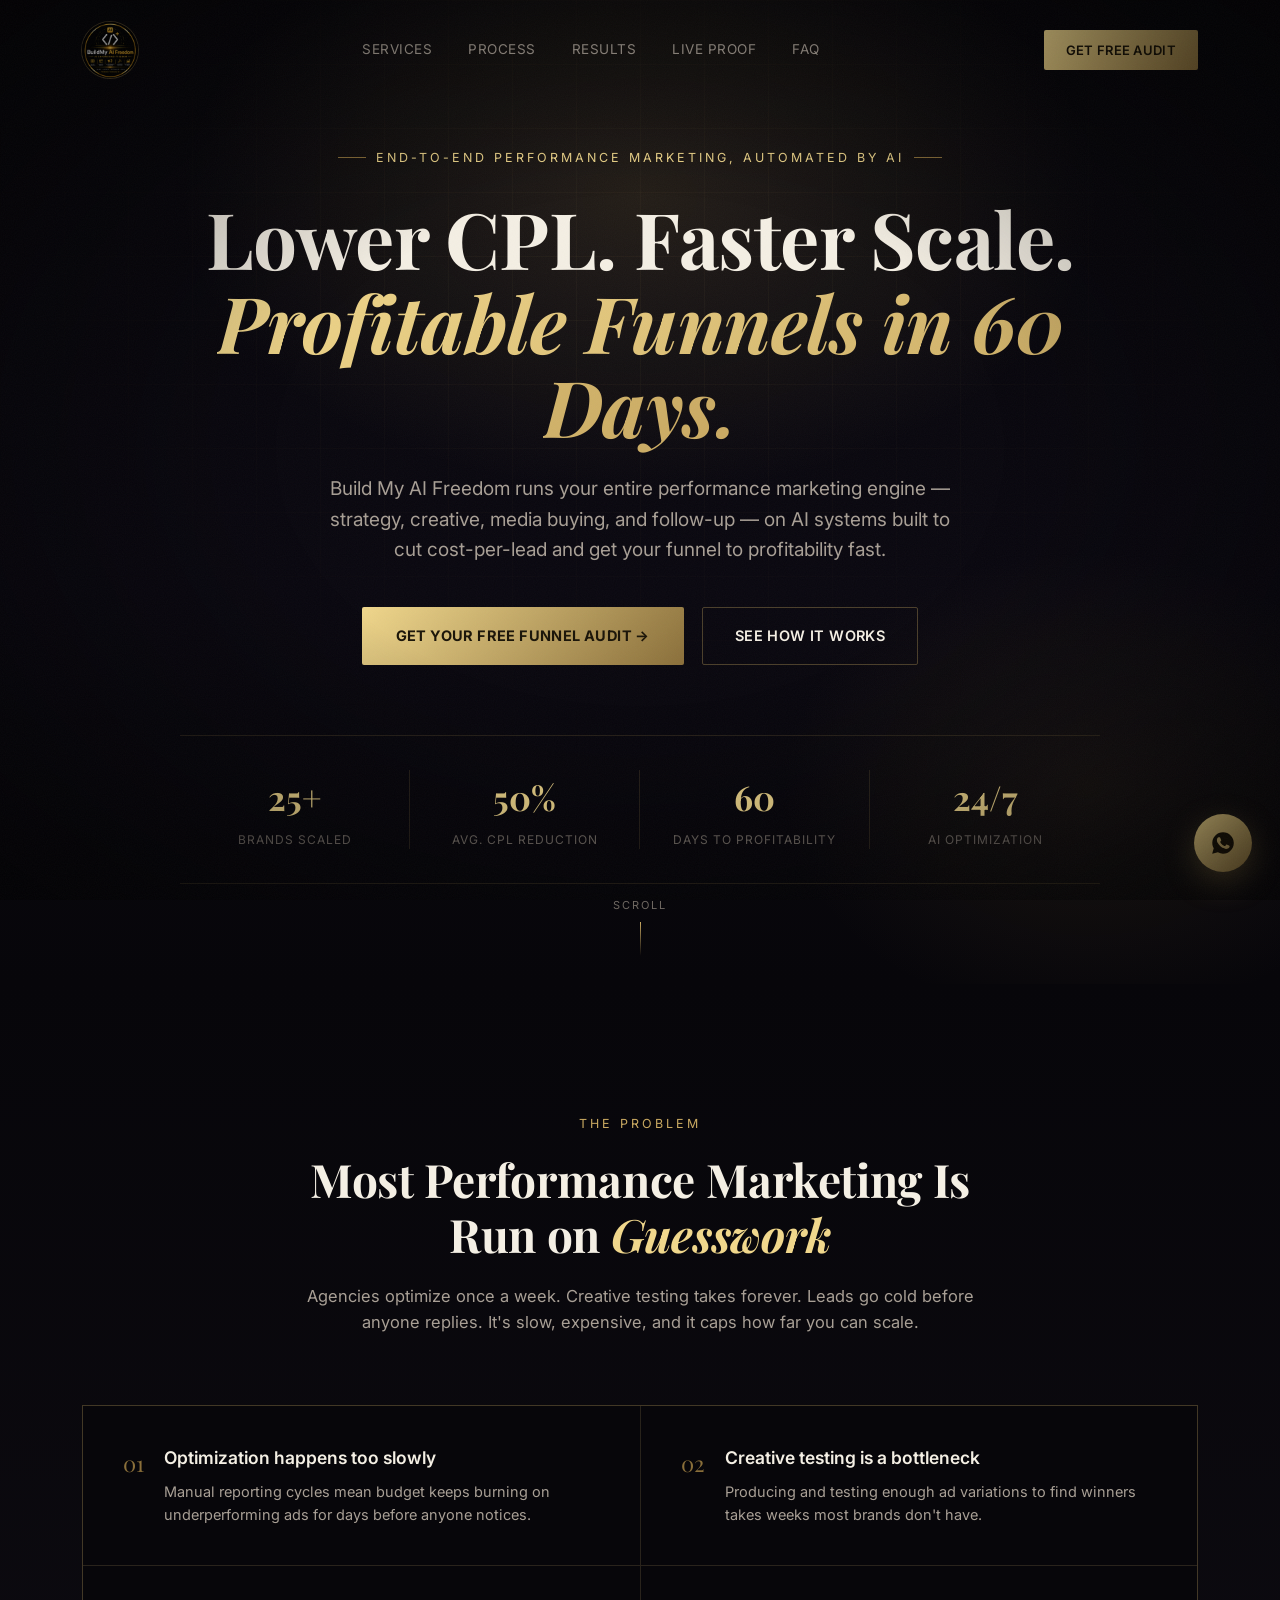
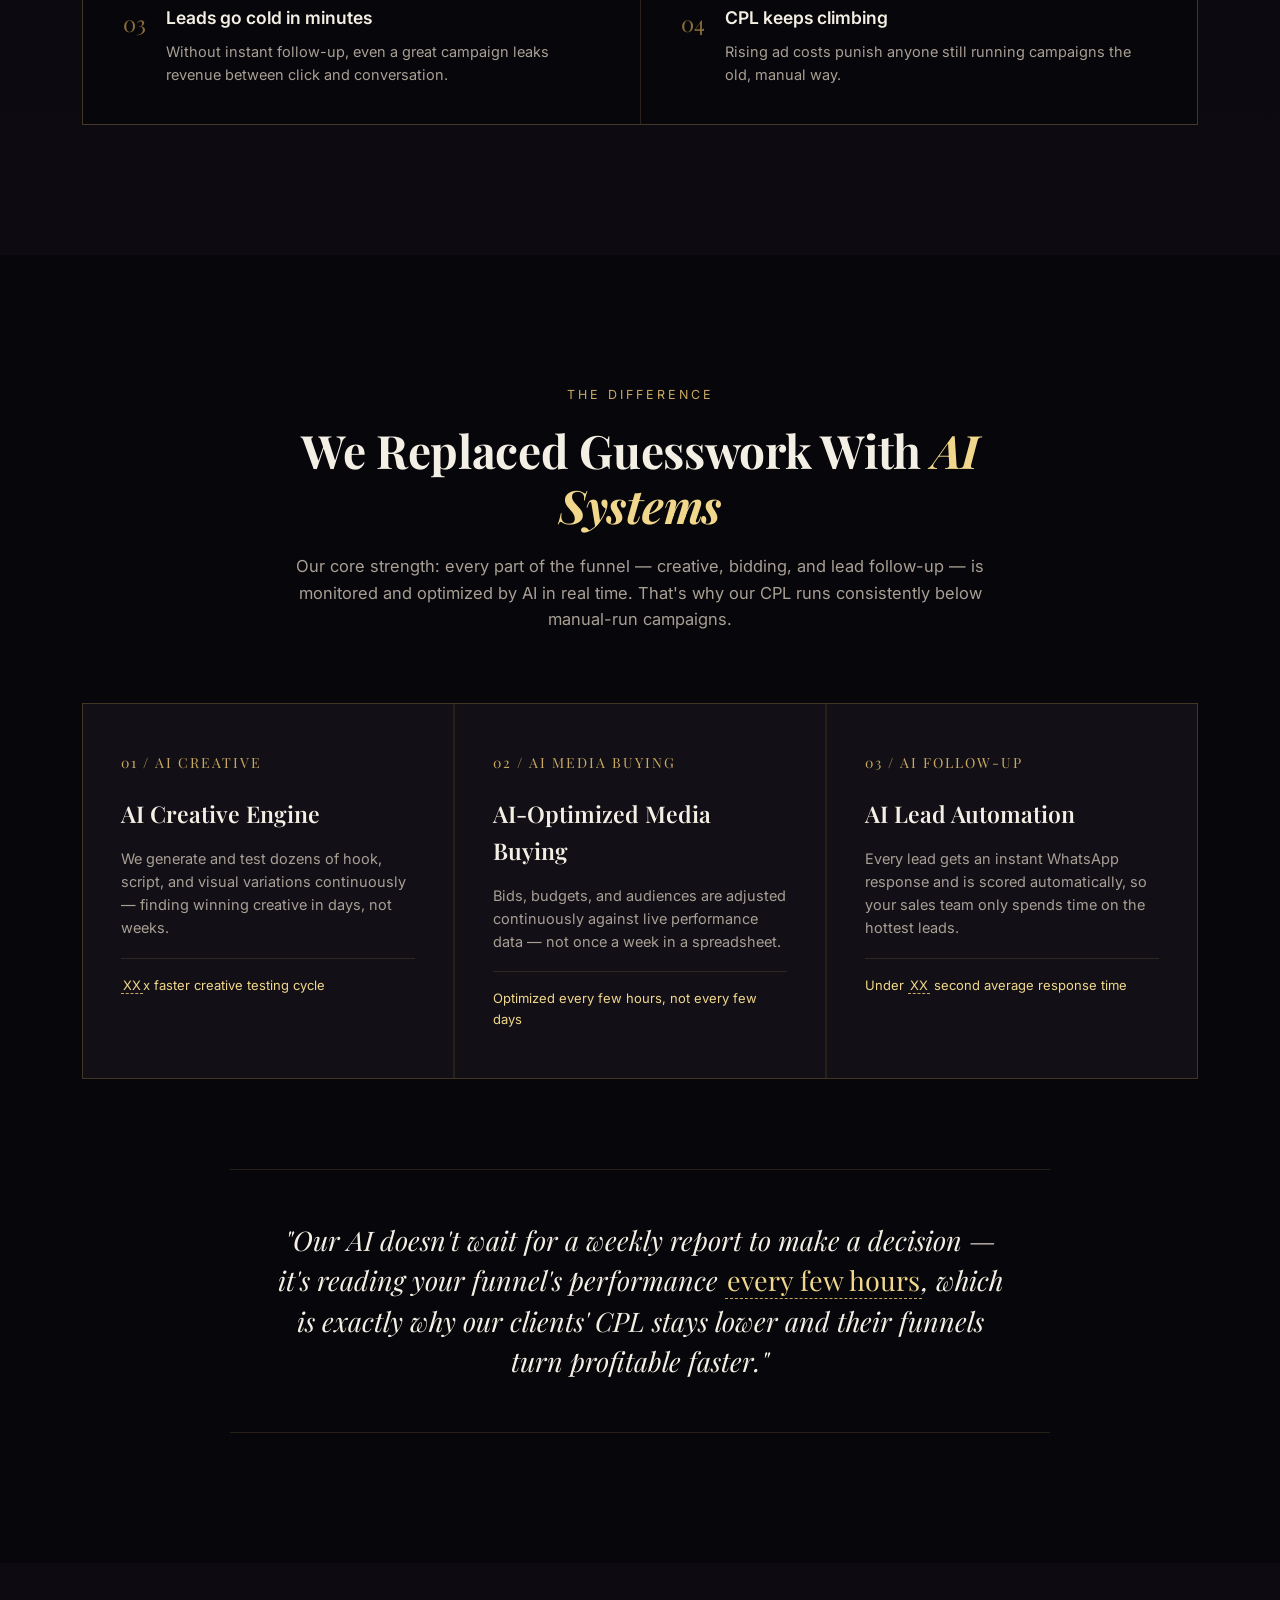
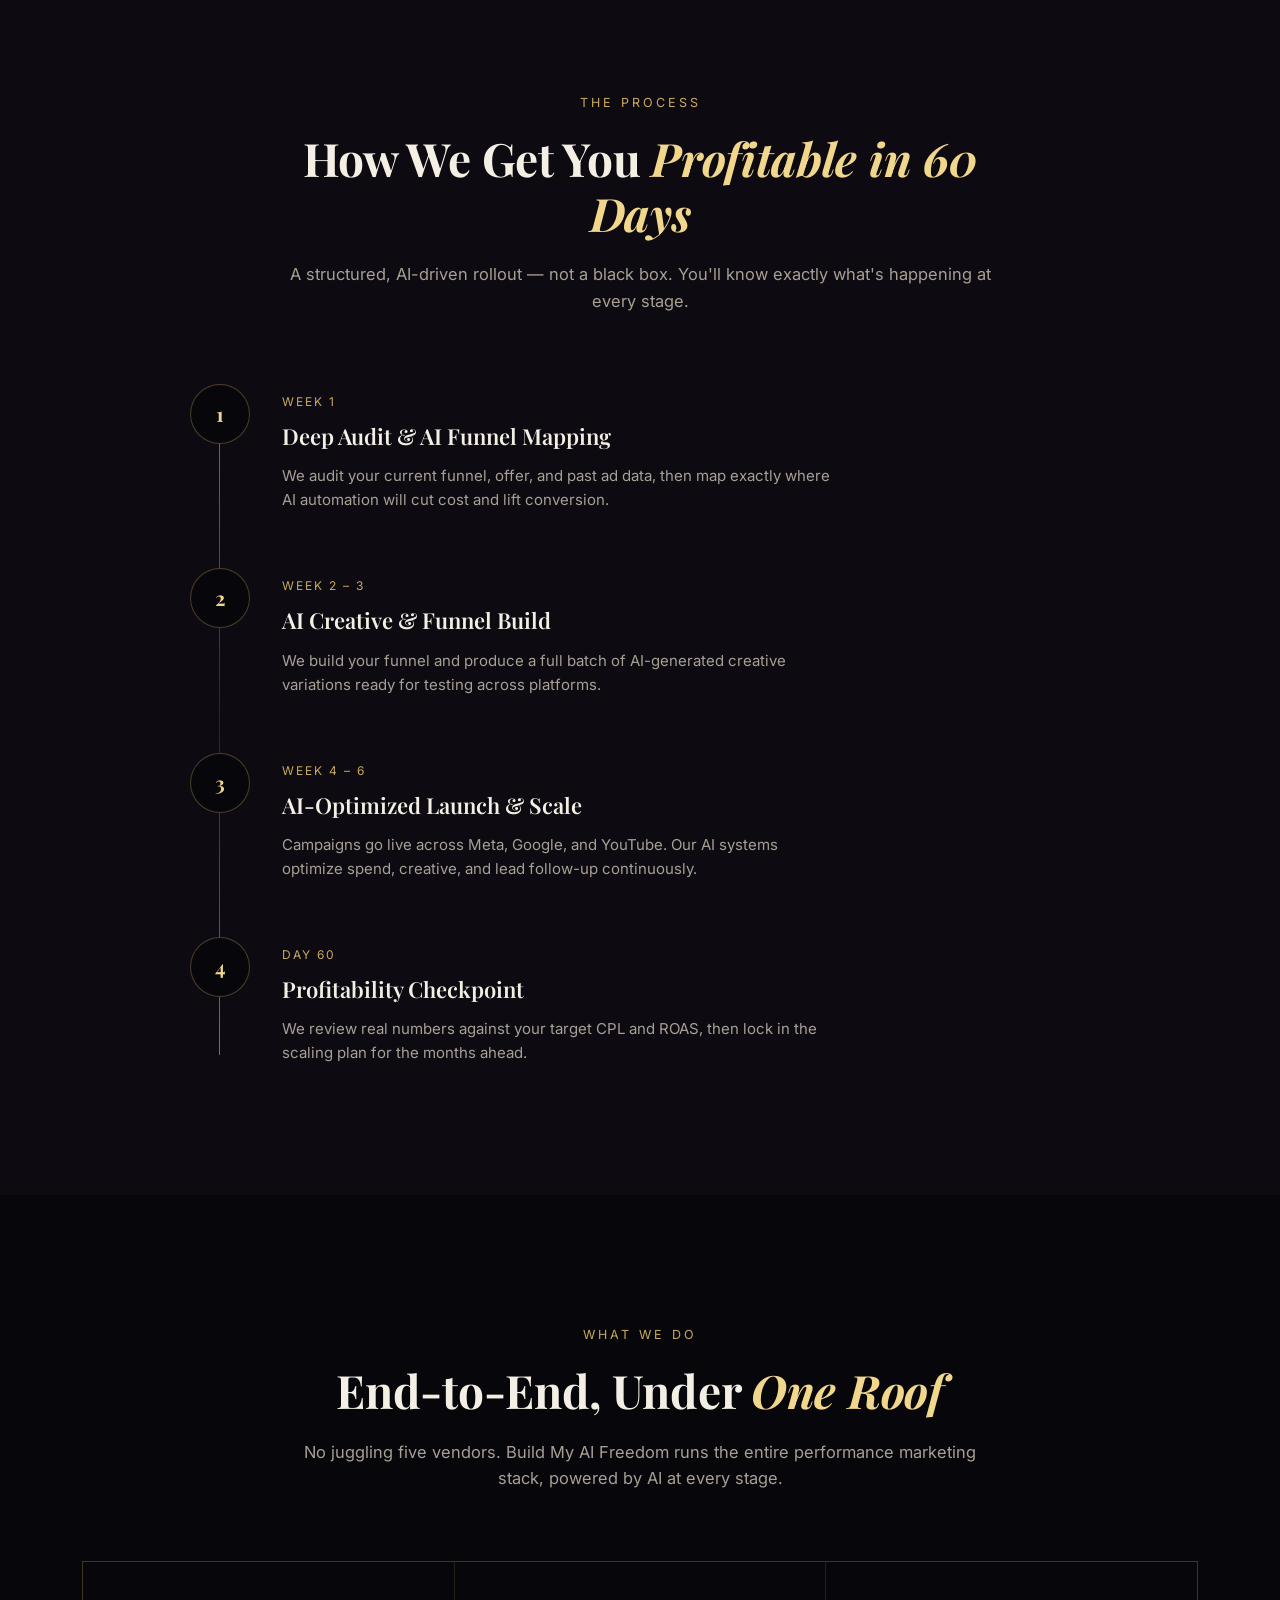
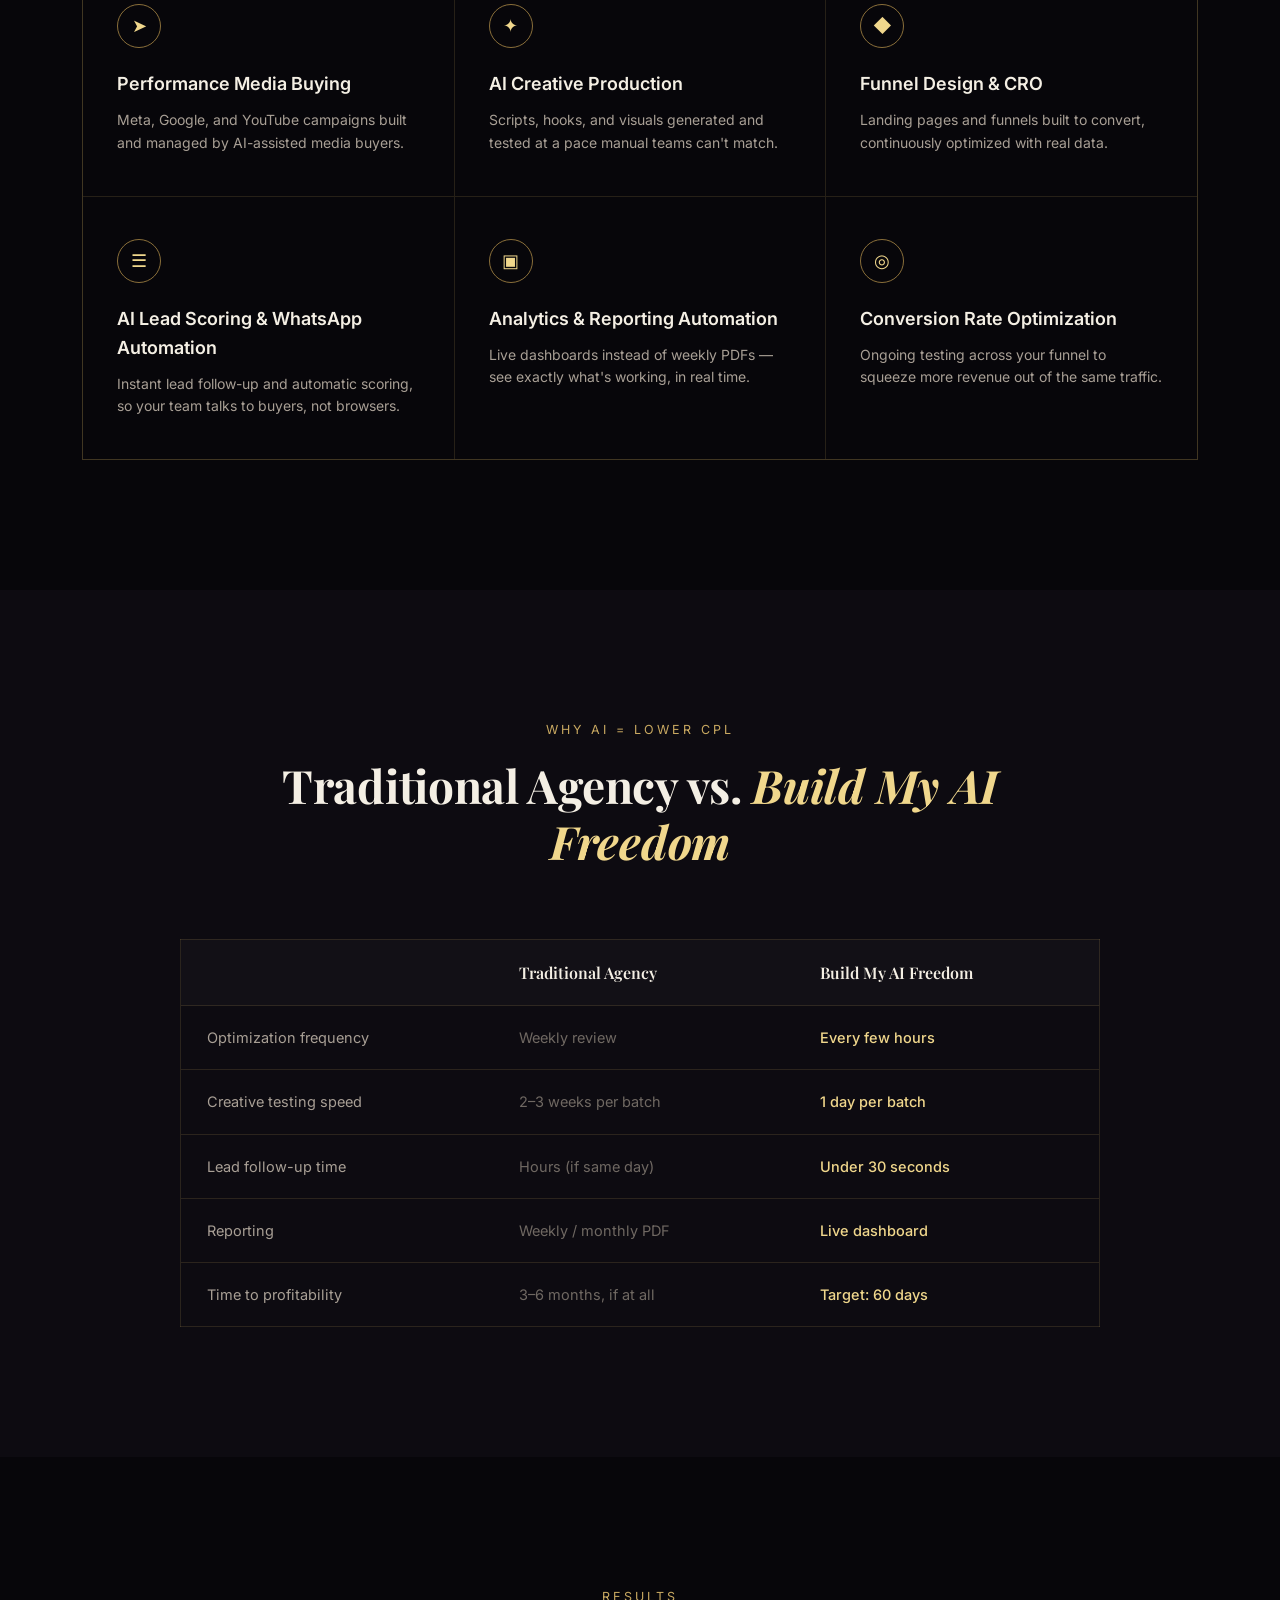
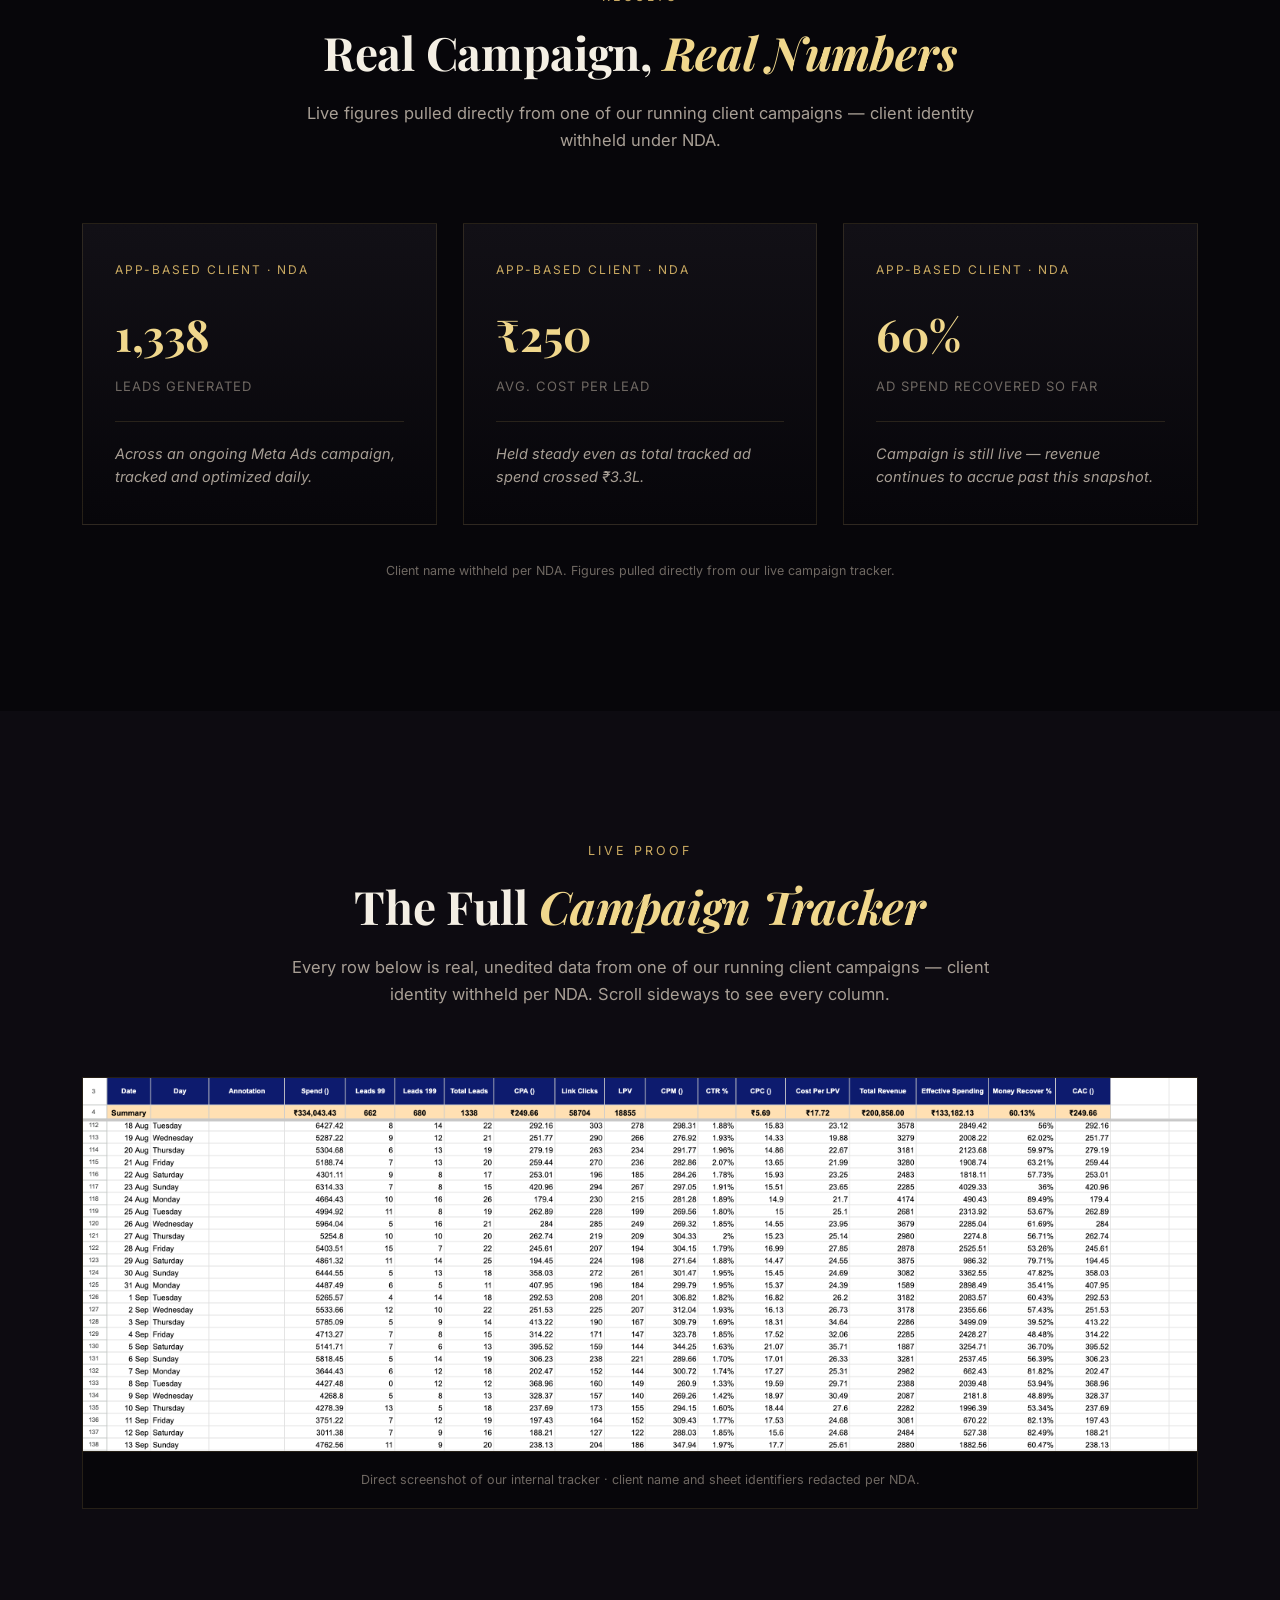
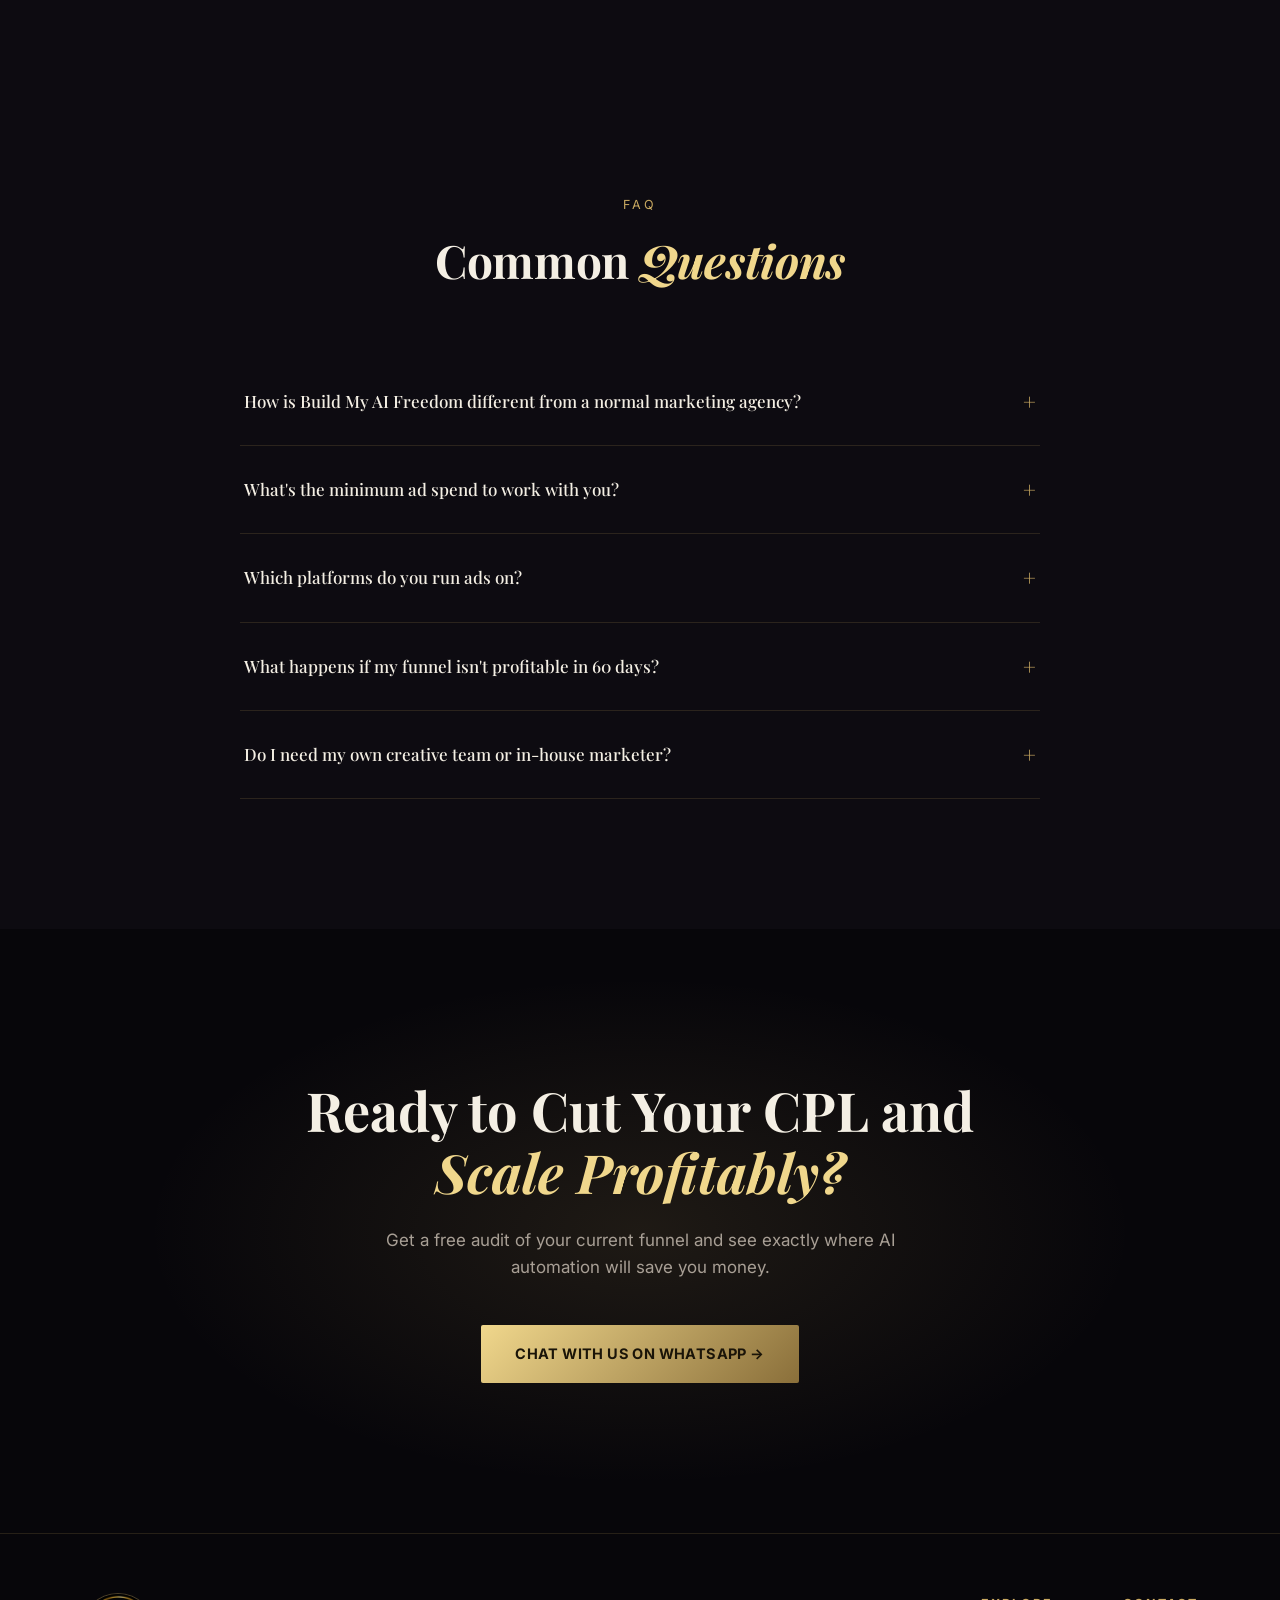
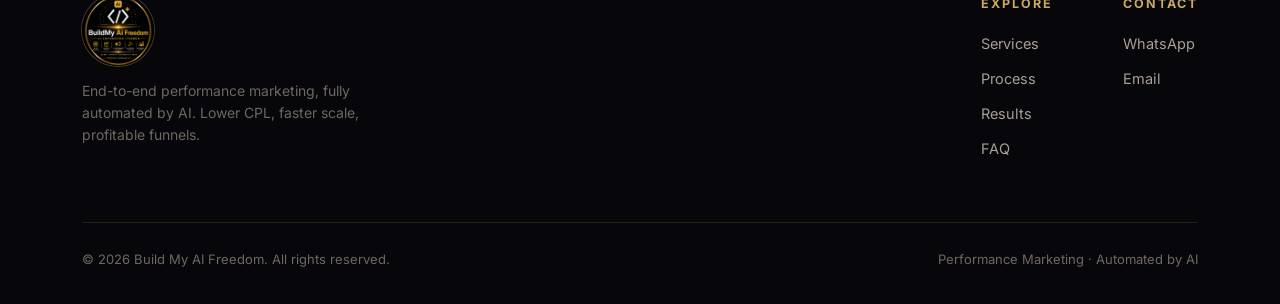
==== commit d05bfe8e: "Make the performance-marketing page the homepage, move Confluence page to /confluence - new/index.ht" ====
--- a/index.html
+++ b/index.html
@@ -429,55 +429,6 @@
     display:block; width:100%; min-width:900px; height:auto;
   }
 
-  /* ---------------- TEAM ---------------- */
-  .founders{
-    display:grid; grid-template-columns:1.2fr 1fr;
-    border:1px solid var(--line);
-    background:var(--bg-card);
-    margin-bottom:26px;
-  }
-  .founders-photo{position:relative; min-height:420px; overflow:hidden;}
-  .founders-photo img{
-    position:absolute; inset:0; width:100%; height:100%;
-    object-fit:cover; object-position:center 35%;
-    transition:transform 1.2s ease;
-  }
-  .founders:hover .founders-photo img{transform:scale(1.03);}
-  .founders-body{
-    padding:52px 46px; border-left:1px solid var(--line);
-    display:flex; flex-direction:column; justify-content:center;
-  }
-  .team-role{
-    display:block; font-size:12px; letter-spacing:2px; text-transform:uppercase;
-    color:var(--gold); margin-bottom:14px;
-  }
-  .founders-body h3{
-    font-family:var(--serif); font-weight:700;
-    font-size:clamp(26px,3vw,36px); line-height:1.15; margin-bottom:22px;
-  }
-  .founders-body blockquote{
-    font-family:var(--serif); font-style:italic;
-    font-size:clamp(17px,1.8vw,20px); line-height:1.55; color:var(--text);
-    border-left:2px solid var(--gold-deep); padding-left:20px;
-  }
-  .founders-body .caption{
-    margin-top:30px; padding-top:18px; border-top:1px solid var(--line);
-    font-size:12.5px; color:var(--text-faint);
-  }
-  .team-grid{display:grid; grid-template-columns:repeat(2,1fr); gap:26px;}
-  .member{
-    display:grid; grid-template-columns:210px 1fr;
-    border:1px solid var(--line);
-    background:linear-gradient(180deg, var(--bg-card), var(--bg));
-    transition:border-color .3s ease, transform .3s ease;
-  }
-  .member:hover{border-color:var(--gold-deep); transform:translateY(-6px);}
-  .member-photo{position:relative; min-height:300px; overflow:hidden; border-right:1px solid var(--line);}
-  .member-photo img{position:absolute; inset:0; width:100%; height:100%; object-fit:cover;}
-  .member-body{padding:34px 30px;}
-  .member-body h3{font-family:var(--serif); font-size:23px; font-weight:600; line-height:1.2; margin-bottom:14px;}
-  .member-body p{color:var(--text-dim); font-size:14.5px;}
-
   /* ---------------- FAQ ---------------- */
   .faq{background:var(--bg-soft);}
   .faq-list{max-width:800px; margin:0 auto;}
@@ -549,10 +500,6 @@
     .hero-stats .stat:nth-child(2){border-right:none;}
     table.compare{font-size:13px;}
     table.compare th, table.compare td{padding:14px;}
-    .founders{grid-template-columns:1fr;}
-    .founders-photo{min-height:0; aspect-ratio:4/3;}
-    .founders-body{border-left:none; border-top:1px solid var(--line); padding:38px 32px;}
-    .team-grid{grid-template-columns:1fr;}
   }
   @media (max-width:600px){
     .wrap{padding:0 22px;}
@@ -560,10 +507,6 @@
     .services-grid{grid-template-columns:1fr;}
     .footer-top{flex-direction:column;}
     .footer-links{gap:40px;}
-    .founders-body{padding:32px 24px;}
-    .member{grid-template-columns:1fr;}
-    .member-photo{min-height:0; aspect-ratio:1/1; border-right:none; border-bottom:1px solid var(--line);}
-    .member-body{padding:28px 24px;}
   }
 </style>
 </head>
@@ -577,7 +520,6 @@
       <a href="#process">Process</a>
       <a href="#results">Results</a>
       <a href="#live-proof">Live Proof</a>
-      <a href="#team">Team</a>
       <a href="#faq">FAQ</a>
     </div>
     <a class="nav-cta" href="https://wa.me/919109637004?text=Hi%20Build%20My%20AI%20Freedom%2C%20I%27d%20like%20a%20free%20funnel%20audit." target="_blank" rel="noopener">
@@ -833,51 +775,6 @@
   </div>
 </section>
 
-<section class="team" id="team">
-  <div class="wrap">
-    <div class="section-head reveal">
-      <span class="section-eyebrow">The Team</span>
-      <h2>The People Behind <em>the AI</em></h2>
-      <p>AI does the heavy lifting. These are the people who design, build and run the systems behind it.</p>
-    </div>
-
-    <div class="founders reveal">
-      <div class="founders-photo">
-        <img src="assets/founders-confluence.jpg" alt="Palash Rajak and Nitin Joshi, co-founders of Build My AI Freedom, at Confluence 2026" width="1400" height="1050" loading="lazy">
-      </div>
-      <div class="founders-body">
-        <span class="team-role">Co-Founders</span>
-        <h3>Palash Rajak &amp;<br>Nitin Joshi</h3>
-        <blockquote>Everyone has AI. Almost no one has an AI Strategy. We build the systems that turn AI from experiments into revenue.</blockquote>
-        <p class="caption">Pictured at Confluence 2026 · Hyatt Ahmedabad</p>
-      </div>
-    </div>
-
-    <div class="team-grid reveal">
-      <article class="member">
-        <div class="member-photo">
-          <img src="images/team/mrunali-daharwal.webp" alt="Mrunali Daharwal, Lead Guardian at Build My AI Freedom" width="500" height="500" loading="lazy" style="object-position:52% 30%;">
-        </div>
-        <div class="member-body">
-          <span class="team-role">Lead Guardian</span>
-          <h3>Mrunali Daharwal</h3>
-          <p>Mrunali is our Lead Engagement Strategist. She specializes in intelligent customer interaction, ensuring every touchpoint in your sales cycle is optimized. She builds advanced AI workflows that streamline your pipeline, making sure no lead ever falls through the cracks.</p>
-        </div>
-      </article>
-      <article class="member">
-        <div class="member-photo">
-          <img src="images/team/vaishnavi-verma.webp" alt="Vaishnavi Verma, Automation Specialist at Build My AI Freedom" width="500" height="500" loading="lazy" style="object-position:58% 20%;">
-        </div>
-        <div class="member-body">
-          <span class="team-role">Automation Specialist</span>
-          <h3>Vaishnavi Verma</h3>
-          <p>Vaishnavi is an expert in AI Automation and Funnel Architecture. By blending technical automation with deep consumer psychology, she has successfully scaled multiple service-based businesses into global powerhouses through the art of automated, personalized engagement.</p>
-        </div>
-      </article>
-    </div>
-  </div>
-</section>
-
 <section class="faq" id="faq">
   <div class="wrap">
     <div class="section-head reveal">
@@ -931,7 +828,6 @@
           <a href="#services">Services</a>
           <a href="#process">Process</a>
           <a href="#results">Results</a>
-          <a href="#team">Team</a>
           <a href="#faq">FAQ</a>
         </div>
         <div class="footer-col">
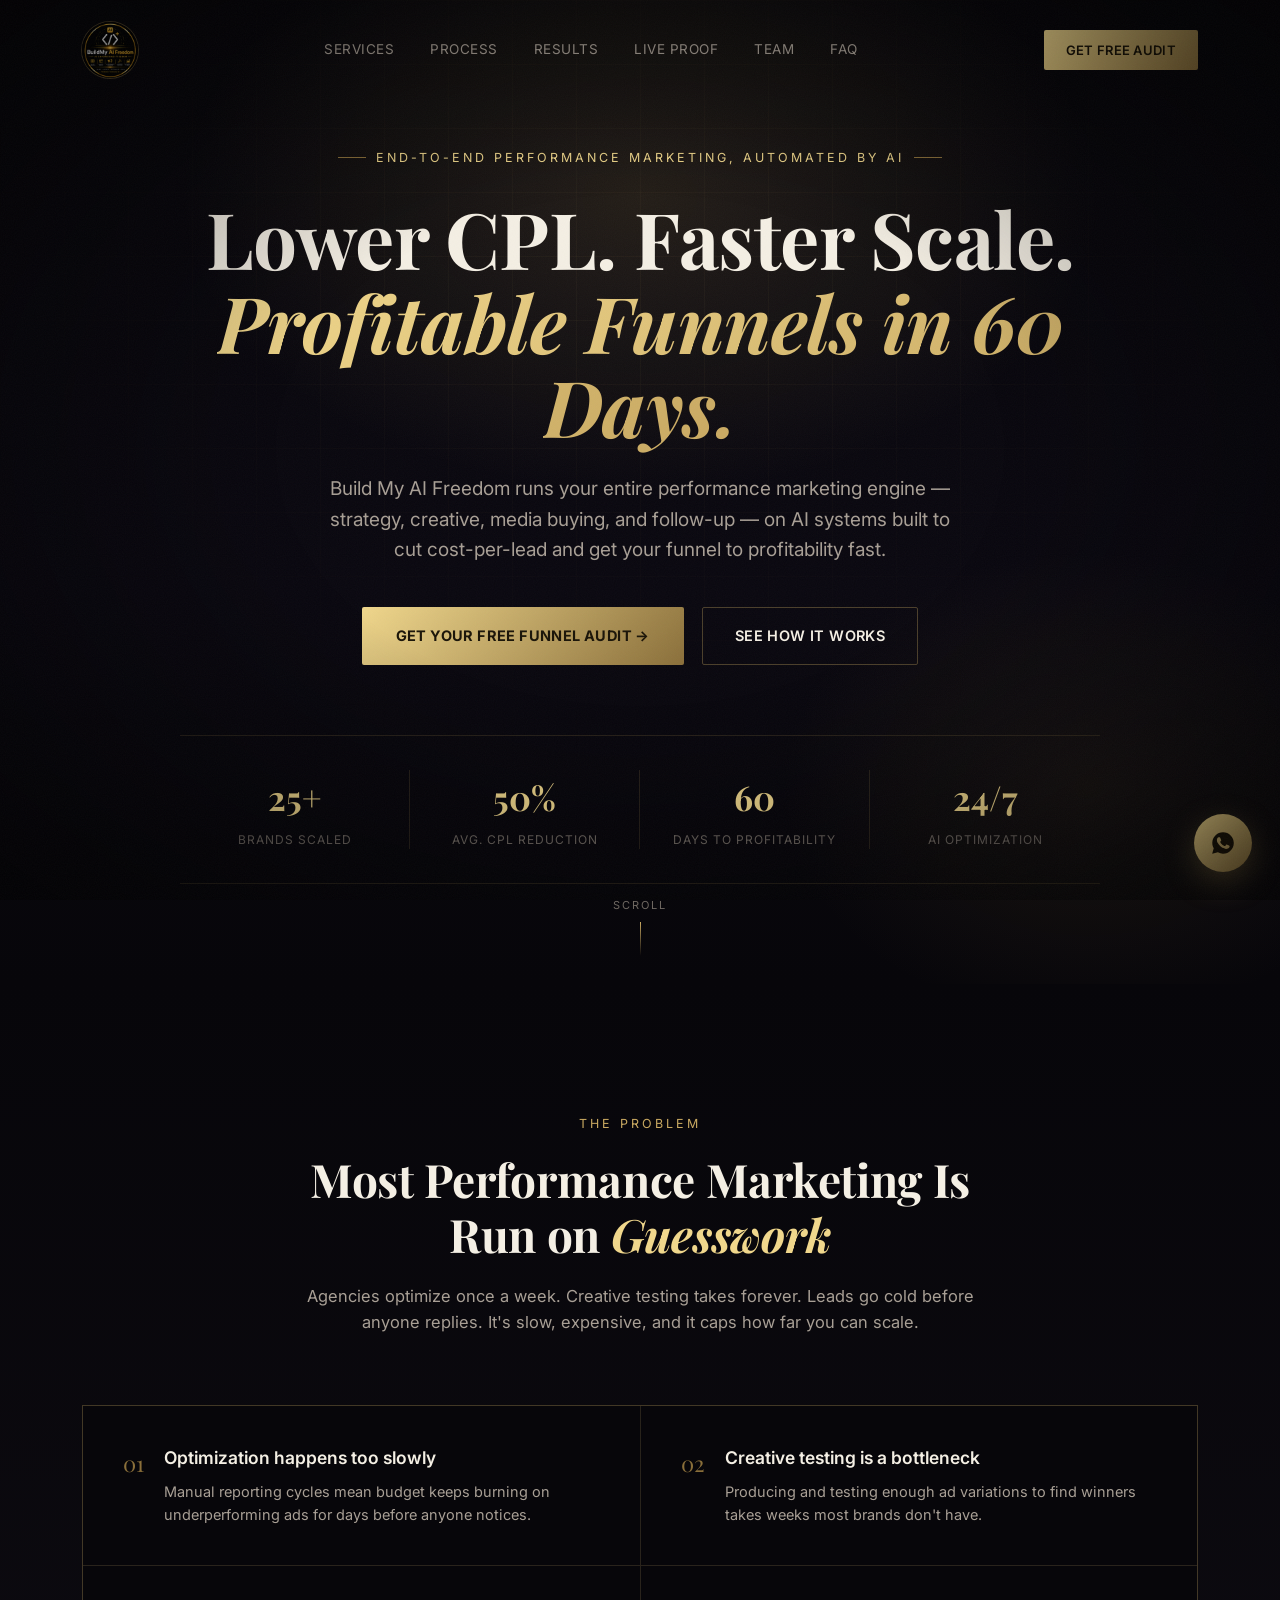
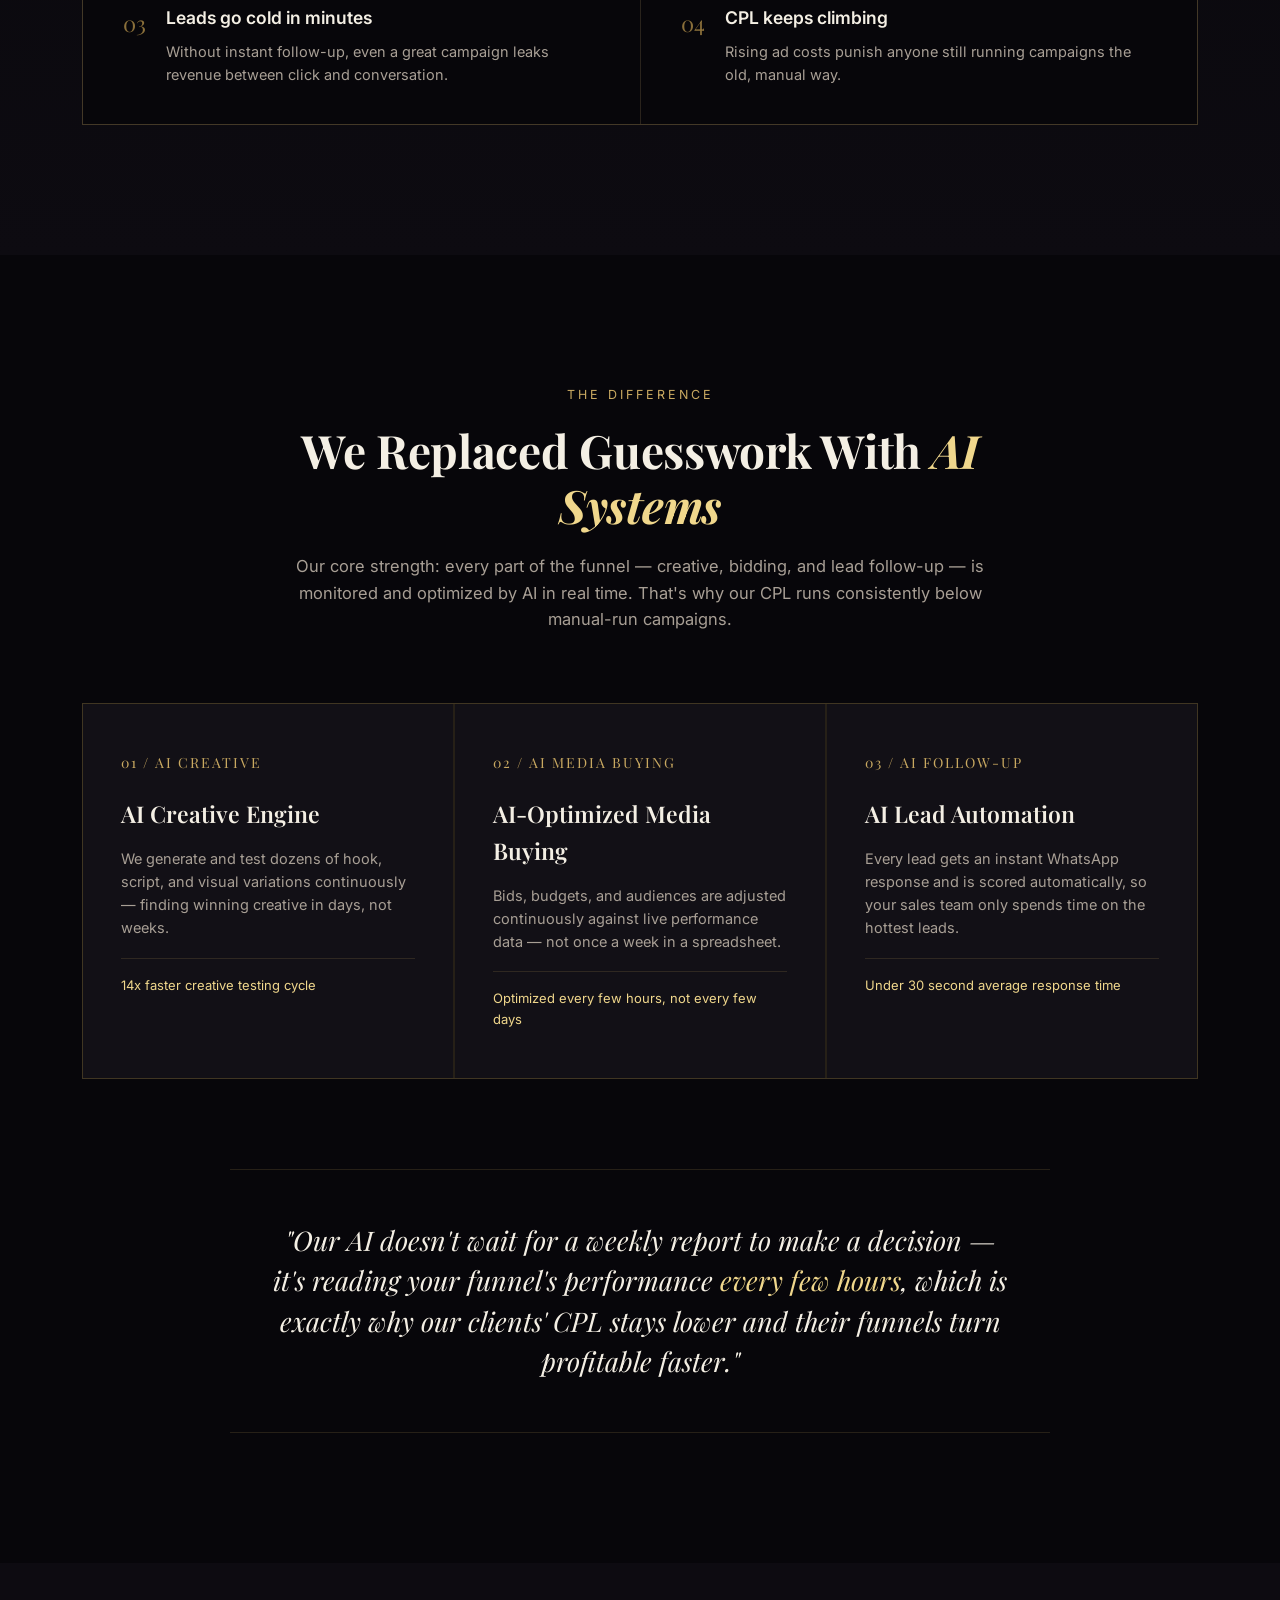
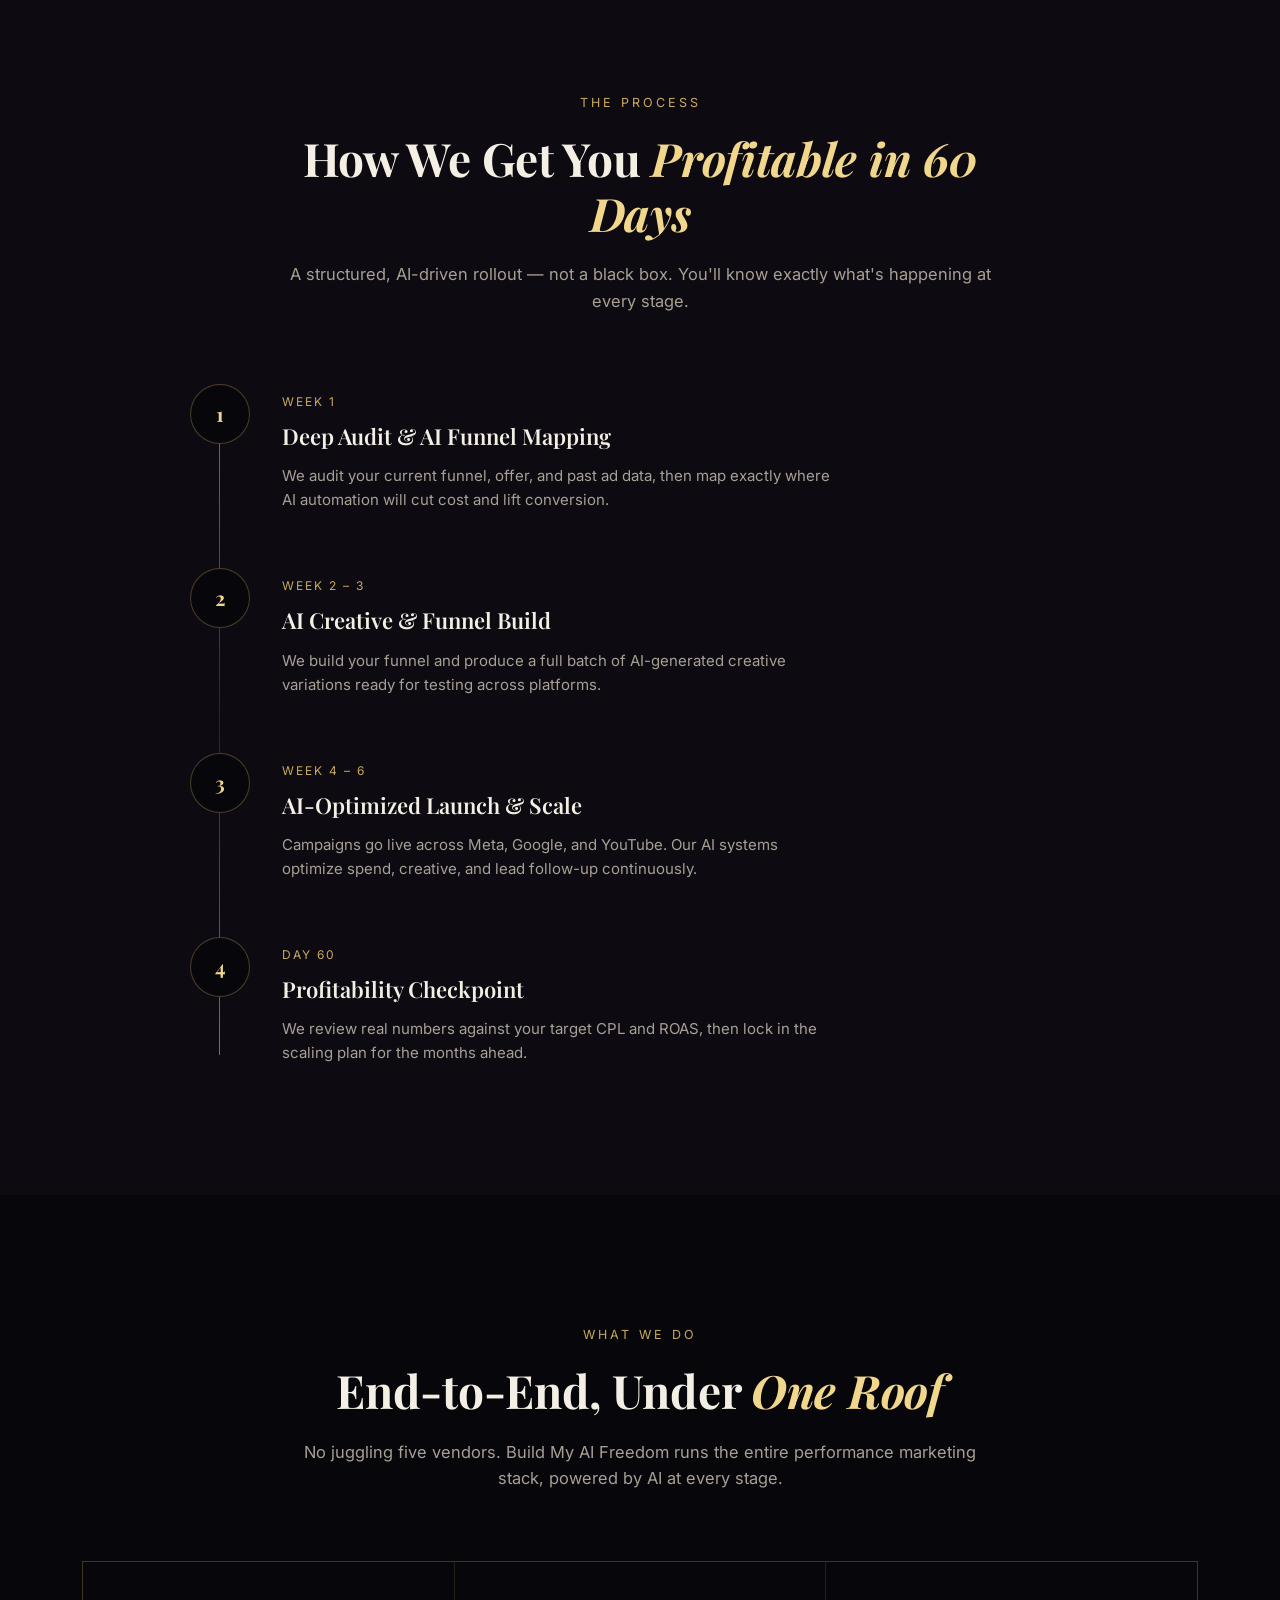
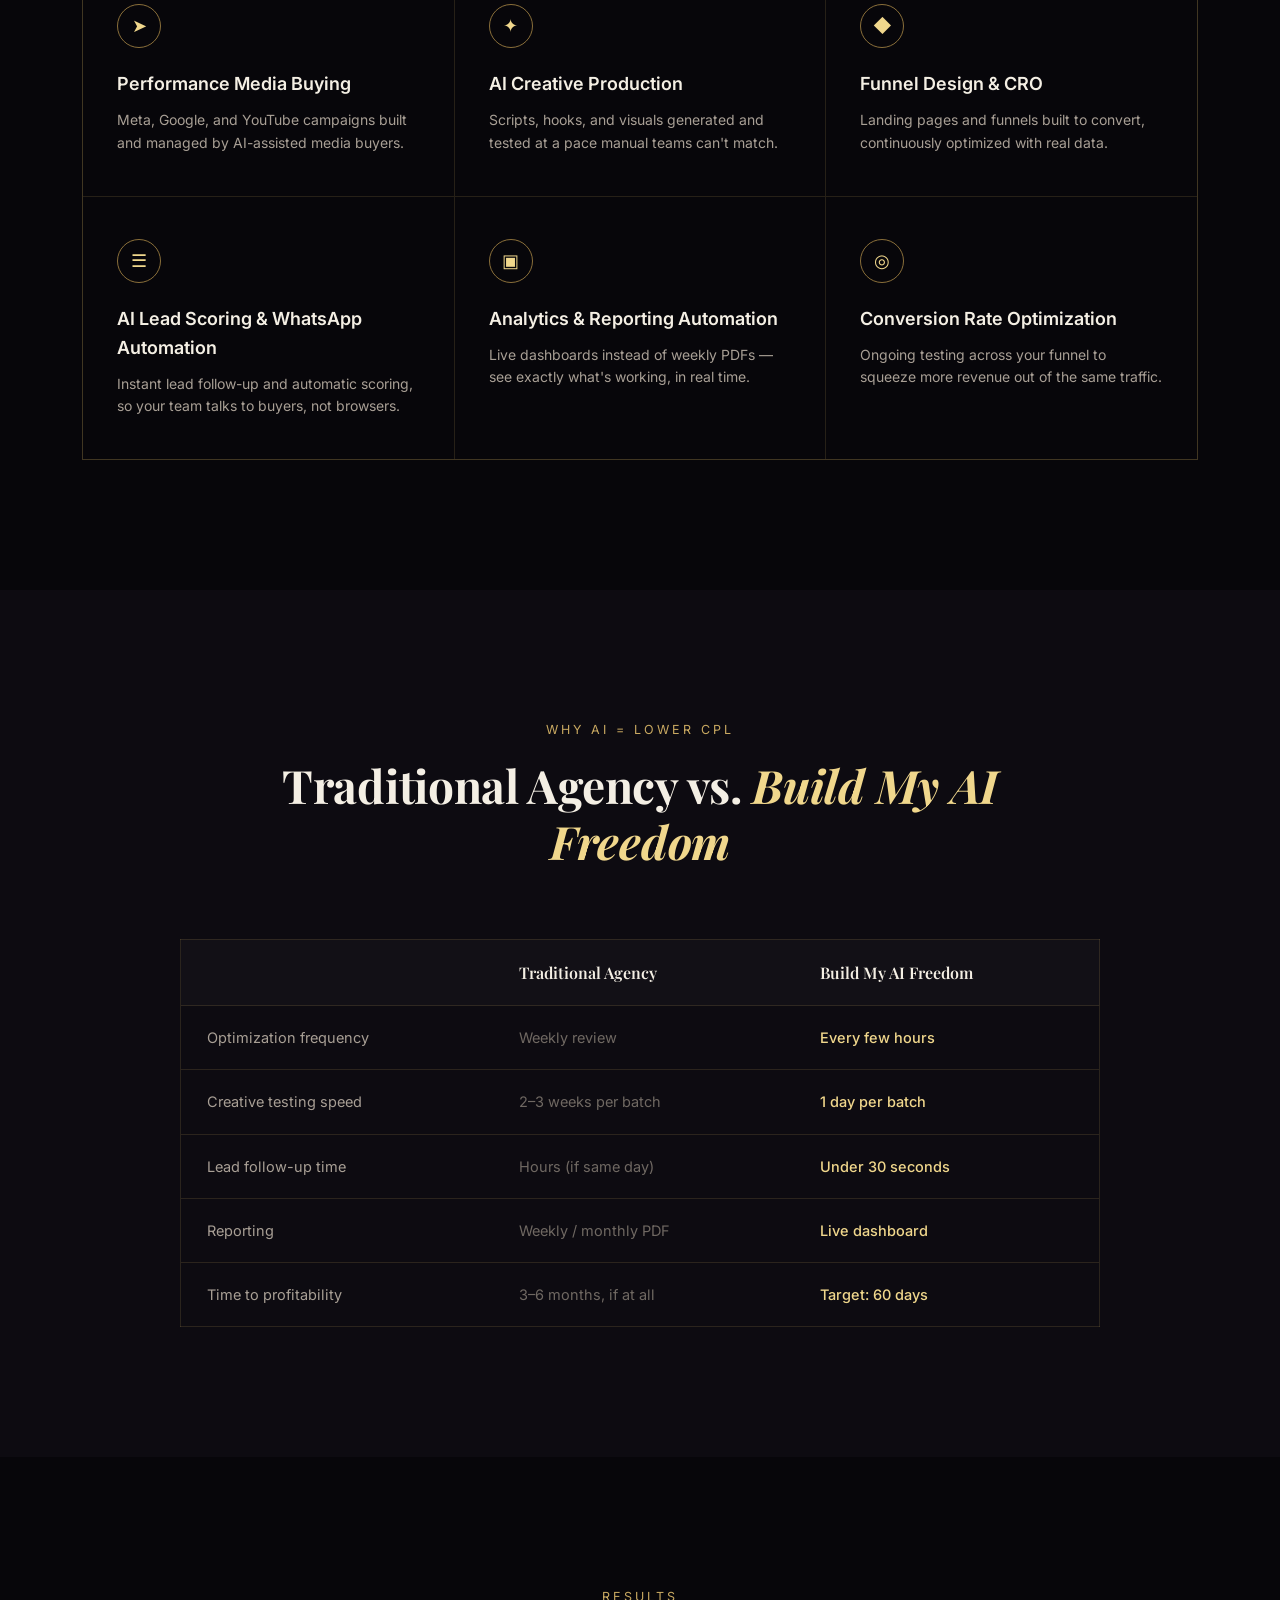
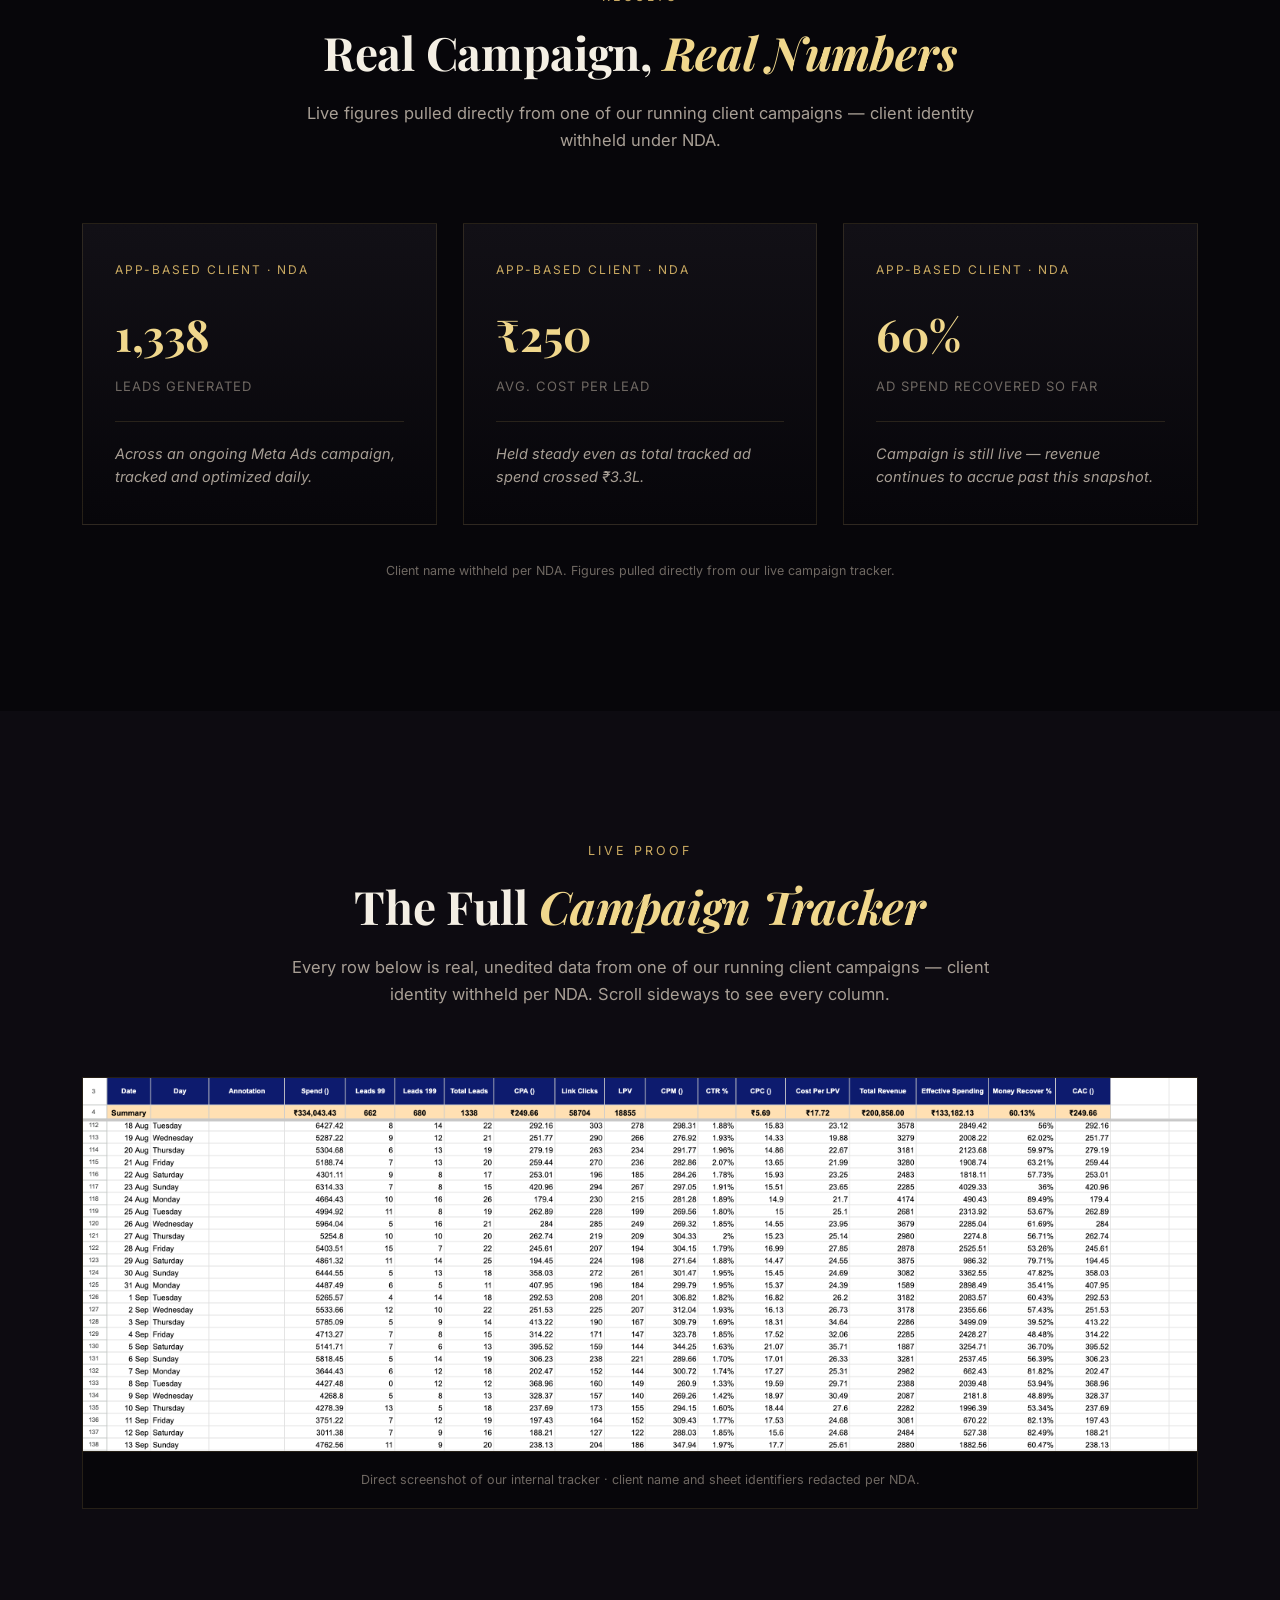
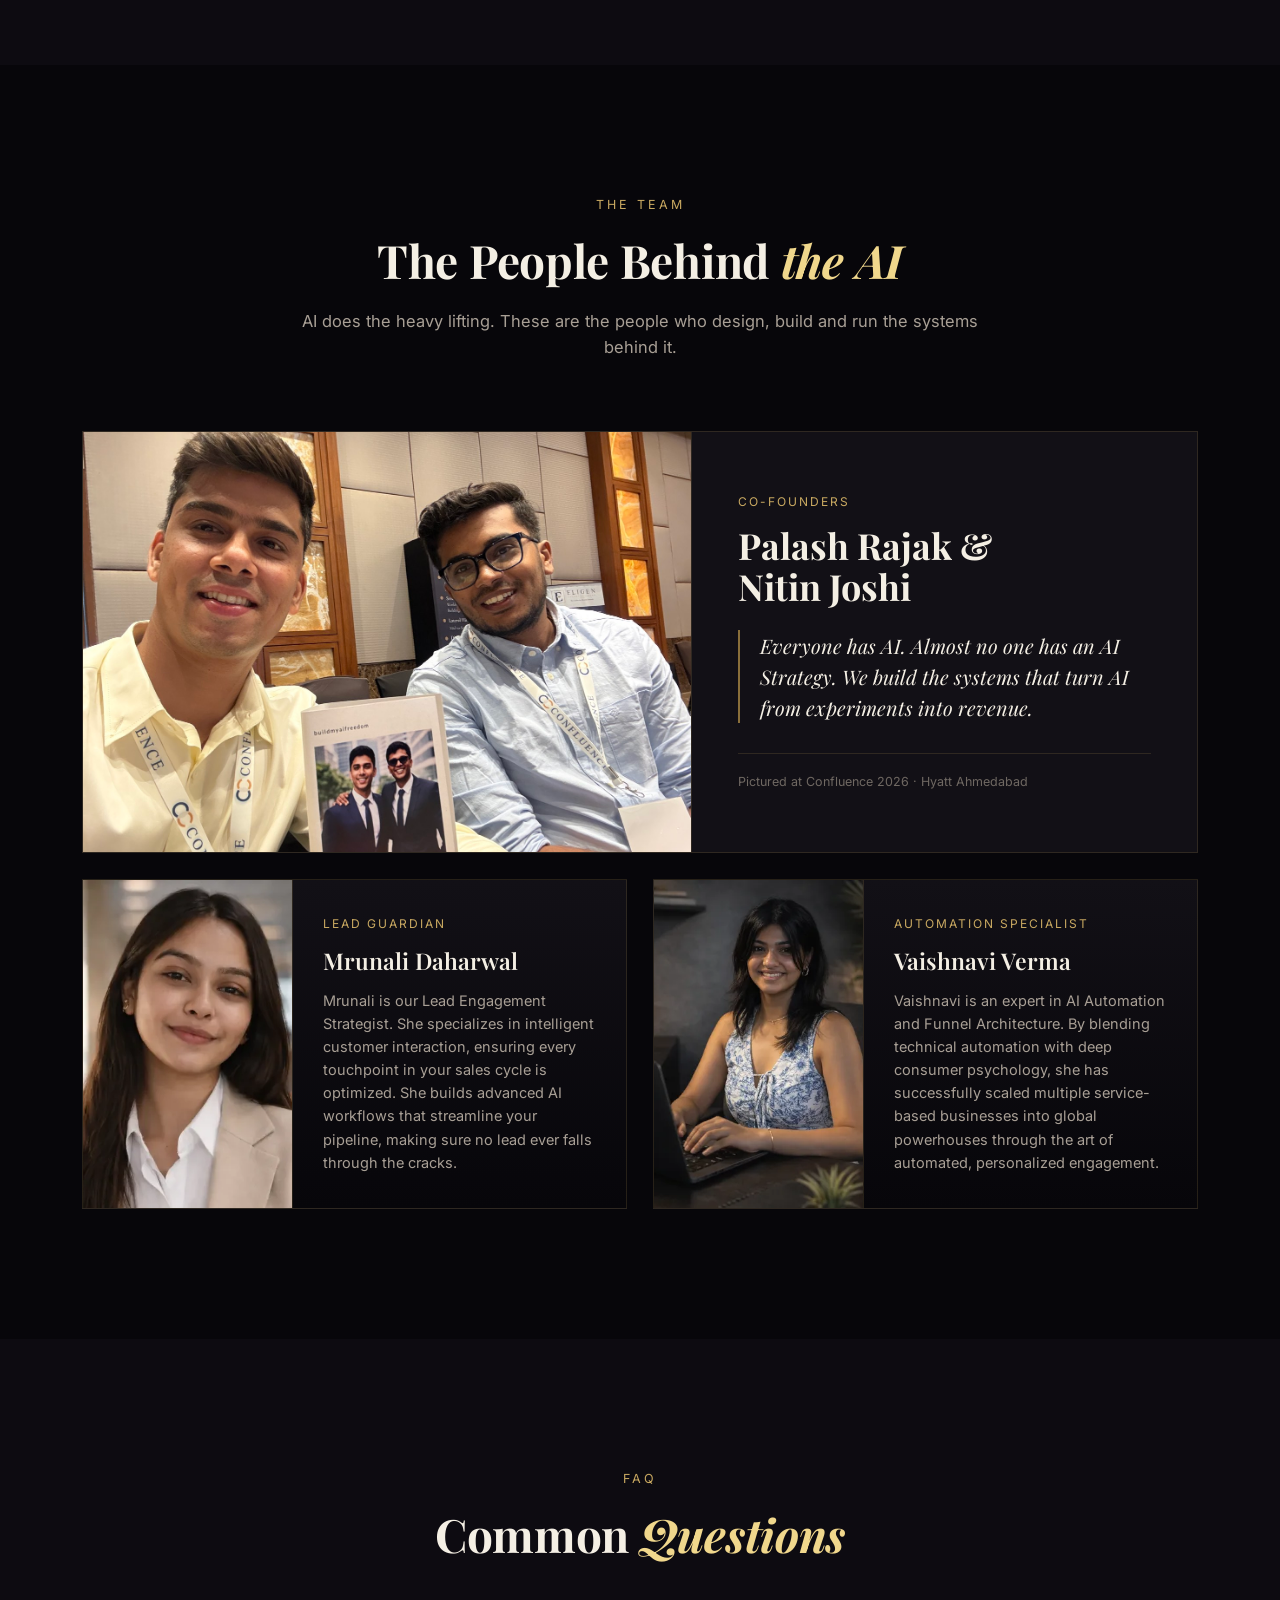
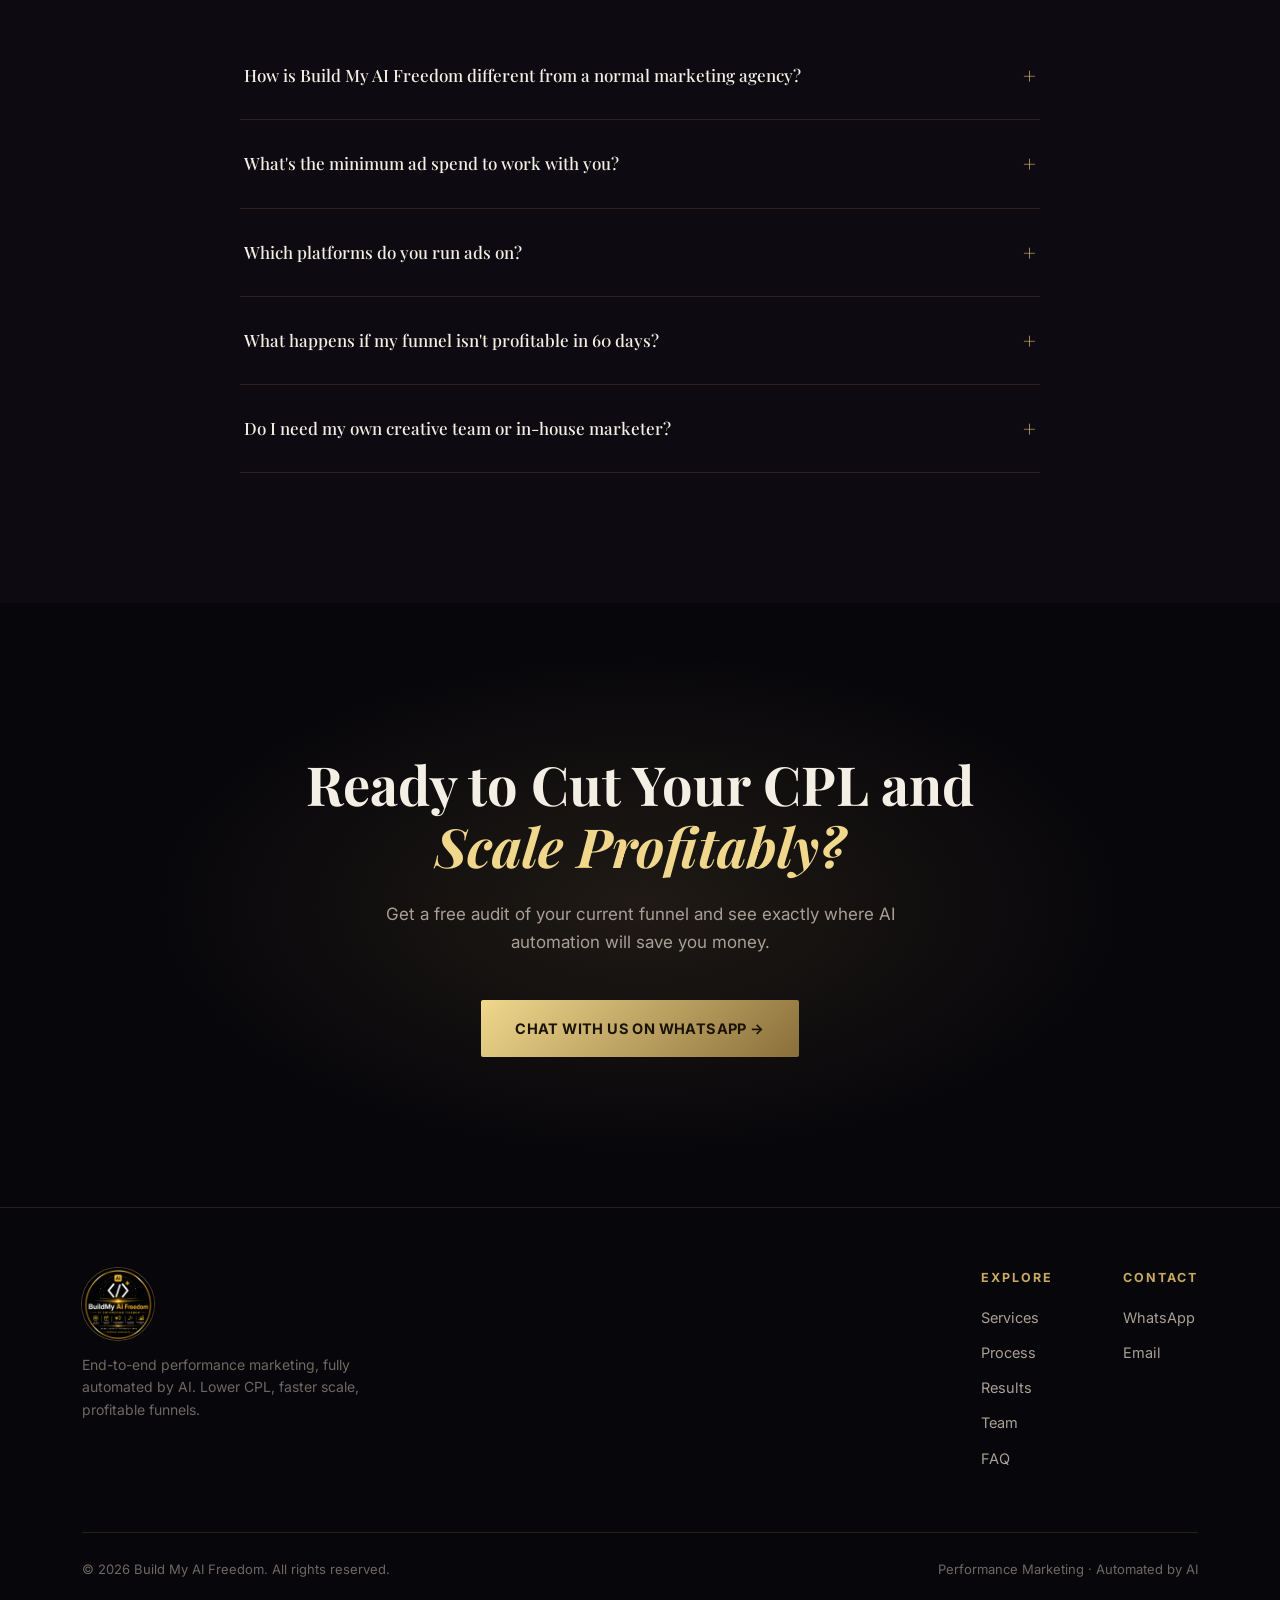
==== commit 00a96445: "Fill placeholder stats, finish the quote styling, update support email - "XXx faster creative testin" ====
--- a/index.html
+++ b/index.html
@@ -81,6 +81,9 @@
     white-space:nowrap;
   }
 
+  /* finished copy that still wants emphasis — no placeholder underline */
+  .accent{color:var(--gold-bright);}
+
   ::selection{background:var(--gold-deep); color:#fff;}
 
   /* ---------------- NAV ---------------- */
@@ -428,6 +431,55 @@
   .tracker-screenshot-scroll img{
     display:block; width:100%; min-width:900px; height:auto;
   }
+
+  /* ---------------- TEAM ---------------- */
+  .founders{
+    display:grid; grid-template-columns:1.2fr 1fr;
+    border:1px solid var(--line);
+    background:var(--bg-card);
+    margin-bottom:26px;
+  }
+  .founders-photo{position:relative; min-height:420px; overflow:hidden;}
+  .founders-photo img{
+    position:absolute; inset:0; width:100%; height:100%;
+    object-fit:cover; object-position:center 35%;
+    transition:transform 1.2s ease;
+  }
+  .founders:hover .founders-photo img{transform:scale(1.03);}
+  .founders-body{
+    padding:52px 46px; border-left:1px solid var(--line);
+    display:flex; flex-direction:column; justify-content:center;
+  }
+  .team-role{
+    display:block; font-size:12px; letter-spacing:2px; text-transform:uppercase;
+    color:var(--gold); margin-bottom:14px;
+  }
+  .founders-body h3{
+    font-family:var(--serif); font-weight:700;
+    font-size:clamp(26px,3vw,36px); line-height:1.15; margin-bottom:22px;
+  }
+  .founders-body blockquote{
+    font-family:var(--serif); font-style:italic;
+    font-size:clamp(17px,1.8vw,20px); line-height:1.55; color:var(--text);
+    border-left:2px solid var(--gold-deep); padding-left:20px;
+  }
+  .founders-body .caption{
+    margin-top:30px; padding-top:18px; border-top:1px solid var(--line);
+    font-size:12.5px; color:var(--text-faint);
+  }
+  .team-grid{display:grid; grid-template-columns:repeat(2,1fr); gap:26px;}
+  .member{
+    display:grid; grid-template-columns:210px 1fr;
+    border:1px solid var(--line);
+    background:linear-gradient(180deg, var(--bg-card), var(--bg));
+    transition:border-color .3s ease, transform .3s ease;
+  }
+  .member:hover{border-color:var(--gold-deep); transform:translateY(-6px);}
+  .member-photo{position:relative; min-height:300px; overflow:hidden; border-right:1px solid var(--line);}
+  .member-photo img{position:absolute; inset:0; width:100%; height:100%; object-fit:cover;}
+  .member-body{padding:34px 30px;}
+  .member-body h3{font-family:var(--serif); font-size:23px; font-weight:600; line-height:1.2; margin-bottom:14px;}
+  .member-body p{color:var(--text-dim); font-size:14.5px;}
 
   /* ---------------- FAQ ---------------- */
   .faq{background:var(--bg-soft);}
@@ -500,6 +552,10 @@
     .hero-stats .stat:nth-child(2){border-right:none;}
     table.compare{font-size:13px;}
     table.compare th, table.compare td{padding:14px;}
+    .founders{grid-template-columns:1fr;}
+    .founders-photo{min-height:0; aspect-ratio:4/3;}
+    .founders-body{border-left:none; border-top:1px solid var(--line); padding:38px 32px;}
+    .team-grid{grid-template-columns:1fr;}
   }
   @media (max-width:600px){
     .wrap{padding:0 22px;}
@@ -507,6 +563,10 @@
     .services-grid{grid-template-columns:1fr;}
     .footer-top{flex-direction:column;}
     .footer-links{gap:40px;}
+    .founders-body{padding:32px 24px;}
+    .member{grid-template-columns:1fr;}
+    .member-photo{min-height:0; aspect-ratio:1/1; border-right:none; border-bottom:1px solid var(--line);}
+    .member-body{padding:28px 24px;}
   }
 </style>
 </head>
@@ -520,6 +580,7 @@
       <a href="#process">Process</a>
       <a href="#results">Results</a>
       <a href="#live-proof">Live Proof</a>
+      <a href="#team">Team</a>
       <a href="#faq">FAQ</a>
     </div>
     <a class="nav-cta" href="https://wa.me/919109637004?text=Hi%20Build%20My%20AI%20Freedom%2C%20I%27d%20like%20a%20free%20funnel%20audit." target="_blank" rel="noopener">
@@ -602,7 +663,7 @@
         <span class="num">01 / AI CREATIVE</span>
         <h3>AI Creative Engine</h3>
         <p>We generate and test dozens of hook, script, and visual variations continuously — finding winning creative in days, not weeks.</p>
-        <div class="stat-line"><span class="fill-me">XX</span>x faster creative testing cycle</div>
+        <div class="stat-line">14x faster creative testing cycle</div>
       </div>
       <div class="pillar">
         <span class="num">02 / AI MEDIA BUYING</span>
@@ -614,11 +675,11 @@
         <span class="num">03 / AI FOLLOW-UP</span>
         <h3>AI Lead Automation</h3>
         <p>Every lead gets an instant WhatsApp response and is scored automatically, so your sales team only spends time on the hottest leads.</p>
-        <div class="stat-line">Under <span class="fill-me">XX</span> second average response time</div>
+        <div class="stat-line">Under 30 second average response time</div>
       </div>
     </div>
     <div class="highlight-quote reveal">
-      <p>"Our AI doesn't wait for a weekly report to make a decision — it's reading your funnel's performance <span class="fill-me">every few hours</span>, which is exactly why our clients' CPL stays lower and their funnels turn profitable faster."</p>
+      <p>"Our AI doesn't wait for a weekly report to make a decision — it's reading your funnel's performance <span class="accent">every few hours</span>, which is exactly why our clients' CPL stays lower and their funnels turn profitable faster."</p>
     </div>
   </div>
 </section>
@@ -775,6 +836,51 @@
   </div>
 </section>
 
+<section class="team" id="team">
+  <div class="wrap">
+    <div class="section-head reveal">
+      <span class="section-eyebrow">The Team</span>
+      <h2>The People Behind <em>the AI</em></h2>
+      <p>AI does the heavy lifting. These are the people who design, build and run the systems behind it.</p>
+    </div>
+
+    <div class="founders reveal">
+      <div class="founders-photo">
+        <img src="assets/founders-confluence.jpg" alt="Palash Rajak and Nitin Joshi, co-founders of Build My AI Freedom, at Confluence 2026" width="1400" height="1050" loading="lazy">
+      </div>
+      <div class="founders-body">
+        <span class="team-role">Co-Founders</span>
+        <h3>Palash Rajak &amp;<br>Nitin Joshi</h3>
+        <blockquote>Everyone has AI. Almost no one has an AI Strategy. We build the systems that turn AI from experiments into revenue.</blockquote>
+        <p class="caption">Pictured at Confluence 2026 · Hyatt Ahmedabad</p>
+      </div>
+    </div>
+
+    <div class="team-grid reveal">
+      <article class="member">
+        <div class="member-photo">
+          <img src="images/team/mrunali-daharwal.webp" alt="Mrunali Daharwal, Lead Guardian at Build My AI Freedom" width="500" height="500" loading="lazy" style="object-position:52% 30%;">
+        </div>
+        <div class="member-body">
+          <span class="team-role">Lead Guardian</span>
+          <h3>Mrunali Daharwal</h3>
+          <p>Mrunali is our Lead Engagement Strategist. She specializes in intelligent customer interaction, ensuring every touchpoint in your sales cycle is optimized. She builds advanced AI workflows that streamline your pipeline, making sure no lead ever falls through the cracks.</p>
+        </div>
+      </article>
+      <article class="member">
+        <div class="member-photo">
+          <img src="images/team/vaishnavi-verma.webp" alt="Vaishnavi Verma, Automation Specialist at Build My AI Freedom" width="500" height="500" loading="lazy" style="object-position:58% 20%;">
+        </div>
+        <div class="member-body">
+          <span class="team-role">Automation Specialist</span>
+          <h3>Vaishnavi Verma</h3>
+          <p>Vaishnavi is an expert in AI Automation and Funnel Architecture. By blending technical automation with deep consumer psychology, she has successfully scaled multiple service-based businesses into global powerhouses through the art of automated, personalized engagement.</p>
+        </div>
+      </article>
+    </div>
+  </div>
+</section>
+
 <section class="faq" id="faq">
   <div class="wrap">
     <div class="section-head reveal">
@@ -828,12 +934,13 @@
           <a href="#services">Services</a>
           <a href="#process">Process</a>
           <a href="#results">Results</a>
+          <a href="#team">Team</a>
           <a href="#faq">FAQ</a>
         </div>
         <div class="footer-col">
           <h4>Contact</h4>
           <a href="https://wa.me/919109637004" target="_blank" rel="noopener">WhatsApp</a>
-          <a href="mailto:palashrajak21@gmail.com">Email</a>
+          <a href="mailto:support@buildmyaifreedom.com">Email</a>
         </div>
       </div>
     </div>
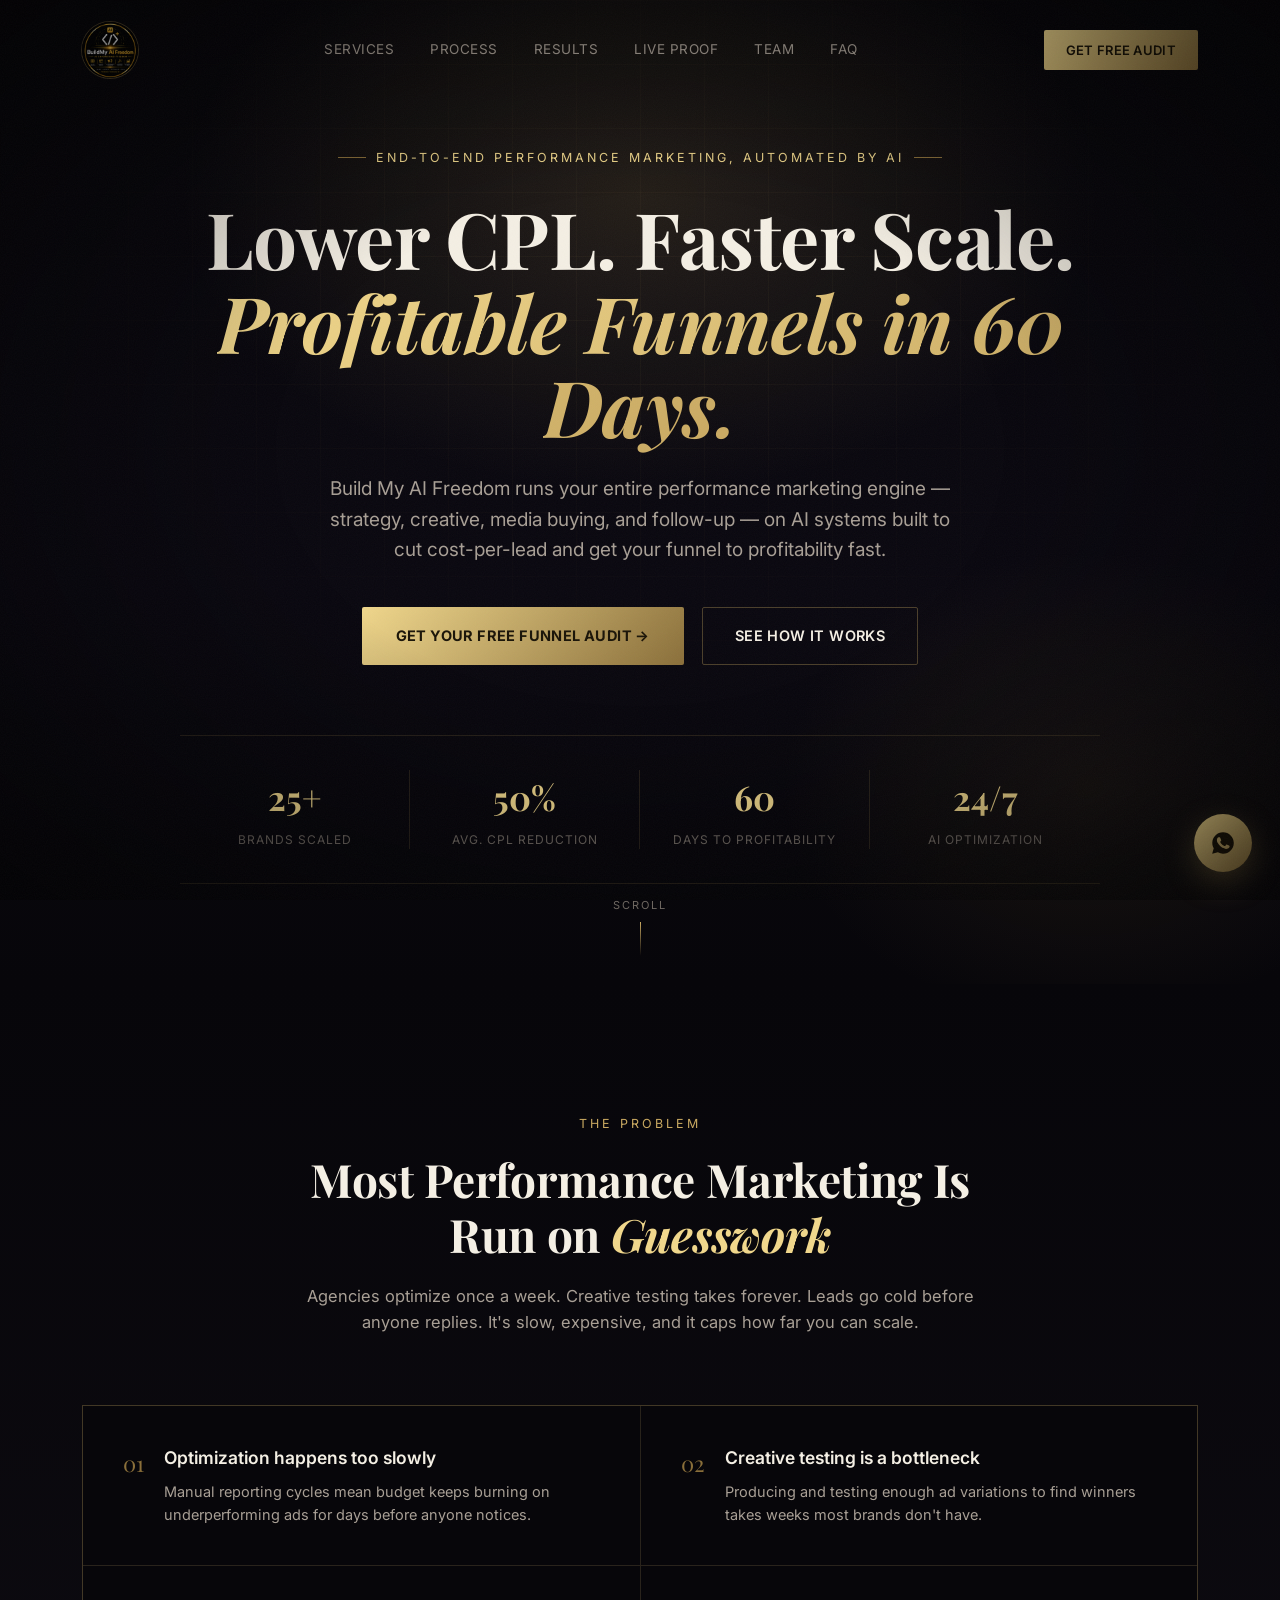
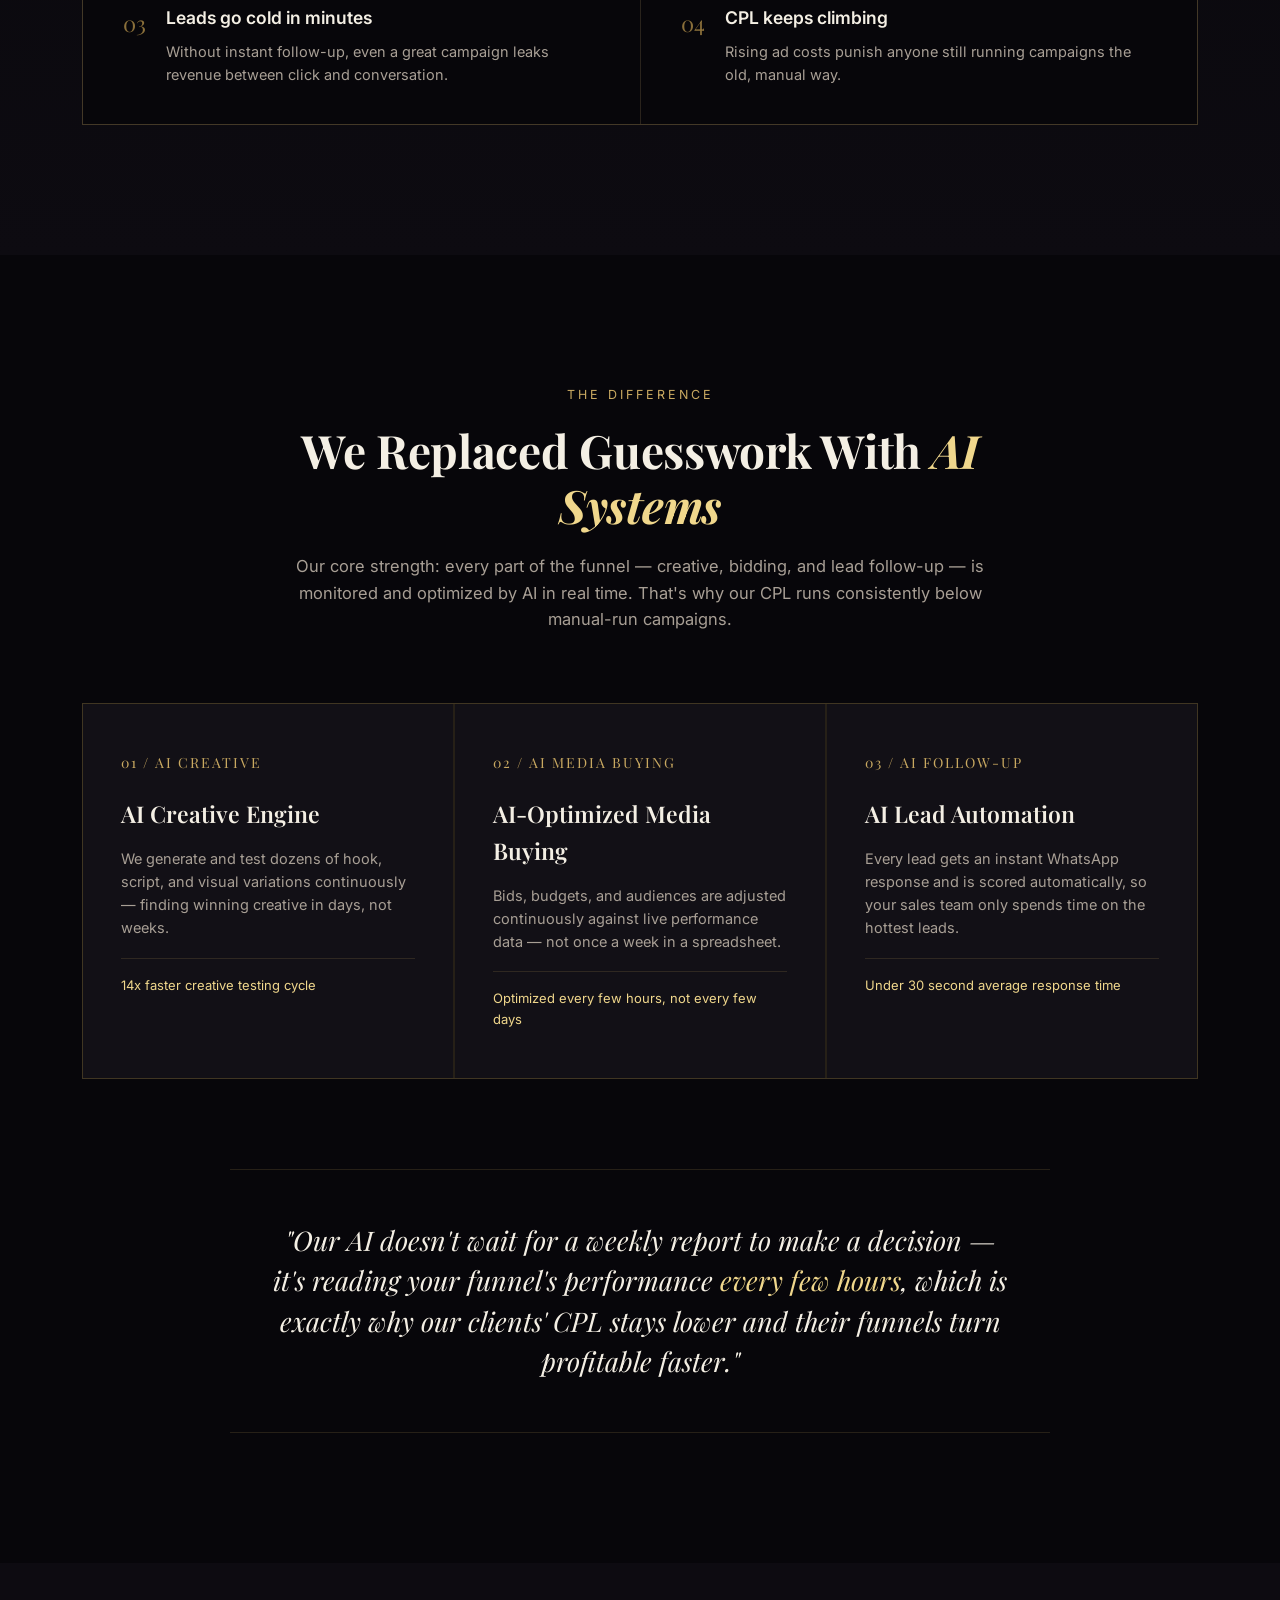
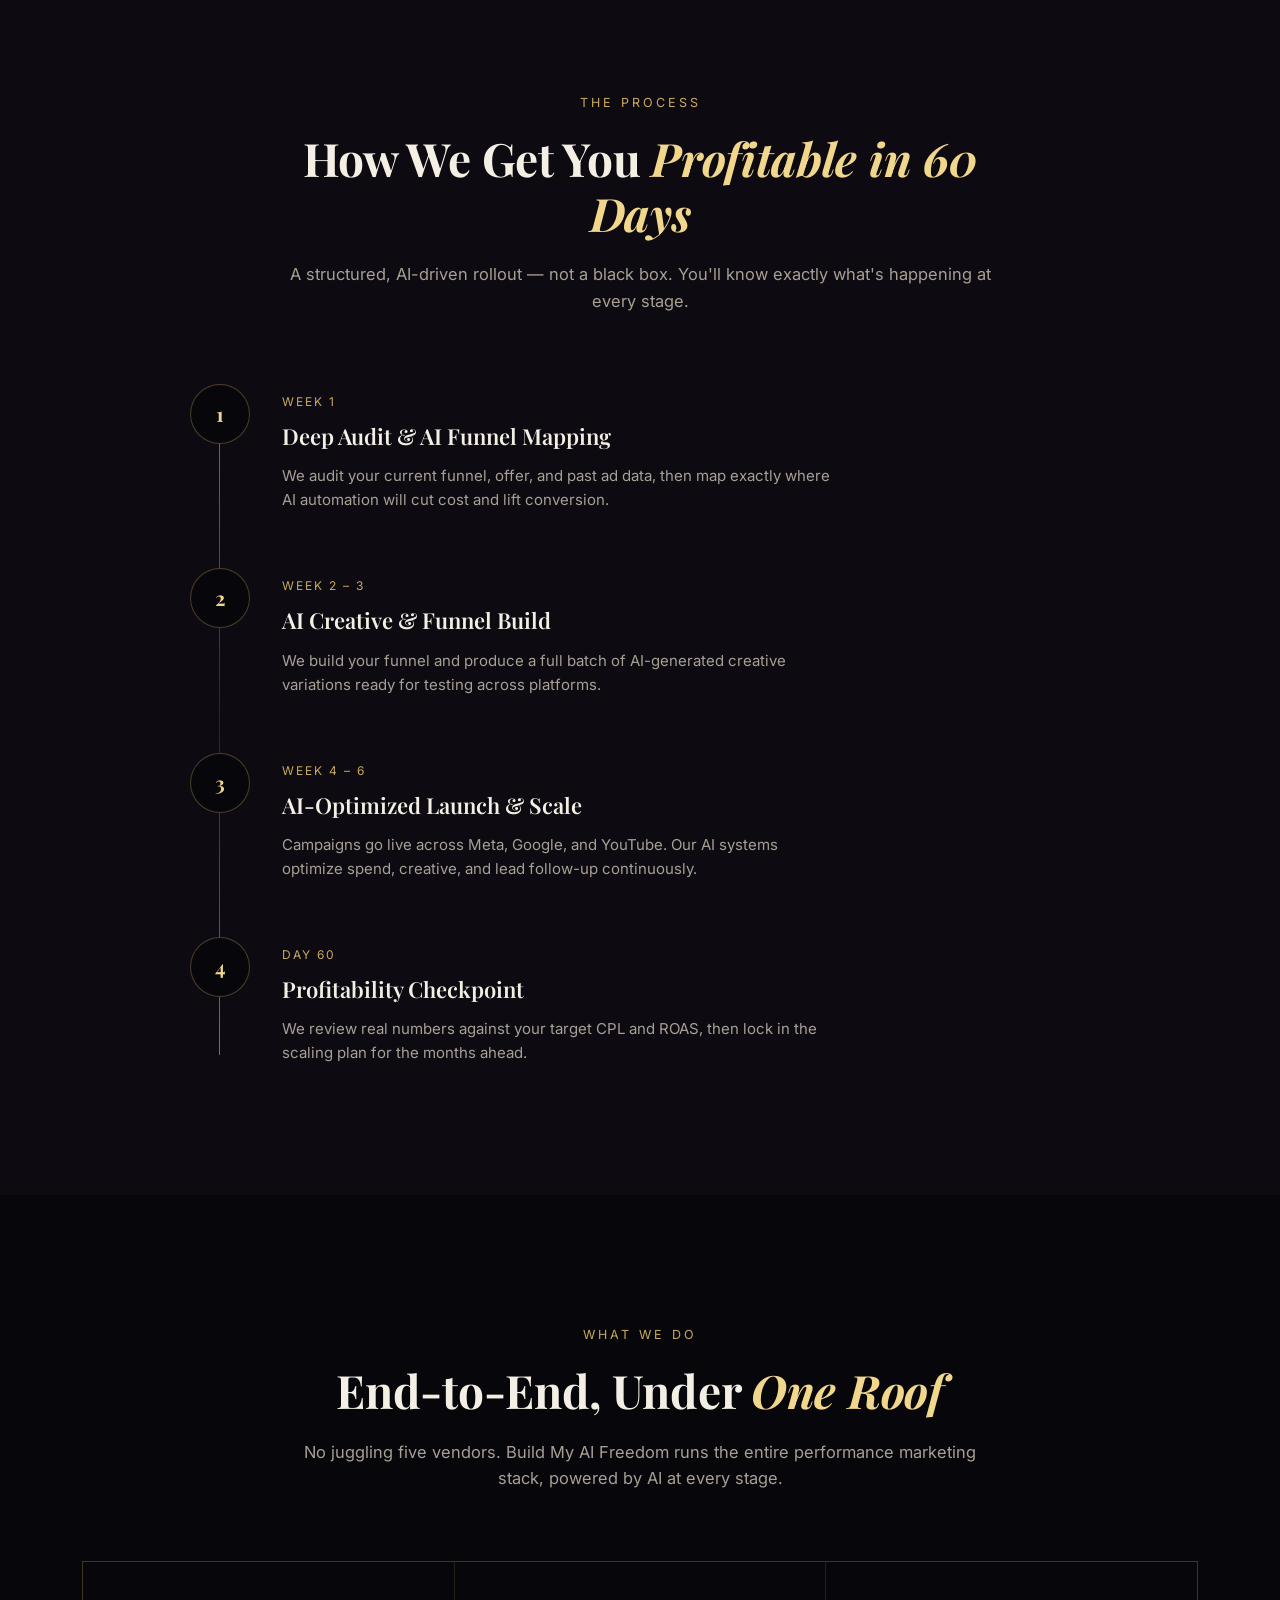
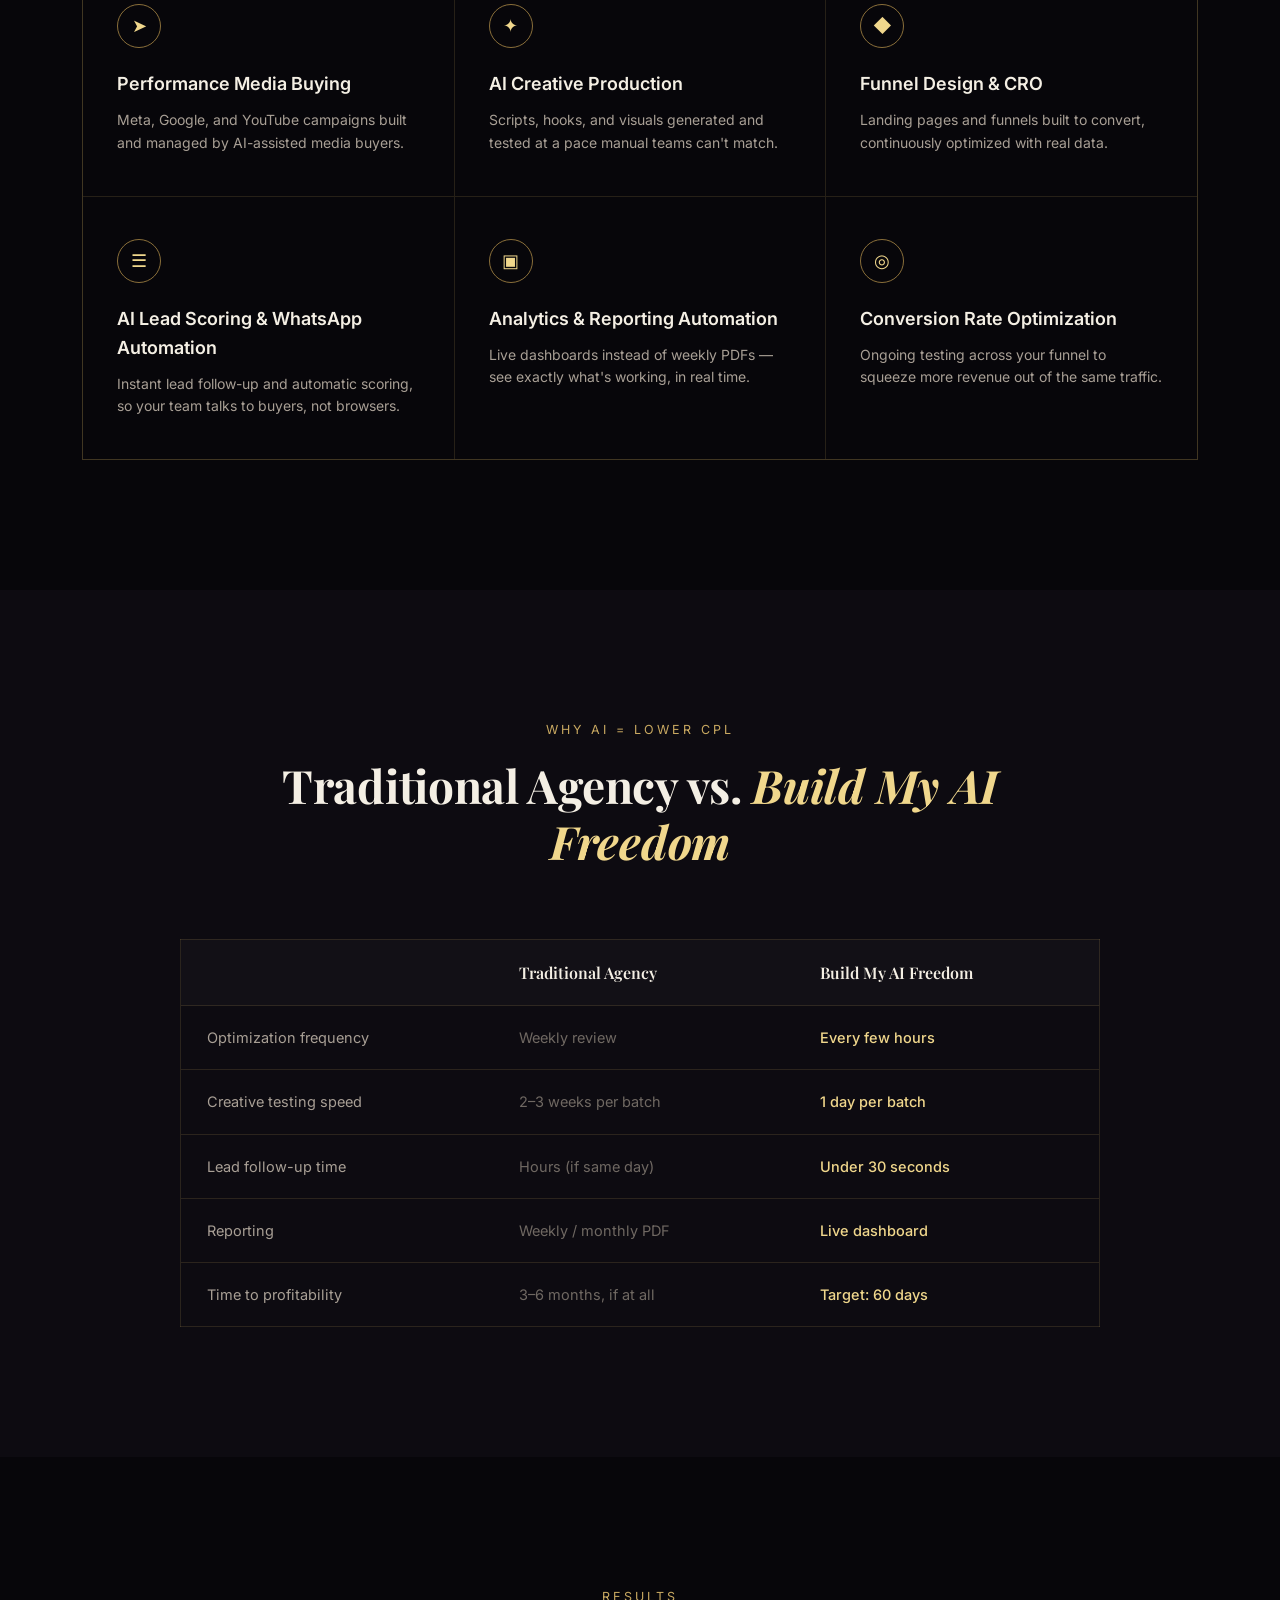
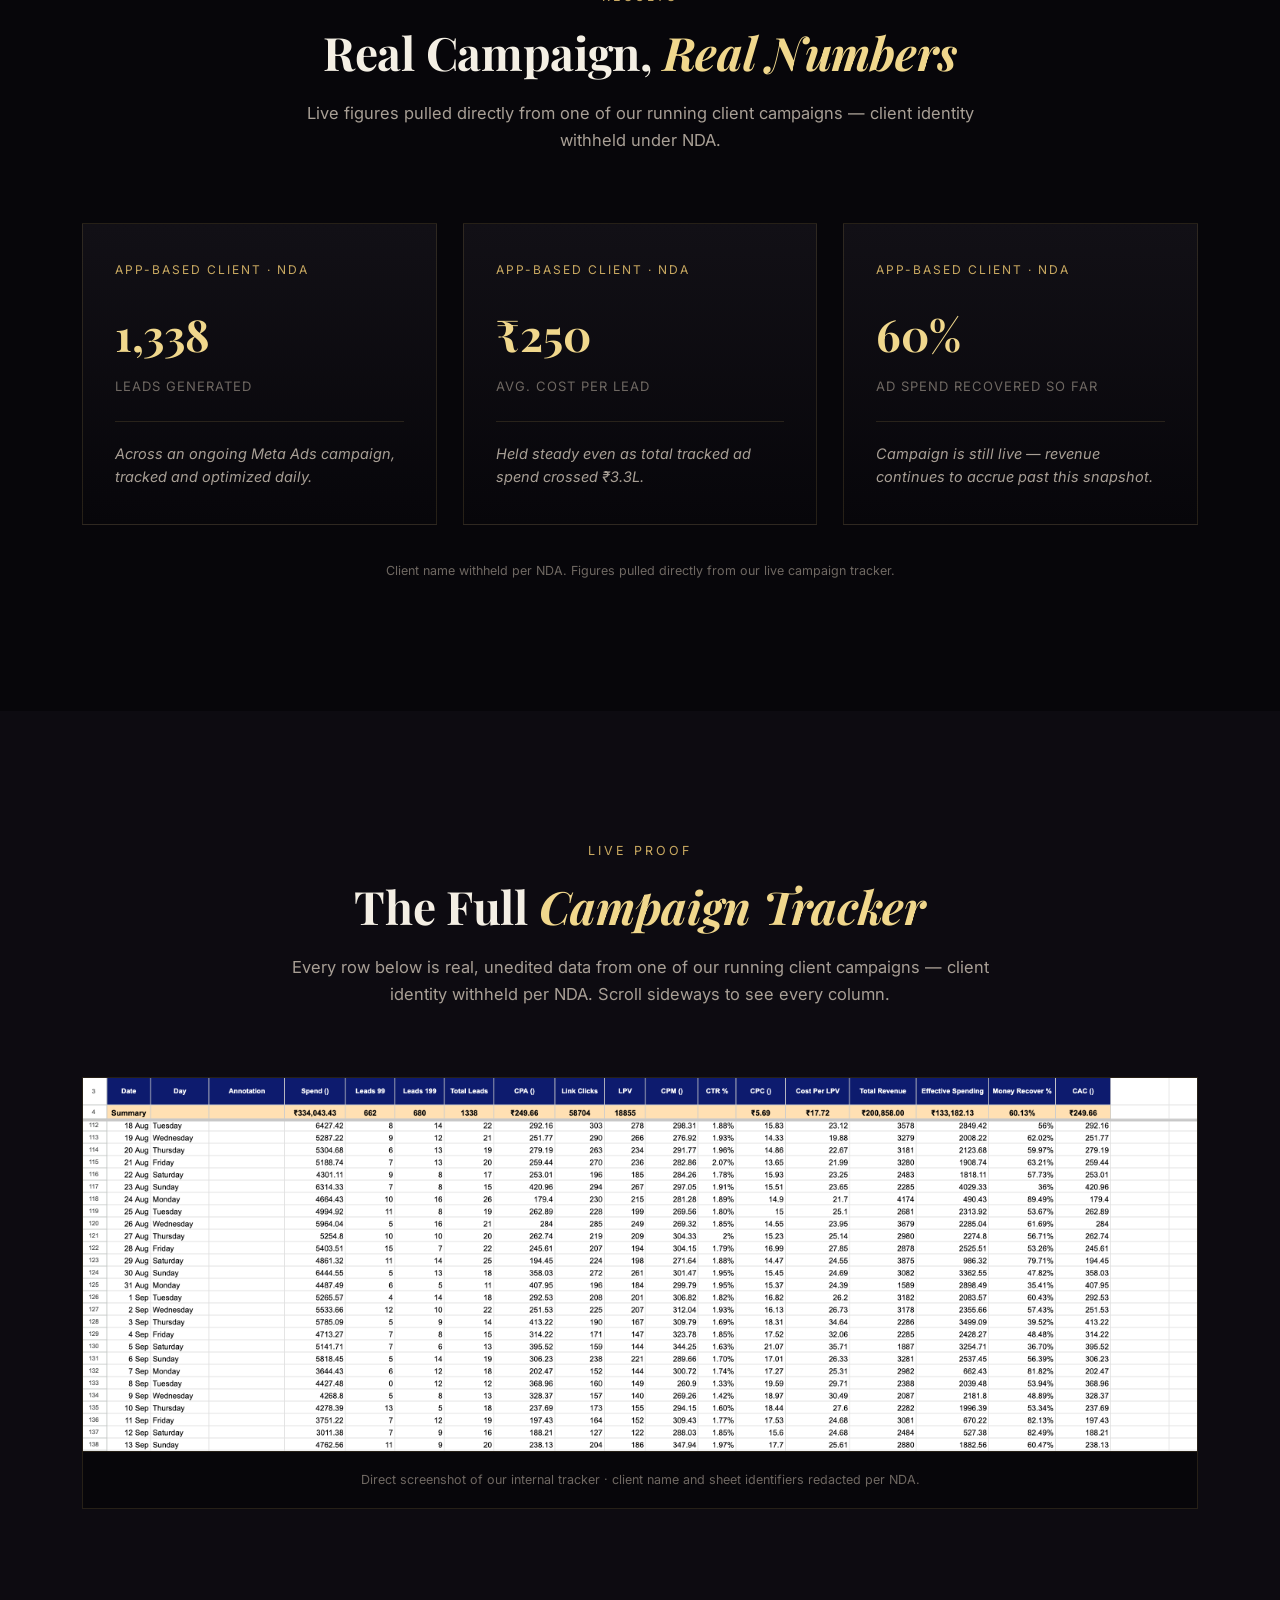
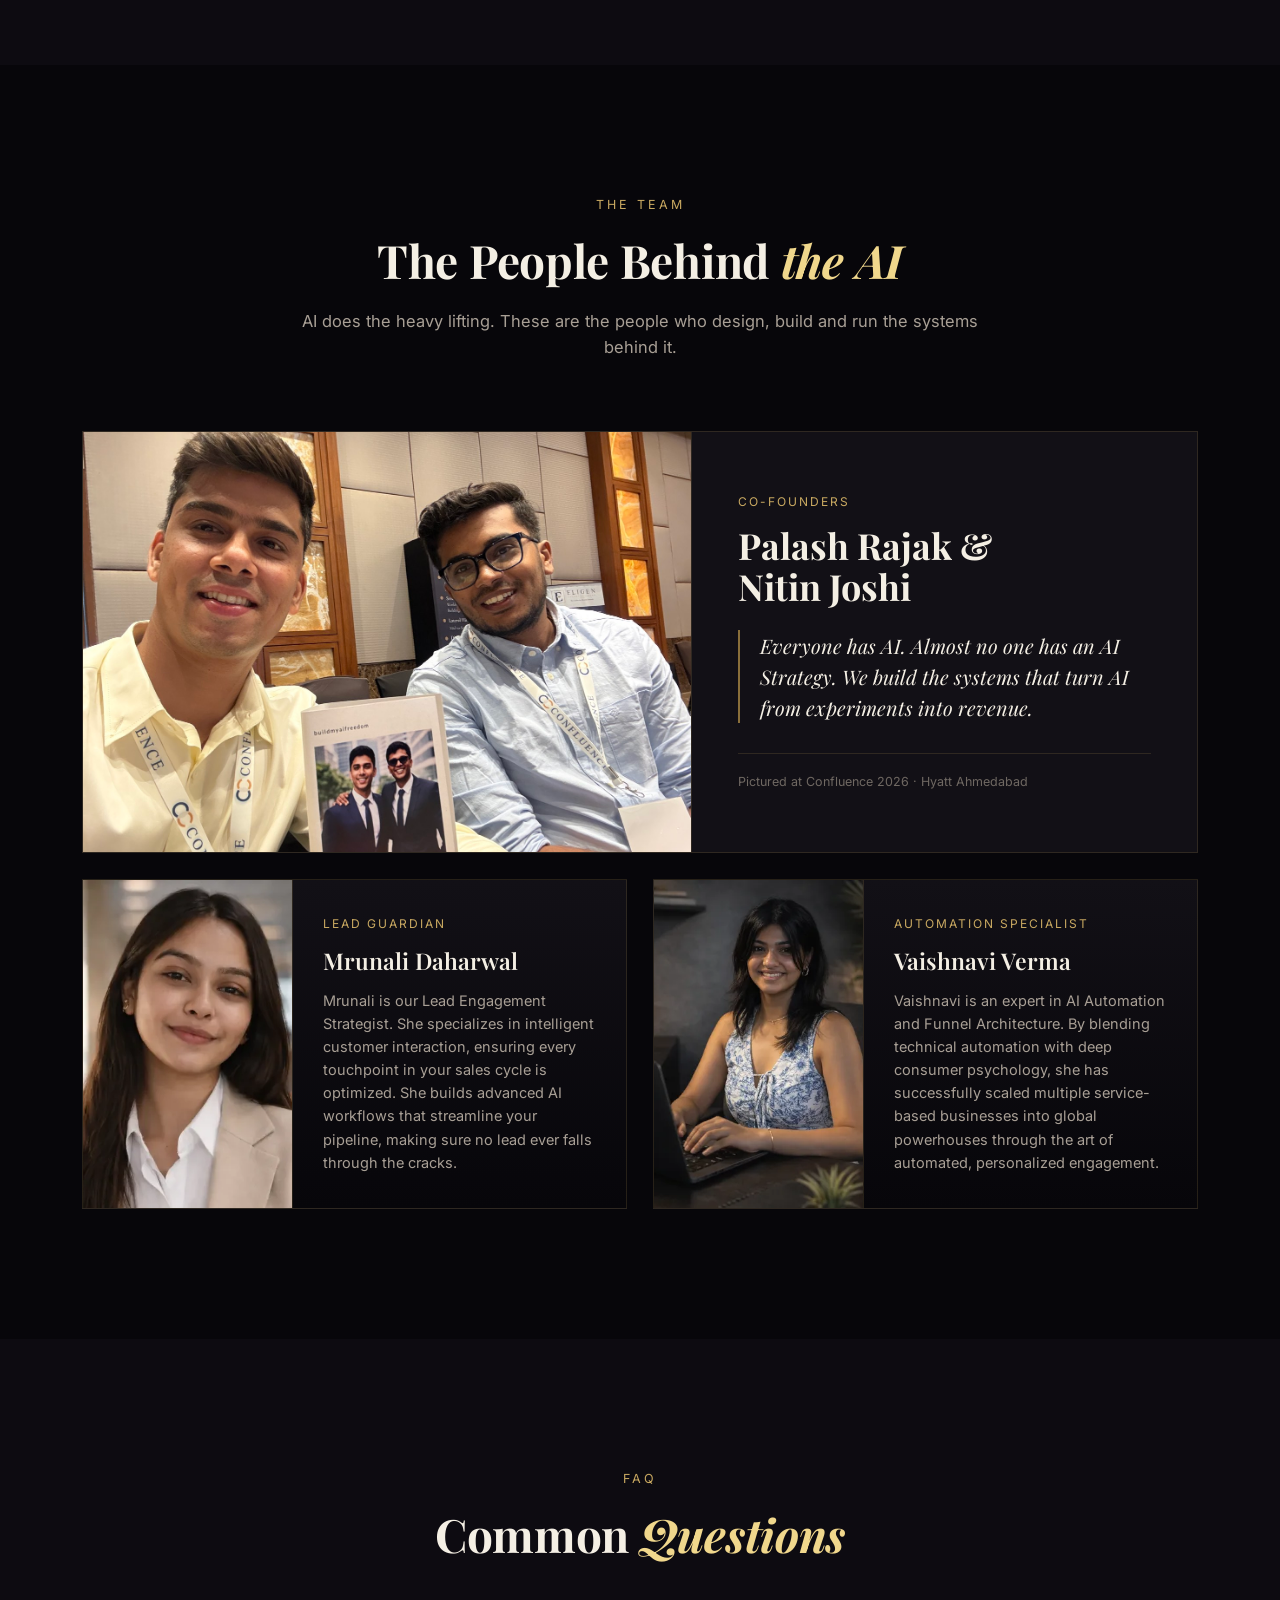
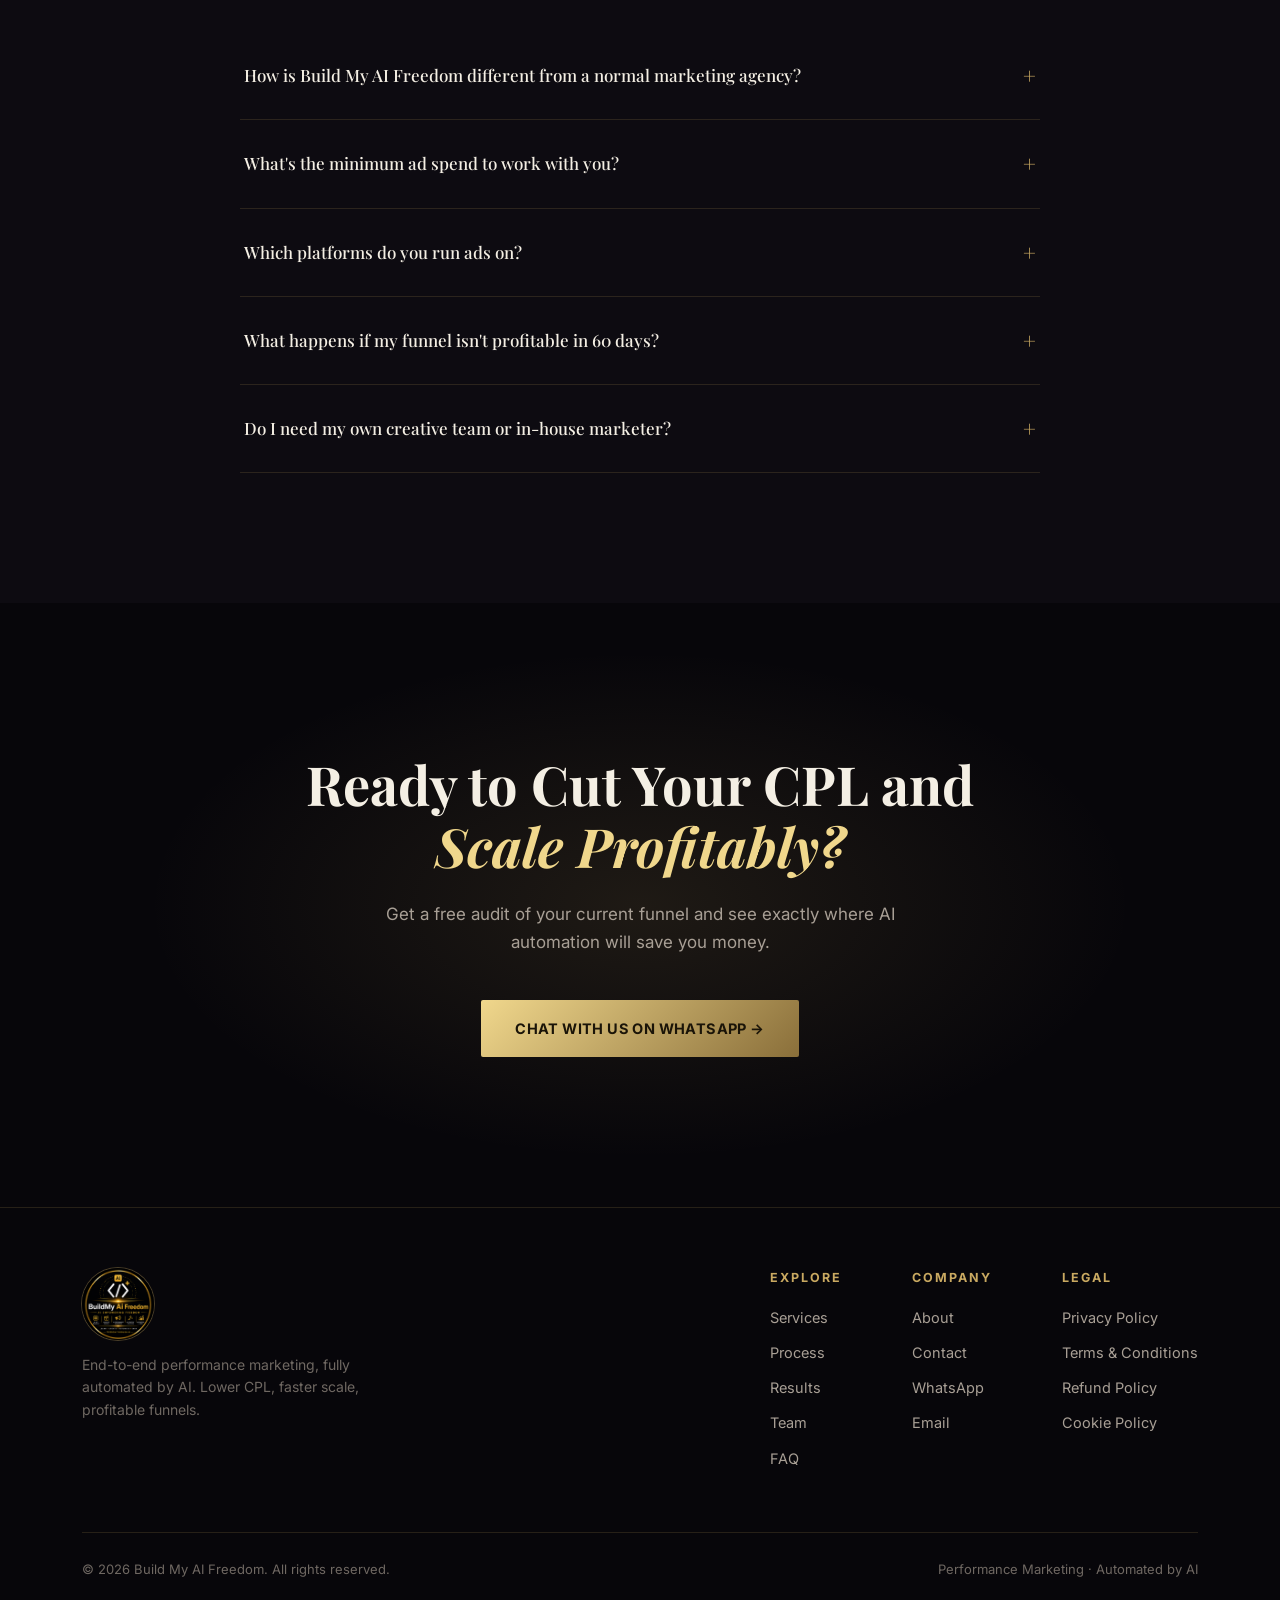
==== commit 4121aff4: "Add about, contact and four policy pages, link them from both footers New pages at /about/, /contact" ====
--- a/index.html
+++ b/index.html
@@ -894,7 +894,7 @@
       </div>
       <div class="faq-item">
         <div class="faq-q"><span>What's the minimum ad spend to work with you?</span><span class="plus">+</span></div>
-        <div class="faq-a"><p><span class="fill-me">[Add your minimum monthly ad spend requirement here.]</span></p></div>
+        <div class="faq-a"><p>₹1,000 per day is enough to start. We deliberately begin small — proving the funnel's economics at low spend first, then scaling the budget gradually as it turns profitable.</p></div>
       </div>
       <div class="faq-item">
         <div class="faq-q"><span>Which platforms do you run ads on?</span><span class="plus">+</span></div>
@@ -902,7 +902,7 @@
       </div>
       <div class="faq-item">
         <div class="faq-q"><span>What happens if my funnel isn't profitable in 60 days?</span><span class="plus">+</span></div>
-        <div class="faq-a"><p><span class="fill-me">[Add your guarantee / next-steps policy here.]</span></p></div>
+        <div class="faq-a"><p>You keep everything we've built — no questions asked. Every funnel, ad creative, automation and dashboard is yours to walk away with, deployed in your own accounts and owned by your team.</p></div>
       </div>
       <div class="faq-item">
         <div class="faq-q"><span>Do I need my own creative team or in-house marketer?</span><span class="plus">+</span></div>
@@ -938,9 +938,18 @@
           <a href="#faq">FAQ</a>
         </div>
         <div class="footer-col">
-          <h4>Contact</h4>
+          <h4>Company</h4>
+          <a href="/about/">About</a>
+          <a href="/contact/">Contact</a>
           <a href="https://wa.me/919109637004" target="_blank" rel="noopener">WhatsApp</a>
           <a href="mailto:support@buildmyaifreedom.com">Email</a>
+        </div>
+        <div class="footer-col">
+          <h4>Legal</h4>
+          <a href="/privacy/">Privacy Policy</a>
+          <a href="/terms/">Terms &amp; Conditions</a>
+          <a href="/refund/">Refund Policy</a>
+          <a href="/cookies/">Cookie Policy</a>
         </div>
       </div>
     </div>
